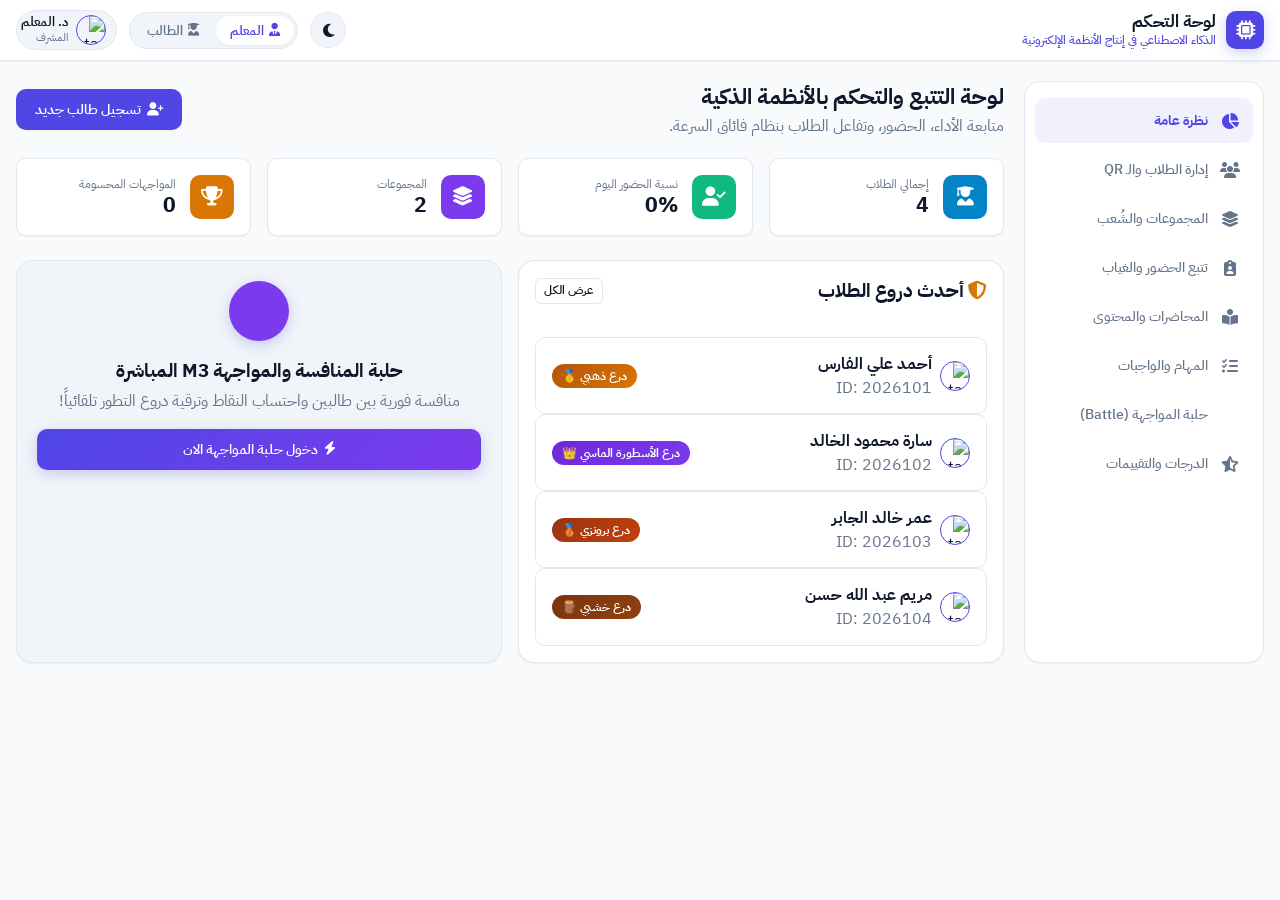
==== index.html @ 52d0cfa5 "upload files" ====
<!DOCTYPE html>
<html lang="ar" dir="rtl">

<head>
  <meta charset="UTF-8">
  <meta name="viewport" content="width=device-width, initial-scale=1.0, maximum-scale=1.0, user-scalable=no">
  <title>لوحة التحكم | الذكاء الاصطناعي في إنتاج الأنظمة الإلكترونية</title>

  <!-- Google Fonts: IBM Plex Sans Arabic -->
  <link rel="preconnect" href="https://fonts.googleapis.com">
  <link rel="preconnect" href="https://fonts.gstatic.com" crossorigin>
  <link href="https://fonts.googleapis.com/css2?family=IBM+Plex+Sans+Arabic:wght@300;400;500;600;700&display=swap"
    rel="stylesheet">

  <!-- FontAwesome Icons -->
  <link rel="stylesheet" href="https://cdnjs.cloudflare.com/ajax/libs/font-awesome/6.4.0/css/all.min.css">

  <!-- Canvas Confetti for Victories -->
  <script src="https://cdn.jsdelivr.net/npm/canvas-confetti@1.6.0/dist/confetti.browser.min.js"></script>

  <link rel="stylesheet" href="style.css">
</head>

<body>

  <!-- Top Notification Toast Bar -->
  <div id="toast-container" class="toast-container"></div>

  <!-- App Main Header / Navbar -->
  <header class="app-navbar">
    <div class="nav-container">
      <div class="brand-logo">
        <div class="brand-icon">
          <i class="fa-solid fa-microchip"></i>
        </div>
        <div class="brand-text">
          <span class="system-title">لوحة التحكم</span>
          <span class="course-subtitle">الذكاء الاصطناعي في إنتاج الأنظمة الإلكترونية</span>
        </div>
      </div>

      <div class="nav-actions">
        <!-- Theme Mode Switcher (Light / Dark) -->
        <button class="theme-toggle-btn" id="theme-toggle-btn" onclick="toggleThemeMode()" title="تغيير المظهر">
          <i class="fa-solid fa-moon" id="theme-icon"></i>
        </button>

        <!-- System Mode Switcher (Teacher / Student view) -->
        <div class="role-selector">
          <button id="btn-role-teacher" class="role-btn active" onclick="switchRole('teacher')">
            <i class="fa-solid fa-user-tie"></i> <span class="role-label">المعلم</span>
          </button>
          <button id="btn-role-student" class="role-btn" onclick="switchRole('student')">
            <i class="fa-solid fa-user-graduate"></i> <span class="role-label">الطالب</span>
          </button>
        </div>

        <!-- Current User Info Badge -->
        <div id="user-badge" class="user-badge">
          <img id="header-avatar" src="https://api.dicebear.com/7.x/bottts/svg?seed=Teacher" alt="Avatar"
            class="avatar-sm">
          <div class="user-meta">
            <span id="header-user-name" class="user-name">د. المعلم</span>
            <span id="header-user-role" class="user-role-tag">المشرف</span>
          </div>
          <button id="btn-logout" class="logout-btn hidden" onclick="logoutStudent()" title="تسجيل الخروج">
            <i class="fa-solid fa-right-from-bracket"></i>
          </button>
        </div>
      </div>
    </div>
  </header>

  <!-- Mobile Bottom Navigation Bar (< 768px screens) -->
  <nav class="mobile-bottom-nav" id="mobile-nav">
    <button class="mobile-nav-btn active" onclick="showTeacherTab('dashboard-tab', this)">
      <i class="fa-solid fa-chart-pie"></i>
      <span>الرئيسية</span>
    </button>
    <button class="mobile-nav-btn" onclick="showTeacherTab('students-tab', this)">
      <i class="fa-solid fa-users"></i>
      <span>الطلاب</span>
    </button>
    <button class="mobile-nav-btn" onclick="showTeacherTab('attendance-tab', this)">
      <i class="fa-solid fa-clipboard-user"></i>
      <span>الحضور</span>
    </button>
    <button class="mobile-nav-btn" onclick="showTeacherTab('battle-tab', this)">
      <i class="fa-solid fa-swords text-rose"></i>
      <span>المواجهة</span>
    </button>
    <button class="mobile-nav-btn" onclick="showTeacherTab('lectures-tab', this)">
      <i class="fa-solid fa-book-open"></i>
      <span>المحاضرات</span>
    </button>
  </nav>

  <!-- Main Container -->
  <main class="main-wrapper">

    <!-- ============================================================== -->
    <!-- TEACHER VIEW / لوحة المعلم                                     -->
    <!-- ============================================================== -->
    <div id="view-teacher" class="view-panel active">

      <!-- Desktop Sidebar Navigation -->
      <aside class="sidebar">
        <nav class="side-nav">
          <button class="nav-item active" onclick="showTeacherTab('dashboard-tab')">
            <i class="fa-solid fa-chart-pie"></i>
            <span>نظرة عامة</span>
          </button>
          <button class="nav-item" onclick="showTeacherTab('students-tab')">
            <i class="fa-solid fa-users"></i>
            <span>إدارة الطلاب والـ QR</span>
          </button>
          <button class="nav-item" onclick="showTeacherTab('groups-tab')">
            <i class="fa-solid fa-layer-group"></i>
            <span>المجموعات والشُعب</span>
          </button>
          <button class="nav-item" onclick="showTeacherTab('attendance-tab')">
            <i class="fa-solid fa-clipboard-user"></i>
            <span>تتبع الحضور والغياب</span>
          </button>
          <button class="nav-item" onclick="showTeacherTab('lectures-tab')">
            <i class="fa-solid fa-book-open-reader"></i>
            <span>المحاضرات والمحتوى</span>
          </button>
          <button class="nav-item" onclick="showTeacherTab('tasks-tab')">
            <i class="fa-solid fa-list-check"></i>
            <span>المهام والواجبات</span>
          </button>
          <button class="nav-item" onclick="showTeacherTab('battle-tab')">
            <i class="fa-solid fa-swords text-rose"></i>
            <span>حلبة المواجهة (Battle)</span>
          </button>
          <button class="nav-item" onclick="showTeacherTab('grades-tab')">
            <i class="fa-solid fa-star-half-stroke"></i>
            <span>الدرجات والتقييمات</span>
          </button>
        </nav>
      </aside>

      <!-- Main Dashboard Content Area -->
      <section class="content-area">

        <!-- 1. DASHBOARD OVERVIEW TAB -->
        <div id="dashboard-tab" class="tab-content active">
          <div class="tab-header">
            <div>
              <h2>لوحة التتبع والتحكم بالأنظمة الذكية</h2>
              <p class="text-muted">متابعة الأداء، الحضور، وتفاعل الطلاب بنظام فائاق السرعة.</p>
            </div>
            <button class="btn btn-primary" onclick="openRegisterStudentModal()">
              <i class="fa-solid fa-user-plus"></i> تسجيل طالب جديد
            </button>
          </div>

          <!-- Quick Stats Grid -->
          <div class="stats-grid">
            <div class="stat-card">
              <div class="stat-icon bg-cyan"><i class="fa-solid fa-user-graduate"></i></div>
              <div class="stat-info">
                <span class="stat-label">إجمالي الطلاب</span>
                <h3 id="stat-total-students">0</h3>
              </div>
            </div>

            <div class="stat-card">
              <div class="stat-icon bg-emerald"><i class="fa-solid fa-user-check"></i></div>
              <div class="stat-info">
                <span class="stat-label">نسبة الحضور اليوم</span>
                <h3 id="stat-attendance-rate">0%</h3>
              </div>
            </div>

            <div class="stat-card">
              <div class="stat-icon bg-purple"><i class="fa-solid fa-layer-group"></i></div>
              <div class="stat-info">
                <span class="stat-label">المجموعات</span>
                <h3 id="stat-total-groups">0</h3>
              </div>
            </div>

            <div class="stat-card">
              <div class="stat-icon bg-amber"><i class="fa-solid fa-trophy"></i></div>
              <div class="stat-info">
                <span class="stat-label">المواجهات المحسومة</span>
                <h3 id="stat-total-battles">0</h3>
              </div>
            </div>
          </div>

          <!-- Overview Grid -->
          <div class="grid-2col mt-4">
            <!-- Recent Students & Badges -->
            <div class="card">
              <div class="card-header p-3 border-bottom flex-between">
                <h3><i class="fa-solid fa-shield-halved text-amber"></i> أحدث دروع الطلاب</h3>
                <button class="btn btn-xs btn-outline" onclick="showTeacherTab('students-tab')">عرض الكل</button>
              </div>
              <div class="card-body p-3">
                <div id="overview-badge-list" class="recent-list">
                  <!-- Rendered dynamically -->
                </div>
              </div>
            </div>

            <!-- Quick Action & Battle Mode Hero -->
            <div class="card p-4 text-center bg-subtle">
              <div class="login-icon-box bg-purple">
                <i class="fa-solid fa-swords"></i>
              </div>
              <h3>حلبة المنافسة والمواجهة M3 المباشرة</h3>
              <p class="text-muted text-sm mt-1">منافسة فورية بين طالبين واحتساب النقاط وترقية دروع التطور تلقائياً!</p>
              <button class="btn btn-battle btn-block mt-3" onclick="showTeacherTab('battle-tab')">
                <i class="fa-solid fa-bolt"></i> دخول حلبة المواجهة الان
              </button>
            </div>
          </div>
        </div>

        <!-- 2. STUDENTS MANAGEMENT TAB -->
        <div id="students-tab" class="tab-content">
          <div class="tab-header">
            <div>
              <h2>سجلات الطلاب ورموز QR الذكية</h2>
              <p class="text-muted">إضافة، تعديل، حذف، وإنشاء كروت تعريفية مزودة برموز QR.</p>
            </div>
            <button class="btn btn-primary" onclick="openRegisterStudentModal()">
              <i class="fa-solid fa-user-plus"></i> تسجيل طالب جديد
            </button>
          </div>

          <!-- Filter Bar -->
          <div class="card p-3 mb-3">
            <div class="grid-2col gap-2">
              <input type="text" id="student-search-input" class="form-control"
                placeholder="بحث بالاسم أو الرقم الأكاديمي..." oninput="renderStudentsTable()">
              <select id="student-group-filter" class="form-control" onchange="renderStudentsTable()">
                <option value="all">كل المجموعات والشُعب</option>
              </select>
            </div>
          </div>

          <!-- Students Table -->
          <div class="card">
            <div class="table-responsive">
              <table class="custom-table">
                <thead>
                  <tr>
                    <th>الطالب والرمز</th>
                    <th>ID</th>
                    <th>العمر</th>
                    <th>المجموعة</th>
                    <th>درع التطور</th>
                    <th>النقاط</th>
                    <th>رمز QR</th>
                    <th>الإجراءات</th>
                  </tr>
                </thead>
                <tbody id="students-table-body">
                  <!-- Rendered dynamically -->
                </tbody>
              </table>
            </div>
          </div>
        </div>

        <!-- 3. GROUPS & CLASSES TAB -->
        <div id="groups-tab" class="tab-content">
          <div class="tab-header">
            <div>
              <h2>مجموعات وشُعب المقرر</h2>
              <p class="text-muted">تنظيم الطلاب في شُعب دراسية وتوزيع مشاريع الأنظمة الذكية.</p>
            </div>
            <button class="btn btn-primary" onclick="openModal('create-group-modal')">
              <i class="fa-solid fa-plus"></i> إنشاء مجموعة جديد
            </button>
          </div>

          <div id="groups-grid" class="groups-grid">
            <!-- Rendered dynamically -->
          </div>
        </div>

        <!-- 4. ATTENDANCE TAB -->
        <div id="attendance-tab" class="tab-content">
          <div class="tab-header">
            <div>
              <h2>تتبع الحضور والغياب</h2>
              <p class="text-muted">تسجيل الحضور يدويًا أو عبر رمز QR التفاعلي.</p>
            </div>
          </div>

          <div class="card p-3 mb-3 flex-between flex-wrap gap-2">
            <div class="form-inline flex-align-center gap-2">
              <label>التاريخ:</label>
              <input type="date" id="attendance-date" class="form-control-inline" onchange="loadAttendanceForDate()">
            </div>
            <div class="flex-align-center gap-2">
              <button class="btn btn-emerald btn-sm" onclick="openQRScannerModal()">
                <i class="fa-solid fa-camera"></i> مسح QR بالكاميرا
              </button>
              <button class="btn btn-primary btn-sm" onclick="saveAttendanceRecord()">
                <i class="fa-solid fa-floppy-disk"></i> حفظ كشف الحضور
              </button>
            </div>
          </div>

          <div class="card">
            <div class="table-responsive">
              <table class="custom-table">
                <thead>
                  <tr>
                    <th>الطالب</th>
                    <th>المجموعة</th>
                    <th>حالة الحضور</th>
                    <th>تسجيل سريع</th>
                  </tr>
                </thead>
                <tbody id="attendance-table-body">
                  <!-- Rendered dynamically -->
                </tbody>
              </table>
            </div>
          </div>
        </div>

        <!-- 5. LECTURES TAB -->
        <div id="lectures-tab" class="tab-content">
          <div class="tab-header">
            <div>
              <h2>المحاضرات ومحتوى المقرر</h2>
              <p class="text-muted">مقرر الذكاء الاصطناعي في إنتاج الأنظمة الإلكترونية.</p>
            </div>
            <button class="btn btn-primary" onclick="openModal('add-lecture-modal')">
              <i class="fa-solid fa-plus"></i> إضافة محاضرة
            </button>
          </div>

          <div id="lectures-grid" class="cards-grid">
            <!-- Rendered dynamically -->
          </div>
        </div>

        <!-- 6. TASKS TAB -->
        <div id="tasks-tab" class="tab-content">
          <div class="tab-header">
            <div>
              <h2>الواجبات والتكاليف</h2>
              <p class="text-muted">متابعة تكاليف الطلاب الميدانية والبرمجية.</p>
            </div>
            <button class="btn btn-primary" onclick="openModal('add-task-modal')">
              <i class="fa-solid fa-plus"></i> رفع واجب
            </button>
          </div>

          <div id="tasks-list">
            <!-- Rendered dynamically -->
          </div>
        </div>

        <!-- 7. BATTLE MODE TAB -->
        <div id="battle-tab" class="tab-content">
          <div class="tab-header">
            <div>
              <h2>حلبة المواجهة والأسئلة (Battle Mode)</h2>
              <p class="text-muted">تحديات مباشرة 1v1 لزيادة النقاط وتطوير الدرع!</p>
            </div>
          </div>

          <div id="battle-setup-card" class="card p-4">
            <div class="text-center mb-4">
              <h2 class="text-indigo mb-1"><i class="fa-solid fa-swords text-rose"></i> مواجهة الذكاء الاصطناعي 1v1</h2>
              <p class="text-muted text-sm">اختر طالبين من القائمة لبدء الجولة المباشرة</p>
            </div>

            <div class="battle-vs-container">
              <div class="player-select-box">
                <label>المتنافس الأول:</label>
                <select id="battle-p1-select" class="form-control mt-1" onchange="updateBattlePreview('p1')"></select>
                <div id="p1-preview" class="player-card-preview mt-2"></div>
              </div>

              <div class="vs-badge">VS</div>

              <div class="player-select-box">
                <label>المتنافس الثاني:</label>
                <select id="battle-p2-select" class="form-control mt-1" onchange="updateBattlePreview('p2')"></select>
                <div id="p2-preview" class="player-card-preview mt-2"></div>
              </div>
            </div>

            <div class="text-center mt-4">
              <button class="btn btn-battle btn-lg btn-block" onclick="startBattleArena()">
                <i class="fa-solid fa-play"></i> انطلاق التحدي الان
              </button>
            </div>
          </div>

          <div id="active-battle-screen" class="card p-4 hidden"></div>
        </div>

        <!-- 8. GRADES TAB -->
        <div id="grades-tab" class="tab-content">
          <div class="tab-header">
            <div>
              <h2>سجل الدرجات والتقييم الأكاديمي</h2>
              <p class="text-muted">عرض وتحديث التقييم النهائي لكل طالب.</p>
            </div>
          </div>

          <div class="card">
            <div class="table-responsive">
              <table class="custom-table">
                <thead>
                  <tr>
                    <th>اسم الطالب</th>
                    <th>المجموعة</th>
                    <th>الدرجة العلمية (/100)</th>
                    <th>نقاط التقييم</th>
                    <th>الشارة الحالية</th>
                    <th>التقدير</th>
                  </tr>
                </thead>
                <tbody id="grades-table-body"></tbody>
              </table>
            </div>
          </div>
        </div>

      </section>
    </div>

    <!-- ============================================================== -->
    <!-- STUDENT VIEW / لوحة الطالب                                     -->
    <!-- ============================================================== -->
    <div id="view-student" class="view-panel">

      <!-- Student Login Form -->
      <div id="student-login-card" class="student-login-wrapper card">
        <div class="text-center mb-4">
          <div class="login-icon-box">
            <i class="fa-solid fa-user-graduate"></i>
          </div>
          <h2>بوابة الطالب</h2>
          <p class="text-muted text-sm">أدخل الرقم الأكاديمي وكلمة المرور للدخول</p>
        </div>

        <form id="student-login-form" onsubmit="handleStudentLogin(event)">
          <div class="form-group">
            <label>الرقم الأكاديمي (ID):</label>
            <input type="text" id="login-student-id" class="form-control" placeholder="2026101" required>
          </div>

          <div class="form-group">
            <label>كلمة المرور:</label>
            <input type="password" id="login-student-pass" class="form-control" placeholder="أدخل كلمة المرور" required>
          </div>

          <button type="submit" class="btn btn-primary btn-block btn-lg mt-3">
            <i class="fa-solid fa-right-to-bracket"></i> تسجيل الدخول
          </button>
        </form>

        <div class="card bg-subtle p-3 mt-3 text-center text-xs">
          <span>حساب للتجربة السريعة:</span>
          <div class="mt-2 flex-between gap-1">
            <button class="btn btn-xs btn-outline" onclick="quickFillLogin('2026101', '123456')">أحمد (2026101)</button>
            <button class="btn btn-xs btn-outline" onclick="quickFillLogin('2026102', '123456')">سارة (2026102)</button>
          </div>
        </div>
      </div>

      <!-- Student Dashboard Content -->
      <div id="student-dashboard-content" class="student-dashboard hidden width-100">

        <!-- Hero Header -->
        <div class="card student-hero-card">
          <div class="student-profile-header">
            <div class="profile-avatar-container">
              <img id="st-profile-img" src="" alt="Student Avatar" class="avatar-lg">
              <div id="st-badge-floating" class="badge-floating">🪵</div>
            </div>

            <div class="profile-info-main">
              <div class="flex-align-center gap-2">
                <h2 id="st-profile-name">اسم الطالب</h2>
                <span id="st-group-tag" class="badge bg-indigo">المجموعة</span>
              </div>
              <p class="text-muted text-sm mb-2">
                الرقم الأكاديمي: <strong id="st-profile-id" class="text-indigo">2026101</strong> | العمر: <span
                  id="st-profile-age">20</span> سنة
              </p>

              <div class="gamification-bar-box">
                <div class="flex-between text-xs mb-1">
                  <span>درع التطور الحالي: <strong id="st-badge-name" class="text-amber">درع خشبي</strong></span>
                  <span>النقاط: <strong id="st-rating-pts">500</strong> / <span
                      id="st-next-level-pts">1000</span></span>
                </div>
                <div class="progress-track">
                  <div id="st-progress-fill" class="progress-fill" style="width: 50%;"></div>
                </div>
              </div>
            </div>

            <div class="student-qr-card">
              <span class="text-xs text-muted block mb-1">رمز الـ QR الخاص بك</span>
              <div id="st-qr-code-box" class="qr-code-box"></div>
            </div>
          </div>
        </div>

        <!-- Student Tabs Navigation -->
        <div class="student-nav-tabs card p-2 mb-3">
          <button class="st-tab-btn active" onclick="showStudentTab('st-leaderboard')">
            <i class="fa-solid fa-trophy text-amber"></i> المتصدرون والدروع
          </button>
          <button class="st-tab-btn" onclick="showStudentTab('st-lectures')">
            <i class="fa-solid fa-book-open"></i> المحاضرات
          </button>
          <button class="st-tab-btn" onclick="showStudentTab('st-attendance')">
            <i class="fa-solid fa-calendar-check text-emerald"></i> الحضور والغياب
          </button>
          <button class="st-tab-btn" onclick="showStudentTab('st-grades')">
            <i class="fa-solid fa-graduation-cap text-indigo"></i> الدرجات والواجبات
          </button>
        </div>

        <!-- Student Tab Contents -->
        <div id="st-leaderboard" class="st-tab-content active">
          <div class="card p-3">
            <h3 class="mb-3"><i class="fa-solid fa-crown text-amber"></i> قائمة متصدري الشُعبة</h3>
            <div id="st-leaderboard-list" class="leaderboard-list"></div>
          </div>
        </div>

        <div id="st-lectures" class="st-tab-content">
          <div id="st-lectures-grid" class="cards-grid"></div>
        </div>

        <div id="st-attendance" class="st-tab-content">
          <div class="card p-4 text-center mb-3">
            <span class="text-muted text-sm">نسبة حضورك الإجمالية</span>
            <h1 id="st-attendance-percent" class="text-emerald display-4 font-weight-bold mt-1">100%</h1>
          </div>
          <div class="card">
            <div class="table-responsive">
              <table class="custom-table">
                <thead>
                  <tr>
                    <th>التاريخ</th>
                    <th>الحالة</th>
                  </tr>
                </thead>
                <tbody id="st-attendance-history-body"></tbody>
              </table>
            </div>
          </div>
        </div>

        <div id="st-grades" class="st-tab-content">
          <div class="card p-4 text-center mb-3">
            <span class="text-muted text-sm">الدرجة النهائية المستحقة:</span>
            <h1 id="st-grade-score" class="text-indigo font-weight-bold display-4 mt-1">95 / 100</h1>
          </div>
          <div class="card p-3">
            <h4 class="mb-2">الواجبات والتكاليف</h4>
            <div id="st-tasks-list"></div>
          </div>
        </div>

      </div>
    </div>

  </main>

  <!-- ============================================================== -->
  <!-- MODALS SYSTEM (LIGHTWEIGHT & MOBILE SHEET)                     -->
  <!-- ============================================================== -->

  <!-- Register / Edit Student Modal -->
  <div id="student-modal" class="modal-overlay">
    <div class="modal-card">
      <div class="modal-header">
        <h3 id="student-modal-title">تسجيل طالب جديد</h3>
        <button class="modal-close" onclick="closeModal('student-modal')">&times;</button>
      </div>
      <div class="modal-body">
        <form id="student-form" onsubmit="saveStudentForm(event)">
          <input type="hidden" id="form-student-index">
          <div class="form-group">
            <label>اسم الطالب الثلاثي:</label>
            <input type="text" id="form-student-name" class="form-control" placeholder="أحمد محمد علي" required>
          </div>
          <div class="grid-2col">
            <div class="form-group">
              <label>الرقم الأكاديمي (ID):</label>
              <input type="text" id="form-student-id" class="form-control" placeholder="2026105" required>
            </div>
            <div class="form-group">
              <label>كلمة المرور:</label>
              <input type="text" id="form-student-pass" class="form-control" placeholder="123456" required>
            </div>
          </div>
          <div class="grid-2col">
            <div class="form-group">
              <label>العمر:</label>
              <input type="number" id="form-student-age" class="form-control" min="15" max="60" value="20" required>
            </div>
            <div class="form-group">
              <label>المجموعة:</label>
              <select id="form-student-group" class="form-control"></select>
            </div>
          </div>
          <div class="form-group">
            <label>رابط الصورة الشخصية:</label>
            <div class="input-with-btn">
              <input type="text" id="form-student-avatar" class="form-control" placeholder="رابط صورة أو اضغط دمج">
              <button type="button" class="btn btn-outline btn-sm" onclick="generateRandomAvatar()">رمز</button>
            </div>
          </div>
          <div class="modal-footer">
            <button type="button" class="btn btn-secondary" onclick="closeModal('student-modal')">إلغاء</button>
            <button type="submit" class="btn btn-primary">حفظ الطالب</button>
          </div>
        </form>
      </div>
    </div>
  </div>

  <!-- Printable QR Card Modal -->
  <div id="qr-card-modal" class="modal-overlay">
    <div class="modal-card">
      <div class="modal-header">
        <h3>بطاقة الطالب ورمز QR</h3>
        <button class="modal-close" onclick="closeModal('qr-card-modal')">&times;</button>
      </div>
      <div class="modal-body text-center" id="qr-printable-area">
        <div class="card p-4">
          <img id="qr-modal-img" src="" alt="Avatar" class="avatar-lg mb-2">
          <h3 id="qr-modal-name" class="mb-1">اسم الطالب</h3>
          <p class="text-indigo mb-2">ID: <span id="qr-modal-id">2026101</span></p>
          <div id="qr-modal-code" class="qr-canvas-holder mb-3"></div>
          <span id="qr-modal-shield" class="badge-shield shield-wood">🪵 درع خشبي</span>
        </div>
      </div>
      <div class="modal-footer text-center">
        <button class="btn btn-primary btn-block" onclick="window.print()">طباعة البطاقة</button>
      </div>
    </div>
  </div>

  <!-- Create Group Modal -->
  <div id="create-group-modal" class="modal-overlay">
    <div class="modal-card">
      <div class="modal-header">
        <h3>إنشاء مجموعة جديدة</h3>
        <button class="modal-close" onclick="closeModal('create-group-modal')">&times;</button>
      </div>
      <div class="modal-body">
        <form onsubmit="saveGroupForm(event)">
          <div class="form-group">
            <label>اسم المجموعة / الشعبة:</label>
            <input type="text" id="group-name-input" class="form-control" required>
          </div>
          <div class="form-group">
            <label>الوصف:</label>
            <textarea id="group-desc-input" class="form-control" rows="3"></textarea>
          </div>
          <div class="modal-footer">
            <button type="button" class="btn btn-secondary" onclick="closeModal('create-group-modal')">إلغاء</button>
            <button type="submit" class="btn btn-primary">إنشاء</button>
          </div>
        </form>
      </div>
    </div>
  </div>

  <!-- Add Lecture Modal -->
  <div id="add-lecture-modal" class="modal-overlay">
    <div class="modal-card">
      <div class="modal-header">
        <h3>إضافة محاضرة جديدة</h3>
        <button class="modal-close" onclick="closeModal('add-lecture-modal')">&times;</button>
      </div>
      <div class="modal-body">
        <form onsubmit="saveLectureForm(event)">
          <div class="form-group">
            <label>عنوان المحاضرة:</label>
            <input type="text" id="lec-title-input" class="form-control" required>
          </div>
          <div class="form-group">
            <label>الوصف والمحتوى:</label>
            <textarea id="lec-desc-input" class="form-control" rows="3"></textarea>
          </div>
          <div class="form-group">
            <label>رابط الشرائح:</label>
            <input type="url" id="lec-link-input" class="form-control">
          </div>
          <div class="modal-footer">
            <button type="button" class="btn btn-secondary" onclick="closeModal('add-lecture-modal')">إلغاء</button>
            <button type="submit" class="btn btn-primary">نشر المحاضرة</button>
          </div>
        </form>
      </div>
    </div>
  </div>

  <!-- Add Task Modal -->
  <div id="add-task-modal" class="modal-overlay">
    <div class="modal-card">
      <div class="modal-header">
        <h3>إضافة واجب جديد</h3>
        <button class="modal-close" onclick="closeModal('add-task-modal')">&times;</button>
      </div>
      <div class="modal-body">
        <form onsubmit="saveTaskForm(event)">
          <div class="form-group">
            <label>عنوان الواجب:</label>
            <input type="text" id="task-title-input" class="form-control" required>
          </div>
          <div class="form-group">
            <label>التفاصيل والشروط:</label>
            <textarea id="task-desc-input" class="form-control" rows="3" required></textarea>
          </div>
          <div class="form-group">
            <label>موعد التسليم:</label>
            <input type="date" id="task-deadline-input" class="form-control" required>
          </div>
          <div class="modal-footer">
            <button type="button" class="btn btn-secondary" onclick="closeModal('add-task-modal')">إلغاء</button>
            <button type="submit" class="btn btn-primary">حفظ</button>
          </div>
        </form>
      </div>
    </div>
  </div>

  <!-- QR Scanner Camera Modal -->
  <div id="qr-scanner-modal" class="modal-overlay">
    <div class="modal-card" style="max-width: 480px;">
      <div class="modal-header">
        <h3><i class="fa-solid fa-qrcode text-emerald"></i> ماسح QR الحضور السريع</h3>
        <button class="modal-close" onclick="closeQRScannerModal()">&times;</button>
      </div>
      <div class="modal-body text-center">
        <p class="text-muted mb-2">وجه كاميرا الجهاز نحو رمز QR الخاص بالطالب للتسجيل التلقائي</p>
        <div id="qr-reader" style="width: 100%; border-radius: 12px; overflow: hidden; background: #0f172a; min-height: 250px;"></div>
        <div id="scanner-result" class="mt-3 p-2 border-radius text-emerald font-weight-bold" style="min-height: 24px;"></div>
      </div>
      <div class="modal-footer">
        <button type="button" class="btn btn-secondary" onclick="closeQRScannerModal()">إغلاق الكاميرا</button>
      </div>
    </div>
  </div>

  <!-- HTML5 QR Code Reader Library -->
  <script src="https://unpkg.com/html5-qrcode@2.3.8/html5-qrcode.min.js"></script>

  <!-- Firebase Compatibility SDKs & App Scripts -->
  <script src="https://www.gstatic.com/firebasejs/10.8.0/firebase-app-compat.js"></script>
  <script src="https://www.gstatic.com/firebasejs/10.8.0/firebase-firestore-compat.js"></script>
  <script src="firebase-config.js"></script>
  <script src="app.js"></script>
</body>

</html>
---- style.css ----
/* ==========================================================================
   DESIGN SYSTEM - ULTRA-FAST LIGHT MODE (WHITE THEME) & MOBILE-FIRST SAAS UI
   System: Control Panel (لوحة التحكم) - AI in Electronic Systems Production
   Typography: IBM Plex Sans Arabic
   ========================================================================== */

:root {
  --font-arabic: 'IBM Plex Sans Arabic', -apple-system, BlinkMacSystemFont, 'Segoe UI', Roboto, sans-serif;

  /* LIGHT THEME (DEFAULT) - Clean SaaS Slate Palette */
  --bg-app: #f8fafc;
  --bg-card: #ffffff;
  --bg-card-subtle: #f1f5f9;
  --bg-darker: #e2e8f0;
  
  --border-color: #e2e8f0;
  --border-focus: #6366f1;

  /* Primary Brand Colors */
  --primary-indigo: #4f46e5;
  --primary-indigo-hover: #4338ca;
  --primary-cyan: #0284c7;
  --accent-emerald: #10b981;
  --accent-amber: #d97706;
  --accent-rose: #e11d48;
  --accent-purple: #7c3aed;

  /* Text Colors */
  --text-main: #0f172a;
  --text-muted: #64748b;
  --text-dim: #94a3b8;
  --text-white: #ffffff;

  /* Badge & Gamification Colors */
  --shield-wood: linear-gradient(135deg, #78350f, #92400e);
  --shield-bronze: linear-gradient(135deg, #9a3412, #c2410c);
  --shield-silver: linear-gradient(135deg, #475569, #64748b);
  --shield-gold: linear-gradient(135deg, #b45309, #d97706);
  --shield-platinum: linear-gradient(135deg, #0369a1, #0284c7);
  --shield-diamond: linear-gradient(135deg, #6d28d9, #7c3aed);

  /* Elevation & Shadows */
  --shadow-sm: 0 1px 2px 0 rgba(0, 0, 0, 0.05);
  --shadow-md: 0 4px 6px -1px rgba(0, 0, 0, 0.07), 0 2px 4px -2px rgba(0, 0, 0, 0.05);
  --shadow-lg: 0 10px 15px -3px rgba(0, 0, 0, 0.1), 0 4px 6px -4px rgba(0, 0, 0, 0.05);
  --shadow-indigo: 0 4px 14px 0 rgba(79, 70, 229, 0.25);

  /* Border Radii */
  --radius-sm: 6px;
  --radius-md: 10px;
  --radius-lg: 16px;
  --radius-full: 9999px;

  /* Performance Fast Transitions */
  --transition-fast: transform 0.15s ease, opacity 0.15s ease, background-color 0.15s ease, border-color 0.15s ease;
}

/* DARK MODE OVERRIDES */
body.dark-mode {
  --bg-app: #0f172a;
  --bg-card: #1e293b;
  --bg-card-subtle: #0f172a;
  --bg-darker: #334155;
  
  --border-color: #334155;
  --border-focus: #818cf8;

  --text-main: #f8fafc;
  --text-muted: #94a3b8;
  --text-dim: #64748b;
}

/* Base Reset & Core Styles */
*, *::before, *::after {
  box-sizing: border-box;
  margin: 0;
  padding: 0;
  -webkit-tap-highlight-color: transparent;
}

html, body {
  width: 100%;
  max-width: 100vw;
  overflow-x: hidden;
  height: 100%;
}

body {
  font-family: var(--font-arabic);
  background-color: var(--bg-app);
  color: var(--text-main);
  direction: rtl;
  text-align: right;
  line-height: 1.5;
  -webkit-font-smoothing: antialiased;
  -moz-osx-font-smoothing: grayscale;
}

/* Performance Optimizations */
.hardware-accel {
  transform: translateZ(0);
  will-change: transform;
}

/* Utility Classes */
.hidden { display: none !important; }
.text-indigo { color: var(--primary-indigo) !important; }
.text-cyan { color: var(--primary-cyan) !important; }
.text-emerald { color: var(--accent-emerald) !important; }
.text-amber { color: var(--accent-amber) !important; }
.text-rose { color: var(--accent-rose) !important; }
.text-purple { color: var(--accent-purple) !important; }
.text-muted { color: var(--text-muted) !important; }
.text-center { text-align: center !important; }
.font-weight-bold { font-weight: 700 !important; }

.bg-indigo { background-color: var(--primary-indigo) !important; }
.bg-cyan { background-color: var(--primary-cyan) !important; }
.bg-emerald { background-color: var(--accent-emerald) !important; }
.bg-amber { background-color: var(--accent-amber) !important; }
.bg-purple { background-color: var(--accent-purple) !important; }
.bg-subtle { background-color: var(--bg-card-subtle) !important; }

.flex-between { display: flex; justify-content: space-between; align-items: center; }
.flex-align-center { display: flex; align-items: center; }
.flex-column { display: flex; flex-direction: column; }
.flex-wrap { flex-wrap: wrap; }
.gap-1 { gap: 0.25rem; }
.gap-2 { gap: 0.5rem; }
.gap-3 { gap: 1rem; }
.gap-4 { gap: 1.5rem; }

.mt-1 { margin-top: 0.25rem; }
.mt-2 { margin-top: 0.5rem; }
.mt-3 { margin-top: 1rem; }
.mt-4 { margin-top: 1.5rem; }
.mb-1 { margin-bottom: 0.25rem; }
.mb-2 { margin-bottom: 0.5rem; }
.mb-3 { margin-bottom: 1rem; }
.mb-4 { margin-bottom: 1.5rem; }
.p-2 { padding: 0.5rem; }
.p-3 { padding: 1rem; }
.p-4 { padding: 1.25rem; }
.p-5 { padding: 2rem; }

.width-100 { width: 100%; }

/* Toast Notifications */
.toast-container {
  position: fixed;
  top: 16px;
  left: 16px;
  z-index: 9999;
  display: flex;
  flex-direction: column;
  gap: 8px;
  pointer-events: none;
  max-width: calc(100vw - 32px);
}

.toast {
  background: var(--bg-card);
  border: 1px solid var(--border-color);
  border-right: 4px solid var(--primary-indigo);
  color: var(--text-main);
  padding: 10px 16px;
  border-radius: var(--radius-md);
  box-shadow: var(--shadow-lg);
  display: flex;
  align-items: center;
  gap: 10px;
  font-size: 0.85rem;
  font-weight: 500;
  pointer-events: auto;
  animation: toastSlide 0.2s ease-out;
}

.toast.success { border-right-color: var(--accent-emerald); }
.toast.error { border-right-color: var(--accent-rose); }

@keyframes toastSlide {
  from { transform: translateY(-10px); opacity: 0; }
  to { transform: translateY(0); opacity: 1; }
}

/* Navbar */
.app-navbar {
  background: var(--bg-card);
  border-bottom: 1px solid var(--border-color);
  position: sticky;
  top: 0;
  z-index: 100;
  box-shadow: var(--shadow-sm);
}

.nav-container {
  max-width: 1300px;
  margin: 0 auto;
  padding: 0.65rem 1rem;
  display: flex;
  justify-content: space-between;
  align-items: center;
  gap: 1rem;
}

.brand-logo {
  display: flex;
  align-items: center;
  gap: 0.65rem;
  text-decoration: none;
}

.brand-icon {
  width: 38px;
  height: 38px;
  border-radius: var(--radius-md);
  background: var(--primary-indigo);
  color: #ffffff;
  display: flex;
  align-items: center;
  justify-content: center;
  font-size: 1.2rem;
  box-shadow: var(--shadow-indigo);
}

.brand-text {
  display: flex;
  flex-direction: column;
}

.system-title {
  font-weight: 700;
  font-size: 1.05rem;
  color: var(--text-main);
  line-height: 1.2;
}

.course-subtitle {
  font-size: 0.72rem;
  color: var(--primary-indigo);
  font-weight: 500;
}

.nav-actions {
  display: flex;
  align-items: center;
  gap: 0.75rem;
}

/* Role Selector Tabs */
.role-selector {
  background: var(--bg-card-subtle);
  padding: 3px;
  border-radius: var(--radius-full);
  display: flex;
  gap: 3px;
  border: 1px solid var(--border-color);
}

.role-btn {
  background: transparent;
  border: none;
  color: var(--text-muted);
  padding: 5px 14px;
  border-radius: var(--radius-full);
  font-family: var(--font-arabic);
  font-size: 0.8rem;
  font-weight: 600;
  cursor: pointer;
  transition: var(--transition-fast);
  display: flex;
  align-items: center;
  gap: 5px;
}

.role-btn.active {
  background: var(--bg-card);
  color: var(--primary-indigo);
  box-shadow: var(--shadow-sm);
}

.theme-toggle-btn {
  background: var(--bg-card-subtle);
  border: 1px solid var(--border-color);
  color: var(--text-main);
  width: 36px;
  height: 36px;
  border-radius: 50%;
  cursor: pointer;
  display: flex;
  align-items: center;
  justify-content: center;
  font-size: 0.95rem;
  transition: var(--transition-fast);
}

.theme-toggle-btn:hover {
  background: var(--border-color);
}

.user-badge {
  display: flex;
  align-items: center;
  gap: 0.5rem;
  background: var(--bg-card-subtle);
  padding: 3px 10px 3px 4px;
  border-radius: var(--radius-full);
  border: 1px solid var(--border-color);
}

.avatar-sm {
  width: 30px;
  height: 30px;
  border-radius: 50%;
  object-fit: cover;
  border: 1.5px solid var(--primary-indigo);
}

.avatar-md {
  width: 44px;
  height: 44px;
  border-radius: 50%;
  object-fit: cover;
  border: 2px solid var(--primary-indigo);
}

.avatar-lg {
  width: 72px;
  height: 72px;
  border-radius: 50%;
  object-fit: cover;
  border: 3px solid var(--primary-indigo);
  box-shadow: var(--shadow-md);
}

.user-meta {
  display: flex;
  flex-direction: column;
}

.user-name {
  font-size: 0.8rem;
  font-weight: 600;
  color: var(--text-main);
  line-height: 1.2;
}

.user-role-tag {
  font-size: 0.68rem;
  color: var(--text-muted);
}

/* Layout Wrapper */
.main-wrapper {
  max-width: 1300px;
  margin: 0 auto;
  padding: 1.25rem 1rem 5rem 1rem; /* 5rem bottom padding for mobile bar */
}

.view-panel {
  display: none;
}

.view-panel.active {
  display: flex;
  gap: 1.25rem;
}

/* Sidebar Desktop Navigation */
.sidebar {
  width: 240px;
  flex-shrink: 0;
  background: var(--bg-card);
  border-radius: var(--radius-lg);
  border: 1px solid var(--border-color);
  padding: 1rem 0.6rem;
  display: flex;
  flex-direction: column;
  justify-content: space-between;
  box-shadow: var(--shadow-sm);
}

.side-nav {
  display: flex;
  flex-direction: column;
  gap: 0.25rem;
}

.nav-item {
  background: transparent;
  border: none;
  color: var(--text-muted);
  padding: 0.75rem 0.85rem;
  border-radius: var(--radius-md);
  font-family: var(--font-arabic);
  font-size: 0.88rem;
  font-weight: 500;
  text-align: right;
  cursor: pointer;
  display: flex;
  align-items: center;
  gap: 0.75rem;
  transition: var(--transition-fast);
}

.nav-item i {
  font-size: 1rem;
  width: 20px;
  text-align: center;
}

.nav-item:hover {
  background: var(--bg-card-subtle);
  color: var(--text-main);
}

.nav-item.active {
  background: rgba(79, 70, 229, 0.08);
  color: var(--primary-indigo);
  font-weight: 700;
}

/* Mobile Bottom Navigation Bar (< 768px) */
.mobile-bottom-nav {
  display: none;
  position: fixed;
  bottom: 0;
  left: 0;
  right: 0;
  height: 62px;
  background: var(--bg-card);
  border-top: 1px solid var(--border-color);
  z-index: 1000;
  box-shadow: 0 -4px 12px rgba(0, 0, 0, 0.05);
  justify-content: space-around;
  align-items: center;
  padding: 0 0.5rem;
}

.mobile-nav-btn {
  background: transparent;
  border: none;
  color: var(--text-muted);
  display: flex;
  flex-direction: column;
  align-items: center;
  justify-content: center;
  gap: 3px;
  font-family: var(--font-arabic);
  font-size: 0.68rem;
  font-weight: 500;
  cursor: pointer;
  flex: 1;
  padding: 6px 0;
}

.mobile-nav-btn i {
  font-size: 1.15rem;
}

.mobile-nav-btn.active {
  color: var(--primary-indigo);
  font-weight: 700;
}

/* Content Area */
.content-area {
  flex-grow: 1;
  min-width: 0;
}

.tab-content {
  display: none;
}

.tab-content.active {
  display: block;
  animation: fadeIn 0.15s ease-out;
}

@keyframes fadeIn {
  from { opacity: 0; }
  to { opacity: 1; }
}

.tab-header {
  display: flex;
  justify-content: space-between;
  align-items: center;
  margin-bottom: 1.25rem;
  flex-wrap: wrap;
  gap: 0.75rem;
}

.tab-header h2 {
  font-size: 1.35rem;
  font-weight: 700;
  color: var(--text-main);
}

/* Cards & Layout Grids */
.card {
  background: var(--bg-card);
  border-radius: var(--radius-lg);
  border: 1px solid var(--border-color);
  box-shadow: var(--shadow-sm);
  overflow: hidden;
}

.grid-2col {
  display: grid;
  grid-template-columns: repeat(2, 1fr);
  gap: 1rem;
}

.stats-grid {
  display: grid;
  grid-template-columns: repeat(4, 1fr);
  gap: 1rem;
}

.stat-card {
  background: var(--bg-card);
  border: 1px solid var(--border-color);
  border-radius: var(--radius-md);
  padding: 1rem;
  display: flex;
  align-items: center;
  gap: 0.85rem;
  box-shadow: var(--shadow-sm);
}

.stat-icon {
  width: 44px;
  height: 44px;
  border-radius: var(--radius-md);
  display: flex;
  align-items: center;
  justify-content: center;
  font-size: 1.2rem;
  color: #ffffff;
  flex-shrink: 0;
}

.stat-info {
  display: flex;
  flex-direction: column;
}

.stat-label {
  font-size: 0.75rem;
  color: var(--text-muted);
}

.stat-info h3 {
  font-size: 1.3rem;
  font-weight: 700;
  color: var(--text-main);
  line-height: 1.2;
}

/* Modern SaaS Buttons */
.btn {
  display: inline-flex;
  align-items: center;
  justify-content: center;
  gap: 6px;
  padding: 0.55rem 1.1rem;
  border-radius: var(--radius-md);
  font-family: var(--font-arabic);
  font-size: 0.85rem;
  font-weight: 600;
  cursor: pointer;
  border: 1px solid transparent;
  transition: var(--transition-fast);
  text-decoration: none;
  white-space: nowrap;
  min-height: 38px;
}

.btn-primary {
  background: var(--primary-indigo);
  color: #ffffff;
  box-shadow: var(--shadow-sm);
}

.btn-primary:hover {
  background: var(--primary-indigo-hover);
}

.btn-emerald {
  background: var(--accent-emerald);
  color: #ffffff;
}

.btn-battle {
  background: linear-gradient(135deg, var(--primary-indigo), var(--accent-purple));
  color: #ffffff;
  box-shadow: var(--shadow-indigo);
}

.btn-secondary {
  background: var(--bg-card-subtle);
  color: var(--text-main);
  border-color: var(--border-color);
}

.btn-outline {
  background: transparent;
  border-color: var(--border-color);
  color: var(--text-main);
}

.btn-outline:hover {
  background: var(--bg-card-subtle);
  border-color: var(--text-muted);
}

.btn-sm { padding: 0.35rem 0.75rem; font-size: 0.78rem; min-height: 32px; }
.btn-xs { padding: 0.2rem 0.5rem; font-size: 0.72rem; min-height: 26px; border-radius: var(--radius-sm); }
.btn-lg { padding: 0.75rem 1.5rem; font-size: 0.95rem; min-height: 46px; }
.btn-block { width: 100%; }

/* Form Controls */
.form-group {
  margin-bottom: 1rem;
}

.form-group label {
  display: block;
  font-size: 0.8rem;
  font-weight: 600;
  margin-bottom: 0.35rem;
  color: var(--text-main);
}

.form-control {
  width: 100%;
  background: var(--bg-card);
  border: 1px solid var(--border-color);
  color: var(--text-main);
  padding: 0.6rem 0.85rem;
  border-radius: var(--radius-md);
  font-family: var(--font-arabic);
  font-size: 0.85rem;
  outline: none;
  transition: var(--transition-fast);
  min-height: 40px;
}

.form-control:focus {
  border-color: var(--primary-indigo);
  box-shadow: 0 0 0 3px rgba(79, 70, 229, 0.12);
}

.form-control-inline {
  background: var(--bg-card);
  border: 1px solid var(--border-color);
  color: var(--text-main);
  padding: 0.35rem 0.65rem;
  border-radius: var(--radius-sm);
  font-family: var(--font-arabic);
  font-size: 0.8rem;
  outline: none;
}

.input-with-btn {
  display: flex;
  gap: 6px;
}

/* Tables & Mobile Horizontal Scroll Container */
.table-responsive {
  width: 100%;
  overflow-x: auto;
  -webkit-overflow-scrolling: touch;
}

.custom-table {
  width: 100%;
  border-collapse: collapse;
  text-align: right;
  white-space: nowrap;
}

.custom-table th {
  background: var(--bg-card-subtle);
  color: var(--text-muted);
  font-weight: 600;
  font-size: 0.78rem;
  padding: 0.85rem 1rem;
  border-bottom: 1px solid var(--border-color);
}

.custom-table td {
  padding: 0.85rem 1rem;
  border-bottom: 1px solid var(--border-color);
  font-size: 0.85rem;
  vertical-align: middle;
}

.custom-table tbody tr:hover {
  background: var(--bg-card-subtle);
}

/* Shield Badges */
.badge {
  display: inline-flex;
  align-items: center;
  gap: 4px;
  padding: 3px 8px;
  border-radius: var(--radius-full);
  font-size: 0.72rem;
  font-weight: 600;
}

.badge-shield {
  display: inline-flex;
  align-items: center;
  gap: 4px;
  padding: 3px 10px;
  border-radius: var(--radius-full);
  font-size: 0.75rem;
  font-weight: 700;
  color: #ffffff;
}

.shield-wood { background: var(--shield-wood); }
.shield-bronze { background: var(--shield-bronze); }
.shield-silver { background: var(--shield-silver); }
.shield-gold { background: var(--shield-gold); }
.shield-platinum { background: var(--shield-platinum); }
.shield-diamond { background: var(--shield-diamond); }

/* Battle Mode Styling - Responsive & Clean */
.battle-vs-container {
  display: grid;
  grid-template-columns: 1fr auto 1fr;
  gap: 1rem;
  align-items: center;
}

.vs-badge {
  width: 48px;
  height: 48px;
  border-radius: 50%;
  background: var(--primary-indigo);
  display: flex;
  align-items: center;
  justify-content: center;
  font-weight: 900;
  font-size: 1.1rem;
  color: #ffffff;
  box-shadow: var(--shadow-indigo);
}

.player-card-preview {
  background: var(--bg-card-subtle);
  border: 1px solid var(--border-color);
  border-radius: var(--radius-md);
  padding: 1rem;
  text-align: center;
}

/* Modals & Mobile Bottom Sheet Drawer */
.modal-overlay {
  position: fixed;
  top: 0;
  left: 0;
  right: 0;
  bottom: 0;
  background: rgba(15, 23, 42, 0.6);
  z-index: 2000;
  display: flex;
  align-items: center;
  justify-content: center;
  padding: 1rem;
  opacity: 0;
  pointer-events: none;
  transition: opacity 0.15s ease;
}

.modal-overlay.active {
  opacity: 1;
  pointer-events: auto;
}

.modal-card {
  background: var(--bg-card);
  border: 1px solid var(--border-color);
  border-radius: var(--radius-lg);
  width: 100%;
  max-width: 500px;
  box-shadow: var(--shadow-lg);
  overflow: hidden;
  max-height: 90vh;
  display: flex;
  flex-direction: column;
}

.modal-header {
  padding: 1rem 1.25rem;
  border-bottom: 1px solid var(--border-color);
  display: flex;
  justify-content: space-between;
  align-items: center;
}

.modal-header h3 {
  font-size: 1.05rem;
  font-weight: 700;
}

.modal-close {
  background: transparent;
  border: none;
  color: var(--text-muted);
  font-size: 1.3rem;
  cursor: pointer;
  padding: 4px;
}

.modal-body {
  padding: 1.25rem;
  overflow-y: auto;
}

.modal-footer {
  padding: 0.85rem 1.25rem;
  border-top: 1px solid var(--border-color);
  background: var(--bg-card-subtle);
  display: flex;
  justify-content: flex-end;
  gap: 8px;
}

/* Student Dashboard & Login */
.student-login-wrapper {
  max-width: 400px;
  margin: 2rem auto;
  padding: 2rem 1.5rem;
}

.login-icon-box {
  width: 60px;
  height: 60px;
  border-radius: 50%;
  background: var(--primary-indigo);
  color: #ffffff;
  display: flex;
  align-items: center;
  justify-content: center;
  font-size: 1.6rem;
  margin: 0 auto 1rem;
  box-shadow: var(--shadow-indigo);
}

.student-hero-card {
  padding: 1.5rem;
  margin-bottom: 1.25rem;
}

.student-profile-header {
  display: grid;
  grid-template-columns: auto 1fr auto;
  gap: 1.5rem;
  align-items: center;
}

.profile-avatar-container {
  position: relative;
}

.badge-floating {
  position: absolute;
  bottom: -4px;
  right: -4px;
  font-size: 1.5rem;
}

.progress-track {
  height: 8px;
  background: var(--bg-card-subtle);
  border-radius: 10px;
  overflow: hidden;
  border: 1px solid var(--border-color);
}

.progress-fill {
  height: 100%;
  background: var(--primary-indigo);
  border-radius: 10px;
}

.student-qr-card {
  padding: 0.85rem;
  text-align: center;
  border-radius: var(--radius-md);
  border: 1px dashed var(--primary-indigo);
  background: var(--bg-card-subtle);
}

.student-nav-tabs {
  display: flex;
  gap: 6px;
  border-radius: var(--radius-md);
  overflow-x: auto;
  white-space: nowrap;
}

.st-tab-btn {
  flex: 1;
  background: transparent;
  border: none;
  color: var(--text-muted);
  padding: 0.65rem 0.85rem;
  border-radius: var(--radius-md);
  font-family: var(--font-arabic);
  font-size: 0.82rem;
  font-weight: 600;
  cursor: pointer;
  display: flex;
  align-items: center;
  justify-content: center;
  gap: 6px;
}

.st-tab-btn.active {
  background: var(--bg-card);
  color: var(--primary-indigo);
  box-shadow: var(--shadow-sm);
}

.st-tab-content {
  display: none;
}

.st-tab-content.active {
  display: block;
}

/* Leaderboard */
.leaderboard-list {
  display: flex;
  flex-direction: column;
  gap: 0.65rem;
}

.leaderboard-item {
  background: var(--bg-card);
  border: 1px solid var(--border-color);
  padding: 0.85rem 1rem;
  border-radius: var(--radius-md);
  display: flex;
  align-items: center;
  justify-content: space-between;
}

.cards-grid {
  display: grid;
  grid-template-columns: repeat(auto-fill, minmax(260px, 1fr));
  gap: 1rem;
}

.groups-grid {
  display: grid;
  grid-template-columns: repeat(auto-fill, minmax(300px, 1fr));
  gap: 1rem;
}

/* ==========================================================================
   MOBILE RESPONSIVE RULES (ALL DEVICE VERSIONS)
   ========================================================================== */

@media (max-width: 992px) {
  .stats-grid { grid-template-columns: repeat(2, 1fr); }
  .view-panel.active { flex-direction: column; }
  .sidebar { display: none; } /* Hide sidebar on mobile/tablet, replace with bottom bar */
  .mobile-bottom-nav { display: flex; } /* Show mobile bottom bar */
  .student-profile-header { grid-template-columns: 1fr; text-align: center; }
  .student-qr-card { max-width: 240px; margin: 0 auto; }
}

@media (max-width: 640px) {
  .main-wrapper { padding: 0.85rem 0.75rem 5rem 0.75rem; }
  .stats-grid { grid-template-columns: repeat(2, 1fr); gap: 0.65rem; }
  .grid-2col { grid-template-columns: 1fr; gap: 0.85rem; }
  .battle-vs-container { grid-template-columns: 1fr; text-align: center; }
  .vs-badge { margin: 0 auto; }
  
  .nav-container { padding: 0.5rem 0.75rem; }
  .system-title { font-size: 0.95rem; }
  .course-subtitle { display: none; }
  
  /* Mobile Bottom Sheet Modal */
  .modal-overlay {
    align-items: flex-end;
    padding: 0;
  }
  
  .modal-card {
    max-width: 100vw;
    border-bottom-left-radius: 0;
    border-bottom-right-radius: 0;
    border-top-left-radius: 20px;
    border-top-right-radius: 20px;
    max-height: 85vh;
  }
}
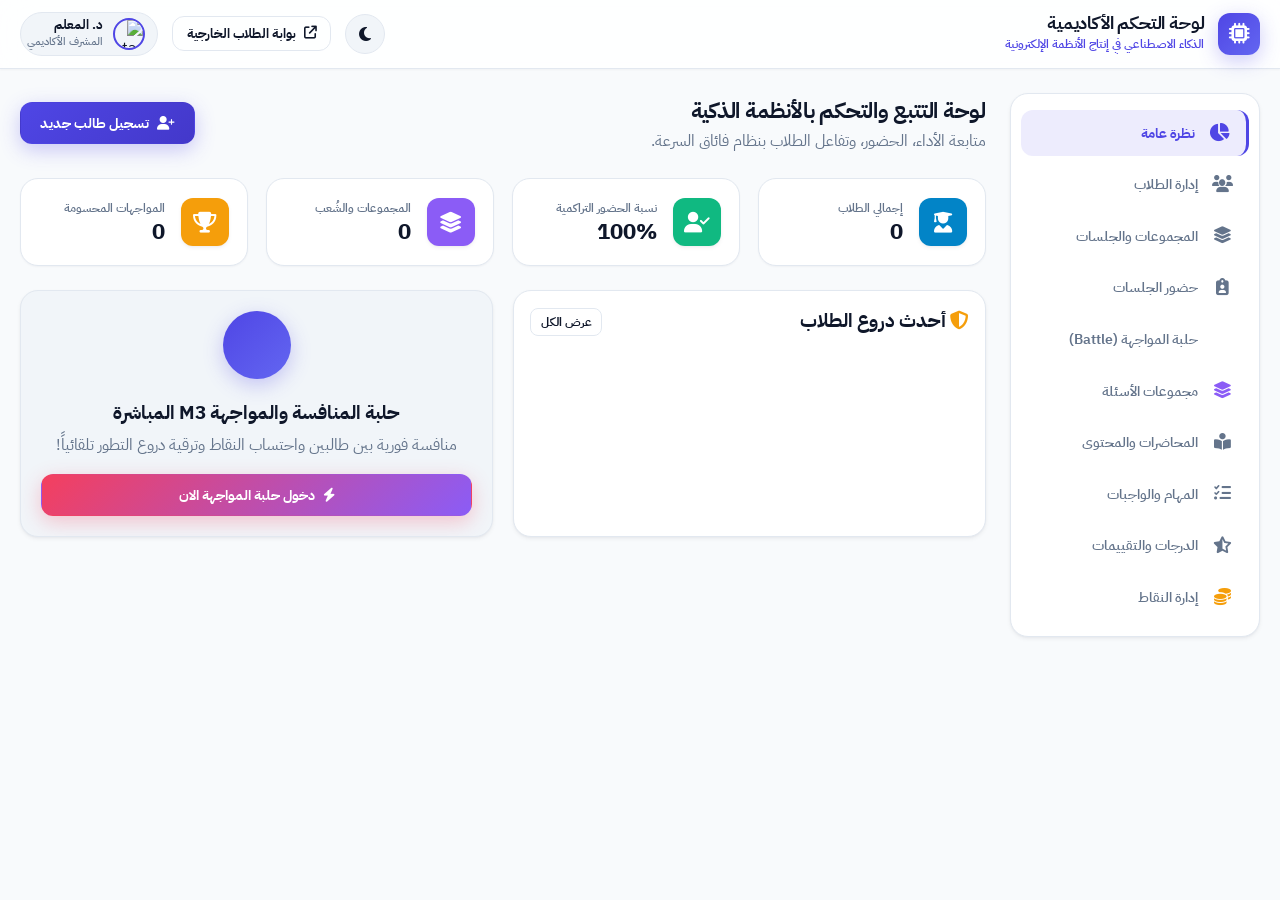
==== commit 592754a5: "تحديث المشروع" ====
--- a/index.html
+++ b/index.html
@@ -34,7 +34,7 @@
           <i class="fa-solid fa-microchip"></i>
         </div>
         <div class="brand-text">
-          <span class="system-title">لوحة التحكم</span>
+          <span class="system-title">لوحة التحكم الأكاديمية</span>
           <span class="course-subtitle">الذكاء الاصطناعي في إنتاج الأنظمة الإلكترونية</span>
         </div>
       </div>
@@ -45,15 +45,10 @@
           <i class="fa-solid fa-moon" id="theme-icon"></i>
         </button>
 
-        <!-- System Mode Switcher (Teacher / Student view) -->
-        <div class="role-selector">
-          <button id="btn-role-teacher" class="role-btn active" onclick="switchRole('teacher')">
-            <i class="fa-solid fa-user-tie"></i> <span class="role-label">المعلم</span>
-          </button>
-          <button id="btn-role-student" class="role-btn" onclick="switchRole('student')">
-            <i class="fa-solid fa-user-graduate"></i> <span class="role-label">الطالب</span>
-          </button>
-        </div>
+        <!-- Student Portal External Link -->
+        <a href="student.html" target="_blank" class="btn btn-outline btn-sm">
+          <i class="fa-solid fa-arrow-up-right-from-square"></i> بوابة الطلاب الخارجية
+        </a>
 
         <!-- Current User Info Badge -->
         <div id="user-badge" class="user-badge">
@@ -61,11 +56,8 @@
             class="avatar-sm">
           <div class="user-meta">
             <span id="header-user-name" class="user-name">د. المعلم</span>
-            <span id="header-user-role" class="user-role-tag">المشرف</span>
-          </div>
-          <button id="btn-logout" class="logout-btn hidden" onclick="logoutStudent()" title="تسجيل الخروج">
-            <i class="fa-solid fa-right-from-bracket"></i>
-          </button>
+            <span id="header-user-role" class="user-role-tag">المشرف الأكاديمي</span>
+          </div>
         </div>
       </div>
     </div>
@@ -81,13 +73,13 @@
       <i class="fa-solid fa-users"></i>
       <span>الطلاب</span>
     </button>
-    <button class="mobile-nav-btn" onclick="showTeacherTab('attendance-tab', this)">
-      <i class="fa-solid fa-clipboard-user"></i>
-      <span>الحضور</span>
-    </button>
     <button class="mobile-nav-btn" onclick="showTeacherTab('battle-tab', this)">
       <i class="fa-solid fa-swords text-rose"></i>
       <span>المواجهة</span>
+    </button>
+    <button class="mobile-nav-btn" onclick="showTeacherTab('question-collections-tab', this)">
+      <i class="fa-solid fa-layer-group text-purple"></i>
+      <span>الأسئلة</span>
     </button>
     <button class="mobile-nav-btn" onclick="showTeacherTab('lectures-tab', this)">
       <i class="fa-solid fa-book-open"></i>
@@ -97,10 +89,6 @@
 
   <!-- Main Container -->
   <main class="main-wrapper">
-
-    <!-- ============================================================== -->
-    <!-- TEACHER VIEW / لوحة المعلم                                     -->
-    <!-- ============================================================== -->
     <div id="view-teacher" class="view-panel active">
 
       <!-- Desktop Sidebar Navigation -->
@@ -112,15 +100,23 @@
           </button>
           <button class="nav-item" onclick="showTeacherTab('students-tab')">
             <i class="fa-solid fa-users"></i>
-            <span>إدارة الطلاب والـ QR</span>
+            <span>إدارة الطلاب</span>
           </button>
           <button class="nav-item" onclick="showTeacherTab('groups-tab')">
             <i class="fa-solid fa-layer-group"></i>
-            <span>المجموعات والشُعب</span>
+            <span>المجموعات والجلسات</span>
           </button>
           <button class="nav-item" onclick="showTeacherTab('attendance-tab')">
             <i class="fa-solid fa-clipboard-user"></i>
-            <span>تتبع الحضور والغياب</span>
+            <span>حضور الجلسات</span>
+          </button>
+          <button class="nav-item" onclick="showTeacherTab('battle-tab')">
+            <i class="fa-solid fa-swords text-rose"></i>
+            <span>حلبة المواجهة (Battle)</span>
+          </button>
+          <button class="nav-item" onclick="showTeacherTab('question-collections-tab')">
+            <i class="fa-solid fa-layer-group text-purple"></i>
+            <span>مجموعات الأسئلة</span>
           </button>
           <button class="nav-item" onclick="showTeacherTab('lectures-tab')">
             <i class="fa-solid fa-book-open-reader"></i>
@@ -130,13 +126,13 @@
             <i class="fa-solid fa-list-check"></i>
             <span>المهام والواجبات</span>
           </button>
-          <button class="nav-item" onclick="showTeacherTab('battle-tab')">
-            <i class="fa-solid fa-swords text-rose"></i>
-            <span>حلبة المواجهة (Battle)</span>
-          </button>
           <button class="nav-item" onclick="showTeacherTab('grades-tab')">
             <i class="fa-solid fa-star-half-stroke"></i>
             <span>الدرجات والتقييمات</span>
+          </button>
+          <button class="nav-item" onclick="showTeacherTab('points-tab')">
+            <i class="fa-solid fa-coins text-amber"></i>
+            <span>إدارة النقاط</span>
           </button>
         </nav>
       </aside>
@@ -169,7 +165,7 @@
             <div class="stat-card">
               <div class="stat-icon bg-emerald"><i class="fa-solid fa-user-check"></i></div>
               <div class="stat-info">
-                <span class="stat-label">نسبة الحضور اليوم</span>
+                <span class="stat-label">نسبة الحضور التراكمية</span>
                 <h3 id="stat-attendance-rate">0%</h3>
               </div>
             </div>
@@ -177,7 +173,7 @@
             <div class="stat-card">
               <div class="stat-icon bg-purple"><i class="fa-solid fa-layer-group"></i></div>
               <div class="stat-info">
-                <span class="stat-label">المجموعات</span>
+                <span class="stat-label">المجموعات والشُعب</span>
                 <h3 id="stat-total-groups">0</h3>
               </div>
             </div>
@@ -224,8 +220,8 @@
         <div id="students-tab" class="tab-content">
           <div class="tab-header">
             <div>
-              <h2>سجلات الطلاب ورموز QR الذكية</h2>
-              <p class="text-muted">إضافة، تعديل، حذف، وإنشاء كروت تعريفية مزودة برموز QR.</p>
+              <h2>سجلات وإدارة الطلاب</h2>
+              <p class="text-muted">إضافة، تعديل، وحذف بيانات الطلاب ومتابعة النقاط والدروع.</p>
             </div>
             <button class="btn btn-primary" onclick="openRegisterStudentModal()">
               <i class="fa-solid fa-user-plus"></i> تسجيل طالب جديد
@@ -249,13 +245,13 @@
               <table class="custom-table">
                 <thead>
                   <tr>
-                    <th>الطالب والرمز</th>
+                    <th>الطالب</th>
                     <th>ID</th>
+                    <th>كلمة المرور</th>
                     <th>العمر</th>
                     <th>المجموعة</th>
                     <th>درع التطور</th>
                     <th>النقاط</th>
-                    <th>رمز QR</th>
                     <th>الإجراءات</th>
                   </tr>
                 </thead>
@@ -267,15 +263,15 @@
           </div>
         </div>
 
-        <!-- 3. GROUPS & CLASSES TAB -->
+        <!-- 3. GROUPS & SESSIONS TAB -->
         <div id="groups-tab" class="tab-content">
           <div class="tab-header">
             <div>
-              <h2>مجموعات وشُعب المقرر</h2>
-              <p class="text-muted">تنظيم الطلاب في شُعب دراسية وتوزيع مشاريع الأنظمة الذكية.</p>
-            </div>
-            <button class="btn btn-primary" onclick="openModal('create-group-modal')">
-              <i class="fa-solid fa-plus"></i> إنشاء مجموعة جديد
+              <h2>المجموعات والشُعب والجلسات</h2>
+              <p class="text-muted">تنظيم الطلاب وإنشاء جلسات حضور محددة بالاسم والتاريخ لكل مجموعة.</p>
+            </div>
+            <button class="btn btn-primary" onclick="openCreateGroupModal()">
+              <i class="fa-solid fa-plus"></i> إضافة مجموعة جديدة
             </button>
           </div>
 
@@ -288,35 +284,52 @@
         <div id="attendance-tab" class="tab-content">
           <div class="tab-header">
             <div>
-              <h2>تتبع الحضور والغياب</h2>
-              <p class="text-muted">تسجيل الحضور يدويًا أو عبر رمز QR التفاعلي.</p>
+              <h2>تسجيل حضور وتفقد الجلسات</h2>
+              <p class="text-muted">اختر المجموعة والجلسة لتسجيل الحضور بزر التبديل (Toggle).</p>
             </div>
           </div>
 
           <div class="card p-3 mb-3 flex-between flex-wrap gap-2">
-            <div class="form-inline flex-align-center gap-2">
-              <label>التاريخ:</label>
-              <input type="date" id="attendance-date" class="form-control-inline" onchange="loadAttendanceForDate()">
-            </div>
-            <div class="flex-align-center gap-2">
-              <button class="btn btn-emerald btn-sm" onclick="openQRScannerModal()">
-                <i class="fa-solid fa-camera"></i> مسح QR بالكاميرا
+            <div class="form-inline flex-align-center gap-2 flex-wrap">
+              <label>المجموعة:</label>
+              <select id="attendance-group-select" class="form-control-inline" onchange="onAttendanceGroupChange()">
+                <!-- Populated dynamically -->
+              </select>
+
+              <label class="mr-2">الجلسة:</label>
+              <select id="attendance-session-select" class="form-control-inline"
+                onchange="loadAttendanceForSelectedSession()">
+                <!-- Populated dynamically -->
+              </select>
+            </div>
+            <div>
+              <button class="btn btn-primary btn-sm" onclick="saveAttendanceRecord()">
+                <i class="fa-solid fa-floppy-disk"></i> حفظ تغييرات الحضور
               </button>
-              <button class="btn btn-primary btn-sm" onclick="saveAttendanceRecord()">
-                <i class="fa-solid fa-floppy-disk"></i> حفظ كشف الحضور
-              </button>
-            </div>
-          </div>
-
-          <div class="card">
+            </div>
+          </div>
+
+          <div class="card p-4">
+            <div id="session-info-banner" class="mb-3 p-3 bg-subtle border-radius flex-between flex-wrap gap-2">
+              <div>
+                <h4 id="active-session-title" class="text-indigo">اسم الجلسة</h4>
+                <span id="active-session-date" class="text-xs text-muted">تاريخ الجلسة</span>
+              </div>
+              <div class="flex-align-center gap-2">
+                <button class="btn btn-xs btn-emerald" onclick="markAllSessionAttendance(true)">تحضير الكل ✅</button>
+                <button class="btn btn-xs btn-outline text-rose" onclick="markAllSessionAttendance(false)">غياب الكل
+                  ❌</button>
+              </div>
+            </div>
+
             <div class="table-responsive">
               <table class="custom-table">
                 <thead>
                   <tr>
                     <th>الطالب</th>
+                    <th>الرقم الأكاديمي</th>
                     <th>المجموعة</th>
-                    <th>حالة الحضور</th>
-                    <th>تسجيل سريع</th>
+                    <th>حالة الحضور (Toggle)</th>
                   </tr>
                 </thead>
                 <tbody id="attendance-table-body">
@@ -327,53 +340,36 @@
           </div>
         </div>
 
-        <!-- 5. LECTURES TAB -->
-        <div id="lectures-tab" class="tab-content">
-          <div class="tab-header">
-            <div>
-              <h2>المحاضرات ومحتوى المقرر</h2>
-              <p class="text-muted">مقرر الذكاء الاصطناعي في إنتاج الأنظمة الإلكترونية.</p>
-            </div>
-            <button class="btn btn-primary" onclick="openModal('add-lecture-modal')">
-              <i class="fa-solid fa-plus"></i> إضافة محاضرة
-            </button>
-          </div>
-
-          <div id="lectures-grid" class="cards-grid">
-            <!-- Rendered dynamically -->
-          </div>
-        </div>
-
-        <!-- 6. TASKS TAB -->
-        <div id="tasks-tab" class="tab-content">
-          <div class="tab-header">
-            <div>
-              <h2>الواجبات والتكاليف</h2>
-              <p class="text-muted">متابعة تكاليف الطلاب الميدانية والبرمجية.</p>
-            </div>
-            <button class="btn btn-primary" onclick="openModal('add-task-modal')">
-              <i class="fa-solid fa-plus"></i> رفع واجب
-            </button>
-          </div>
-
-          <div id="tasks-list">
-            <!-- Rendered dynamically -->
-          </div>
-        </div>
-
-        <!-- 7. BATTLE MODE TAB -->
+        <!-- 5. BATTLE MODE TAB -->
         <div id="battle-tab" class="tab-content">
           <div class="tab-header">
             <div>
               <h2>حلبة المواجهة والأسئلة (Battle Mode)</h2>
               <p class="text-muted">تحديات مباشرة 1v1 لزيادة النقاط وتطوير الدرع!</p>
             </div>
+            <button class="btn btn-purple" onclick="openCreateCollectionModal()">
+              <i class="fa-solid fa-folder-plus"></i> إضافة بنك أسئلة جديد
+            </button>
           </div>
 
           <div id="battle-setup-card" class="card p-4">
             <div class="text-center mb-4">
               <h2 class="text-indigo mb-1"><i class="fa-solid fa-swords text-rose"></i> مواجهة الذكاء الاصطناعي 1v1</h2>
-              <p class="text-muted text-sm">اختر طالبين من القائمة لبدء الجولة المباشرة</p>
+              <p class="text-muted text-sm">اختر طالبين ومجموعة الأسئلة المطلوبة لبدء المواجهة المباشرة</p>
+            </div>
+
+            <!-- Question Collection Selection & Edit Controls in Battle Setup -->
+            <div class="form-group mb-4 max-w-md mx-auto">
+              <div class="flex-between mb-1">
+                <label class="font-weight-bold block"><i class="fa-solid fa-folder-open text-purple"></i> اختر مجموعة
+                  الأسئلة للمواجهة:</label>
+                <button class="btn btn-xs btn-outline" onclick="openEditSelectedBattleCollection()">
+                  <i class="fa-solid fa-pen"></i> تعديل البنك المحدد
+                </button>
+              </div>
+              <select id="battle-collection-select" class="form-control text-center"
+                onchange="onBattleCollectionChange()"></select>
+              <span id="battle-collection-info" class="text-xs text-muted block text-center mt-1"></span>
             </div>
 
             <div class="battle-vs-container">
@@ -402,7 +398,58 @@
           <div id="active-battle-screen" class="card p-4 hidden"></div>
         </div>
 
-        <!-- 8. GRADES TAB -->
+        <!-- 6. QUESTION COLLECTIONS MANAGEMENT TAB -->
+        <div id="question-collections-tab" class="tab-content">
+          <div class="tab-header">
+            <div>
+              <h2>مجموعات الأسئلة (Question Collections)</h2>
+              <p class="text-muted">إنشاء وتعديل وتصنيف بنوك الأسئلة لاستخدامها في حلبة المواجهة (Battle Mode).</p>
+            </div>
+            <button class="btn btn-primary" onclick="openCreateCollectionModal()">
+              <i class="fa-solid fa-folder-plus"></i> إنشاء مجموعة أسئلة جديد
+            </button>
+          </div>
+
+          <div id="collections-grid" class="cards-grid">
+            <!-- Rendered dynamically -->
+          </div>
+        </div>
+
+        <!-- 7. LECTURES TAB -->
+        <div id="lectures-tab" class="tab-content">
+          <div class="tab-header">
+            <div>
+              <h2>المحاضرات ومحتوى المقرر</h2>
+              <p class="text-muted">مقرر الذكاء الاصطناعي في إنتاج الأنظمة الإلكترونية.</p>
+            </div>
+            <button class="btn btn-primary" onclick="openCreateLectureModal()">
+              <i class="fa-solid fa-plus"></i> إضافة محاضرة جديدة
+            </button>
+          </div>
+
+          <div id="lectures-grid" class="cards-grid">
+            <!-- Rendered dynamically -->
+          </div>
+        </div>
+
+        <!-- 8. TASKS TAB -->
+        <div id="tasks-tab" class="tab-content">
+          <div class="tab-header">
+            <div>
+              <h2>المهام والواجبات</h2>
+              <p class="text-muted">متابعة تكاليف الطلاب الميدانية والبرمجية.</p>
+            </div>
+            <button class="btn btn-primary" onclick="openCreateTaskModal()">
+              <i class="fa-solid fa-plus"></i> إضافة واجب جديد
+            </button>
+          </div>
+
+          <div id="tasks-list">
+            <!-- Rendered dynamically -->
+          </div>
+        </div>
+
+        <!-- 9. GRADES TAB -->
         <div id="grades-tab" class="tab-content">
           <div class="tab-header">
             <div>
@@ -430,155 +477,77 @@
           </div>
         </div>
 
-      </section>
-    </div>
-
-    <!-- ============================================================== -->
-    <!-- STUDENT VIEW / لوحة الطالب                                     -->
-    <!-- ============================================================== -->
-    <div id="view-student" class="view-panel">
-
-      <!-- Student Login Form -->
-      <div id="student-login-card" class="student-login-wrapper card">
-        <div class="text-center mb-4">
-          <div class="login-icon-box">
-            <i class="fa-solid fa-user-graduate"></i>
-          </div>
-          <h2>بوابة الطالب</h2>
-          <p class="text-muted text-sm">أدخل الرقم الأكاديمي وكلمة المرور للدخول</p>
-        </div>
-
-        <form id="student-login-form" onsubmit="handleStudentLogin(event)">
-          <div class="form-group">
-            <label>الرقم الأكاديمي (ID):</label>
-            <input type="text" id="login-student-id" class="form-control" placeholder="2026101" required>
-          </div>
-
-          <div class="form-group">
-            <label>كلمة المرور:</label>
-            <input type="password" id="login-student-pass" class="form-control" placeholder="أدخل كلمة المرور" required>
-          </div>
-
-          <button type="submit" class="btn btn-primary btn-block btn-lg mt-3">
-            <i class="fa-solid fa-right-to-bracket"></i> تسجيل الدخول
-          </button>
-        </form>
-
-        <div class="card bg-subtle p-3 mt-3 text-center text-xs">
-          <span>حساب للتجربة السريعة:</span>
-          <div class="mt-2 flex-between gap-1">
-            <button class="btn btn-xs btn-outline" onclick="quickFillLogin('2026101', '123456')">أحمد (2026101)</button>
-            <button class="btn btn-xs btn-outline" onclick="quickFillLogin('2026102', '123456')">سارة (2026102)</button>
-          </div>
-        </div>
-      </div>
-
-      <!-- Student Dashboard Content -->
-      <div id="student-dashboard-content" class="student-dashboard hidden width-100">
-
-        <!-- Hero Header -->
-        <div class="card student-hero-card">
-          <div class="student-profile-header">
-            <div class="profile-avatar-container">
-              <img id="st-profile-img" src="" alt="Student Avatar" class="avatar-lg">
-              <div id="st-badge-floating" class="badge-floating">🪵</div>
-            </div>
-
-            <div class="profile-info-main">
-              <div class="flex-align-center gap-2">
-                <h2 id="st-profile-name">اسم الطالب</h2>
-                <span id="st-group-tag" class="badge bg-indigo">المجموعة</span>
-              </div>
-              <p class="text-muted text-sm mb-2">
-                الرقم الأكاديمي: <strong id="st-profile-id" class="text-indigo">2026101</strong> | العمر: <span
-                  id="st-profile-age">20</span> سنة
-              </p>
-
-              <div class="gamification-bar-box">
-                <div class="flex-between text-xs mb-1">
-                  <span>درع التطور الحالي: <strong id="st-badge-name" class="text-amber">درع خشبي</strong></span>
-                  <span>النقاط: <strong id="st-rating-pts">500</strong> / <span
-                      id="st-next-level-pts">1000</span></span>
+        <!-- 10. POINTS MANAGEMENT TAB -->
+        <div id="points-tab" class="tab-content">
+          <div class="tab-header">
+            <div>
+              <h2>إدارة واحتساب النقاط والدروع</h2>
+              <p class="text-muted">احتساب تلقائي 50 نقطة لكل جلسة حضور + إضافة وتعديل نقاط التميز والمكافآت اليدوية.</p>
+            </div>
+          </div>
+
+          <!-- Quick Points Allocation Card -->
+          <div class="card p-4 mb-3">
+            <h3 class="text-indigo mb-3"><i class="fa-solid fa-gift text-amber"></i> إسناد مكافأة أو نقاط تميز</h3>
+            <form id="points-grant-form" onsubmit="grantManualPoints(event)">
+              <div class="grid-2col gap-2 mb-3">
+                <div class="form-group">
+                  <label>اختر الطالب:</label>
+                  <select id="points-student-select" class="form-control" required></select>
                 </div>
-                <div class="progress-track">
-                  <div id="st-progress-fill" class="progress-fill" style="width: 50%;"></div>
+                <div class="form-group">
+                  <label>عدد النقاط (+ أو -):</label>
+                  <input type="number" id="points-amount-input" class="form-control" placeholder="مثال: 50 أو -20" required>
                 </div>
               </div>
-            </div>
-
-            <div class="student-qr-card">
-              <span class="text-xs text-muted block mb-1">رمز الـ QR الخاص بك</span>
-              <div id="st-qr-code-box" class="qr-code-box"></div>
-            </div>
-          </div>
-        </div>
-
-        <!-- Student Tabs Navigation -->
-        <div class="student-nav-tabs card p-2 mb-3">
-          <button class="st-tab-btn active" onclick="showStudentTab('st-leaderboard')">
-            <i class="fa-solid fa-trophy text-amber"></i> المتصدرون والدروع
-          </button>
-          <button class="st-tab-btn" onclick="showStudentTab('st-lectures')">
-            <i class="fa-solid fa-book-open"></i> المحاضرات
-          </button>
-          <button class="st-tab-btn" onclick="showStudentTab('st-attendance')">
-            <i class="fa-solid fa-calendar-check text-emerald"></i> الحضور والغياب
-          </button>
-          <button class="st-tab-btn" onclick="showStudentTab('st-grades')">
-            <i class="fa-solid fa-graduation-cap text-indigo"></i> الدرجات والواجبات
-          </button>
-        </div>
-
-        <!-- Student Tab Contents -->
-        <div id="st-leaderboard" class="st-tab-content active">
-          <div class="card p-3">
-            <h3 class="mb-3"><i class="fa-solid fa-crown text-amber"></i> قائمة متصدري الشُعبة</h3>
-            <div id="st-leaderboard-list" class="leaderboard-list"></div>
-          </div>
-        </div>
-
-        <div id="st-lectures" class="st-tab-content">
-          <div id="st-lectures-grid" class="cards-grid"></div>
-        </div>
-
-        <div id="st-attendance" class="st-tab-content">
-          <div class="card p-4 text-center mb-3">
-            <span class="text-muted text-sm">نسبة حضورك الإجمالية</span>
-            <h1 id="st-attendance-percent" class="text-emerald display-4 font-weight-bold mt-1">100%</h1>
-          </div>
+              <div class="form-group mb-3">
+                <label>سبب التقييم / نوع النشاط:</label>
+                <input type="text" id="points-reason-input" class="form-control" placeholder="مثال: مشاركة متميزة، الإجابة على سؤال التحدي، واجب إضافي...">
+              </div>
+              <button type="submit" class="btn btn-emerald">
+                <i class="fa-solid fa-plus-circle"></i> إضافة النقاط للحساب
+              </button>
+            </form>
+          </div>
+
+          <!-- Students Points Table -->
           <div class="card">
+            <div class="card-header p-3 border-bottom flex-between">
+              <h3><i class="fa-solid fa-list-ol text-indigo"></i> تفاصيل النقاط ومصادرها لكل طالب</h3>
+              <span class="badge bg-emerald">حضور الجلسة = 50 نقطة</span>
+            </div>
             <div class="table-responsive">
               <table class="custom-table">
                 <thead>
                   <tr>
-                    <th>التاريخ</th>
-                    <th>الحالة</th>
+                    <th>الطالب</th>
+                    <th>المجموعة</th>
+                    <th>جلسات الحضور</th>
+                    <th>نقاط الحضور (50/جلسة)</th>
+                    <th>نقاط المواجهات (50/سؤال)</th>
+                    <th>نقاط المكافآت والتميز</th>
+                    <th>إجمالي النقاط</th>
+                    <th>الدرع المستحق</th>
+                    <th>إجراء سريع</th>
                   </tr>
                 </thead>
-                <tbody id="st-attendance-history-body"></tbody>
+                <tbody id="points-table-body">
+                  <!-- Rendered dynamically -->
+                </tbody>
               </table>
             </div>
-          </div>
-        </div>
-
-        <div id="st-grades" class="st-tab-content">
-          <div class="card p-4 text-center mb-3">
-            <span class="text-muted text-sm">الدرجة النهائية المستحقة:</span>
-            <h1 id="st-grade-score" class="text-indigo font-weight-bold display-4 mt-1">95 / 100</h1>
-          </div>
-          <div class="card p-3">
-            <h4 class="mb-2">الواجبات والتكاليف</h4>
-            <div id="st-tasks-list"></div>
-          </div>
-        </div>
-
-      </div>
+
+          </div>
+        </div>
+
+      </section>
+
     </div>
 
   </main>
 
   <!-- ============================================================== -->
-  <!-- MODALS SYSTEM (LIGHTWEIGHT & MOBILE SHEET)                     -->
+  <!-- MODALS SYSTEM                                                  -->
   <!-- ============================================================== -->
 
   <!-- Register / Edit Student Modal -->
@@ -608,7 +577,7 @@
           <div class="grid-2col">
             <div class="form-group">
               <label>العمر:</label>
-              <input type="number" id="form-student-age" class="form-control" min="15" max="60" value="20" required>
+              <input type="number" id="form-student-age" class="form-control" min="10" max="60" value="20" required>
             </div>
             <div class="form-group">
               <label>المجموعة:</label>
@@ -618,8 +587,8 @@
           <div class="form-group">
             <label>رابط الصورة الشخصية:</label>
             <div class="input-with-btn">
-              <input type="text" id="form-student-avatar" class="form-control" placeholder="رابط صورة أو اضغط دمج">
-              <button type="button" class="btn btn-outline btn-sm" onclick="generateRandomAvatar()">رمز</button>
+              <input type="text" id="form-student-avatar" class="form-control" placeholder="رابط صورة أو اضغط إنشاء">
+              <button type="button" class="btn btn-outline btn-sm" onclick="generateRandomAvatar()">رمز عشوائي</button>
             </div>
           </div>
           <div class="modal-footer">
@@ -631,63 +600,112 @@
     </div>
   </div>
 
-  <!-- Printable QR Card Modal -->
-  <div id="qr-card-modal" class="modal-overlay">
+  <!-- Create / Edit Group Modal -->
+  <div id="group-modal" class="modal-overlay">
     <div class="modal-card">
       <div class="modal-header">
-        <h3>بطاقة الطالب ورمز QR</h3>
-        <button class="modal-close" onclick="closeModal('qr-card-modal')">&times;</button>
-      </div>
-      <div class="modal-body text-center" id="qr-printable-area">
-        <div class="card p-4">
-          <img id="qr-modal-img" src="" alt="Avatar" class="avatar-lg mb-2">
-          <h3 id="qr-modal-name" class="mb-1">اسم الطالب</h3>
-          <p class="text-indigo mb-2">ID: <span id="qr-modal-id">2026101</span></p>
-          <div id="qr-modal-code" class="qr-canvas-holder mb-3"></div>
-          <span id="qr-modal-shield" class="badge-shield shield-wood">🪵 درع خشبي</span>
-        </div>
-      </div>
-      <div class="modal-footer text-center">
-        <button class="btn btn-primary btn-block" onclick="window.print()">طباعة البطاقة</button>
+        <h3 id="group-modal-title">إنشاء مجموعة جديدة</h3>
+        <button class="modal-close" onclick="closeModal('group-modal')">&times;</button>
+      </div>
+      <div class="modal-body">
+        <form onsubmit="saveGroupForm(event)">
+          <input type="hidden" id="form-group-id">
+          <div class="form-group">
+            <label>اسم المجموعة / الشعبة:</label>
+            <input type="text" id="group-name-input" class="form-control" required>
+          </div>
+          <div class="form-group">
+            <label>الوصف والتفاصيل:</label>
+            <textarea id="group-desc-input" class="form-control" rows="3"></textarea>
+          </div>
+          <div class="modal-footer">
+            <button type="button" class="btn btn-secondary" onclick="closeModal('group-modal')">إلغاء</button>
+            <button type="submit" class="btn btn-primary">حفظ المجموعة</button>
+          </div>
+        </form>
       </div>
     </div>
   </div>
 
-  <!-- Create Group Modal -->
-  <div id="create-group-modal" class="modal-overlay">
+  <!-- Add / Edit Session Modal -->
+  <div id="session-modal" class="modal-overlay">
     <div class="modal-card">
       <div class="modal-header">
-        <h3>إنشاء مجموعة جديدة</h3>
-        <button class="modal-close" onclick="closeModal('create-group-modal')">&times;</button>
+        <h3 id="session-modal-title">إنشاء جلسة جديدة للمجموعة</h3>
+        <button class="modal-close" onclick="closeModal('session-modal')">&times;</button>
       </div>
       <div class="modal-body">
-        <form onsubmit="saveGroupForm(event)">
-          <div class="form-group">
-            <label>اسم المجموعة / الشعبة:</label>
-            <input type="text" id="group-name-input" class="form-control" required>
-          </div>
-          <div class="form-group">
-            <label>الوصف:</label>
-            <textarea id="group-desc-input" class="form-control" rows="3"></textarea>
+        <form onsubmit="saveSessionForm(event)">
+          <input type="hidden" id="form-session-group-id">
+          <input type="hidden" id="form-session-id">
+          <div class="form-group">
+            <label>اسم الجلسة / عنوان المحاضرة:</label>
+            <input type="text" id="session-name-input" class="form-control" placeholder="مثال: الجلسة 1 - مقدمة الـ AI"
+              required>
+          </div>
+          <div class="form-group">
+            <label>تاريخ الجلسة:</label>
+            <input type="date" id="session-date-input" class="form-control" required>
           </div>
           <div class="modal-footer">
-            <button type="button" class="btn btn-secondary" onclick="closeModal('create-group-modal')">إلغاء</button>
-            <button type="submit" class="btn btn-primary">إنشاء</button>
+            <button type="button" class="btn btn-secondary" onclick="closeModal('session-modal')">إلغاء</button>
+            <button type="submit" class="btn btn-primary">حفظ الجلسة</button>
           </div>
         </form>
       </div>
     </div>
   </div>
 
-  <!-- Add Lecture Modal -->
-  <div id="add-lecture-modal" class="modal-overlay">
+  <!-- Create / Edit Question Collection Modal -->
+  <div id="collection-modal" class="modal-overlay">
+    <div class="modal-card" style="max-width: 650px;">
+      <div class="modal-header">
+        <h3 id="collection-modal-title">إنشاء مجموعة أسئلة جديد</h3>
+        <button class="modal-close" onclick="closeModal('collection-modal')">&times;</button>
+      </div>
+      <div class="modal-body">
+        <form onsubmit="saveCollectionForm(event)">
+          <input type="hidden" id="form-collection-id">
+          <div class="form-group">
+            <label>اسم مجموعة الأسئلة:</label>
+            <input type="text" id="col-title-input" class="form-control"
+              placeholder="مثال: أسئلة مستشعر MPU6050 والـ TinyML" required>
+          </div>
+          <div class="form-group">
+            <label>وصف المجموعة:</label>
+            <input type="text" id="col-desc-input" class="form-control" placeholder="الوصف والموضوعات المفتاحية">
+          </div>
+
+          <hr class="my-3">
+          <div class="flex-between mb-2">
+            <h4 class="text-indigo"><i class="fa-solid fa-list-ol"></i> قائمة الأسئلة المتضمنة</h4>
+            <button type="button" class="btn btn-xs btn-outline" onclick="addQuestionItemToForm()">+ إضافة سؤال
+              جديد</button>
+          </div>
+
+          <div id="collection-questions-container" style="max-height: 280px; overflow-y: auto;" class="pr-1">
+            <!-- Dynamic Questions list inside Collection -->
+          </div>
+
+          <div class="modal-footer">
+            <button type="button" class="btn btn-secondary" onclick="closeModal('collection-modal')">إلغاء</button>
+            <button type="submit" class="btn btn-primary">حفظ المجموعة بالكامل</button>
+          </div>
+        </form>
+      </div>
+    </div>
+  </div>
+
+  <!-- Add / Edit Lecture Modal -->
+  <div id="lecture-modal" class="modal-overlay">
     <div class="modal-card">
       <div class="modal-header">
-        <h3>إضافة محاضرة جديدة</h3>
-        <button class="modal-close" onclick="closeModal('add-lecture-modal')">&times;</button>
+        <h3 id="lecture-modal-title">إضافة محاضرة جديدة</h3>
+        <button class="modal-close" onclick="closeModal('lecture-modal')">&times;</button>
       </div>
       <div class="modal-body">
         <form onsubmit="saveLectureForm(event)">
+          <input type="hidden" id="form-lecture-id">
           <div class="form-group">
             <label>عنوان المحاضرة:</label>
             <input type="text" id="lec-title-input" class="form-control" required>
@@ -697,27 +715,28 @@
             <textarea id="lec-desc-input" class="form-control" rows="3"></textarea>
           </div>
           <div class="form-group">
-            <label>رابط الشرائح:</label>
-            <input type="url" id="lec-link-input" class="form-control">
+            <label>رابط الشرائح / المصدر:</label>
+            <input type="url" id="lec-link-input" class="form-control" placeholder="https://...">
           </div>
           <div class="modal-footer">
-            <button type="button" class="btn btn-secondary" onclick="closeModal('add-lecture-modal')">إلغاء</button>
-            <button type="submit" class="btn btn-primary">نشر المحاضرة</button>
+            <button type="button" class="btn btn-secondary" onclick="closeModal('lecture-modal')">إلغاء</button>
+            <button type="submit" class="btn btn-primary">حفظ المحاضرة</button>
           </div>
         </form>
       </div>
     </div>
   </div>
 
-  <!-- Add Task Modal -->
-  <div id="add-task-modal" class="modal-overlay">
+  <!-- Add / Edit Task Modal -->
+  <div id="task-modal" class="modal-overlay">
     <div class="modal-card">
       <div class="modal-header">
-        <h3>إضافة واجب جديد</h3>
-        <button class="modal-close" onclick="closeModal('add-task-modal')">&times;</button>
+        <h3 id="task-modal-title">إضافة واجب جديد</h3>
+        <button class="modal-close" onclick="closeModal('task-modal')">&times;</button>
       </div>
       <div class="modal-body">
         <form onsubmit="saveTaskForm(event)">
+          <input type="hidden" id="form-task-id">
           <div class="form-group">
             <label>عنوان الواجب:</label>
             <input type="text" id="task-title-input" class="form-control" required>
@@ -731,34 +750,13 @@
             <input type="date" id="task-deadline-input" class="form-control" required>
           </div>
           <div class="modal-footer">
-            <button type="button" class="btn btn-secondary" onclick="closeModal('add-task-modal')">إلغاء</button>
-            <button type="submit" class="btn btn-primary">حفظ</button>
+            <button type="button" class="btn btn-secondary" onclick="closeModal('task-modal')">إلغاء</button>
+            <button type="submit" class="btn btn-primary">حفظ الواجب</button>
           </div>
         </form>
       </div>
     </div>
   </div>
-
-  <!-- QR Scanner Camera Modal -->
-  <div id="qr-scanner-modal" class="modal-overlay">
-    <div class="modal-card" style="max-width: 480px;">
-      <div class="modal-header">
-        <h3><i class="fa-solid fa-qrcode text-emerald"></i> ماسح QR الحضور السريع</h3>
-        <button class="modal-close" onclick="closeQRScannerModal()">&times;</button>
-      </div>
-      <div class="modal-body text-center">
-        <p class="text-muted mb-2">وجه كاميرا الجهاز نحو رمز QR الخاص بالطالب للتسجيل التلقائي</p>
-        <div id="qr-reader" style="width: 100%; border-radius: 12px; overflow: hidden; background: #0f172a; min-height: 250px;"></div>
-        <div id="scanner-result" class="mt-3 p-2 border-radius text-emerald font-weight-bold" style="min-height: 24px;"></div>
-      </div>
-      <div class="modal-footer">
-        <button type="button" class="btn btn-secondary" onclick="closeQRScannerModal()">إغلاق الكاميرا</button>
-      </div>
-    </div>
-  </div>
-
-  <!-- HTML5 QR Code Reader Library -->
-  <script src="https://unpkg.com/html5-qrcode@2.3.8/html5-qrcode.min.js"></script>
 
   <!-- Firebase Compatibility SDKs & App Scripts -->
   <script src="https://www.gstatic.com/firebasejs/10.8.0/firebase-app-compat.js"></script>
--- a/style.css
+++ b/style.css
@@ -1,5 +1,5 @@
 /* ==========================================================================
-   DESIGN SYSTEM - ULTRA-FAST LIGHT MODE (WHITE THEME) & MOBILE-FIRST SAAS UI
+   DESIGN SYSTEM - ULTRA-MODERN HIGH-PERFORMANCE SAAS & GAMIFIED DASHBOARD
    System: Control Panel (لوحة التحكم) - AI in Electronic Systems Production
    Typography: IBM Plex Sans Arabic
    ========================================================================== */
@@ -7,70 +7,111 @@
 :root {
   --font-arabic: 'IBM Plex Sans Arabic', -apple-system, BlinkMacSystemFont, 'Segoe UI', Roboto, sans-serif;
 
-  /* LIGHT THEME (DEFAULT) - Clean SaaS Slate Palette */
+  /* LIGHT THEME (DEFAULT) - Ultra Clean Slate & Indigo */
   --bg-app: #f8fafc;
   --bg-card: #ffffff;
   --bg-card-subtle: #f1f5f9;
+  --bg-card-hover: #f8fafc;
   --bg-darker: #e2e8f0;
+  --bg-glass: rgba(255, 255, 255, 0.85);
   
   --border-color: #e2e8f0;
+  --border-subtle: #f1f5f9;
   --border-focus: #6366f1;
 
-  /* Primary Brand Colors */
+  /* Vibrant Brand & Accent Colors */
   --primary-indigo: #4f46e5;
   --primary-indigo-hover: #4338ca;
+  --primary-indigo-light: rgba(79, 70, 229, 0.1);
   --primary-cyan: #0284c7;
+  --primary-cyan-hover: #0369a1;
   --accent-emerald: #10b981;
-  --accent-amber: #d97706;
-  --accent-rose: #e11d48;
-  --accent-purple: #7c3aed;
-
-  /* Text Colors */
+  --accent-emerald-hover: #059669;
+  --accent-amber: #f59e0b;
+  --accent-amber-hover: #d97706;
+  --accent-rose: #f43f5e;
+  --accent-rose-hover: #e11d48;
+  --accent-purple: #8b5cf6;
+  --accent-purple-hover: #7c3aed;
+
+  /* Text Palette */
   --text-main: #0f172a;
   --text-muted: #64748b;
   --text-dim: #94a3b8;
   --text-white: #ffffff;
 
-  /* Badge & Gamification Colors */
+  /* Gamification Tier Shields (Linear & Radial Gradients) */
   --shield-wood: linear-gradient(135deg, #78350f, #92400e);
   --shield-bronze: linear-gradient(135deg, #9a3412, #c2410c);
   --shield-silver: linear-gradient(135deg, #475569, #64748b);
-  --shield-gold: linear-gradient(135deg, #b45309, #d97706);
-  --shield-platinum: linear-gradient(135deg, #0369a1, #0284c7);
-  --shield-diamond: linear-gradient(135deg, #6d28d9, #7c3aed);
-
-  /* Elevation & Shadows */
-  --shadow-sm: 0 1px 2px 0 rgba(0, 0, 0, 0.05);
-  --shadow-md: 0 4px 6px -1px rgba(0, 0, 0, 0.07), 0 2px 4px -2px rgba(0, 0, 0, 0.05);
-  --shadow-lg: 0 10px 15px -3px rgba(0, 0, 0, 0.1), 0 4px 6px -4px rgba(0, 0, 0, 0.05);
-  --shadow-indigo: 0 4px 14px 0 rgba(79, 70, 229, 0.25);
+  --shield-gold: linear-gradient(135deg, #d97706, #b45309);
+  --shield-platinum: linear-gradient(135deg, #0284c7, #0369a1);
+  --shield-diamond: linear-gradient(135deg, #7c3aed, #6d28d9);
+
+  /* Shadows & Dynamic Elevation */
+  --shadow-xs: 0 1px 2px 0 rgba(15, 23, 42, 0.04);
+  --shadow-sm: 0 2px 4px 0 rgba(15, 23, 42, 0.05), 0 1px 2px 0 rgba(15, 23, 42, 0.03);
+  --shadow-md: 0 4px 12px -2px rgba(15, 23, 42, 0.08), 0 2px 4px -2px rgba(15, 23, 42, 0.04);
+  --shadow-lg: 0 12px 24px -4px rgba(15, 23, 42, 0.12), 0 4px 8px -4px rgba(15, 23, 42, 0.06);
+  --shadow-xl: 0 20px 32px -8px rgba(15, 23, 42, 0.16), 0 8px 16px -6px rgba(15, 23, 42, 0.08);
+  --shadow-indigo: 0 6px 20px 0 rgba(79, 70, 229, 0.28);
+  --shadow-rose: 0 6px 20px 0 rgba(244, 63, 94, 0.28);
+  --shadow-emerald: 0 6px 20px 0 rgba(16, 185, 129, 0.28);
 
   /* Border Radii */
-  --radius-sm: 6px;
-  --radius-md: 10px;
-  --radius-lg: 16px;
+  --radius-xs: 4px;
+  --radius-sm: 8px;
+  --radius-md: 12px;
+  --radius-lg: 18px;
+  --radius-xl: 24px;
   --radius-full: 9999px;
 
-  /* Performance Fast Transitions */
-  --transition-fast: transform 0.15s ease, opacity 0.15s ease, background-color 0.15s ease, border-color 0.15s ease;
+  /* Transitions */
+  --transition-fast: all 0.18s cubic-bezier(0.4, 0, 0.2, 1);
+  --transition-smooth: all 0.3s cubic-bezier(0.4, 0, 0.2, 1);
 }
 
 /* DARK MODE OVERRIDES */
-body.dark-mode {
-  --bg-app: #0f172a;
-  --bg-card: #1e293b;
-  --bg-card-subtle: #0f172a;
-  --bg-darker: #334155;
-  
-  --border-color: #334155;
+body.dark-mode, [data-theme="dark"] {
+  --bg-app: #090d16;
+  --bg-card: #131b2e;
+  --bg-card-subtle: #1c273e;
+  --bg-card-hover: #19233b;
+  --bg-darker: #26334d;
+  --bg-glass: rgba(19, 27, 46, 0.85);
+
+  --border-color: #1e2d4a;
+  --border-subtle: #19253d;
   --border-focus: #818cf8;
 
   --text-main: #f8fafc;
   --text-muted: #94a3b8;
   --text-dim: #64748b;
-}
-
-/* Base Reset & Core Styles */
+
+  --shadow-xs: 0 1px 2px 0 rgba(0, 0, 0, 0.3);
+  --shadow-sm: 0 2px 4px 0 rgba(0, 0, 0, 0.4);
+  --shadow-md: 0 6px 16px -2px rgba(0, 0, 0, 0.5);
+  --shadow-lg: 0 14px 28px -4px rgba(0, 0, 0, 0.6);
+  --shadow-indigo: 0 6px 20px 0 rgba(99, 102, 241, 0.35);
+}
+
+/* Custom Scrollbars */
+::-webkit-scrollbar {
+  width: 6px;
+  height: 6px;
+}
+::-webkit-scrollbar-track {
+  background: transparent;
+}
+::-webkit-scrollbar-thumb {
+  background: var(--border-color);
+  border-radius: var(--radius-full);
+}
+::-webkit-scrollbar-thumb:hover {
+  background: var(--text-dim);
+}
+
+/* Base Reset & Typography */
 *, *::before, *::after {
   box-sizing: border-box;
   margin: 0;
@@ -78,11 +119,16 @@
   -webkit-tap-highlight-color: transparent;
 }
 
+html {
+  font-size: 16px;
+  scroll-behavior: smooth;
+}
+
 html, body {
   width: 100%;
   max-width: 100vw;
+  min-height: 100vh;
   overflow-x: hidden;
-  height: 100%;
 }
 
 body {
@@ -91,15 +137,15 @@
   color: var(--text-main);
   direction: rtl;
   text-align: right;
-  line-height: 1.5;
+  line-height: 1.6;
   -webkit-font-smoothing: antialiased;
   -moz-osx-font-smoothing: grayscale;
+  transition: background-color 0.25s ease, color 0.25s ease;
 }
 
 /* Performance Optimizations */
 .hardware-accel {
   transform: translateZ(0);
-  will-change: transform;
 }
 
 /* Utility Classes */
@@ -111,8 +157,11 @@
 .text-rose { color: var(--accent-rose) !important; }
 .text-purple { color: var(--accent-purple) !important; }
 .text-muted { color: var(--text-muted) !important; }
+.text-dim { color: var(--text-dim) !important; }
 .text-center { text-align: center !important; }
+.text-left { text-align: left !important; }
 .font-weight-bold { font-weight: 700 !important; }
+.block { display: block !important; }
 
 .bg-indigo { background-color: var(--primary-indigo) !important; }
 .bg-cyan { background-color: var(--primary-cyan) !important; }
@@ -123,10 +172,11 @@
 
 .flex-between { display: flex; justify-content: space-between; align-items: center; }
 .flex-align-center { display: flex; align-items: center; }
+.flex-center { display: flex; align-items: center; justify-content: center; }
 .flex-column { display: flex; flex-direction: column; }
 .flex-wrap { flex-wrap: wrap; }
-.gap-1 { gap: 0.25rem; }
-.gap-2 { gap: 0.5rem; }
+.gap-1 { gap: 0.35rem; }
+.gap-2 { gap: 0.65rem; }
 .gap-3 { gap: 1rem; }
 .gap-4 { gap: 1.5rem; }
 
@@ -144,18 +194,22 @@
 .p-5 { padding: 2rem; }
 
 .width-100 { width: 100%; }
+.max-w-md { max-width: 28rem; }
+.max-w-sm { max-width: 24rem; }
+.mx-auto { margin-left: auto; margin-right: auto; }
+.border-radius { border-radius: var(--radius-md); }
 
 /* Toast Notifications */
 .toast-container {
   position: fixed;
-  top: 16px;
-  left: 16px;
+  top: 20px;
+  left: 20px;
   z-index: 9999;
   display: flex;
   flex-direction: column;
-  gap: 8px;
+  gap: 10px;
   pointer-events: none;
-  max-width: calc(100vw - 32px);
+  max-width: calc(100vw - 40px);
 }
 
 .toast {
@@ -163,40 +217,45 @@
   border: 1px solid var(--border-color);
   border-right: 4px solid var(--primary-indigo);
   color: var(--text-main);
-  padding: 10px 16px;
+  padding: 12px 18px;
   border-radius: var(--radius-md);
   box-shadow: var(--shadow-lg);
   display: flex;
   align-items: center;
-  gap: 10px;
-  font-size: 0.85rem;
-  font-weight: 500;
+  gap: 12px;
+  font-size: 0.88rem;
+  font-weight: 600;
   pointer-events: auto;
-  animation: toastSlide 0.2s ease-out;
+  animation: toastSlide 0.25s cubic-bezier(0.4, 0, 0.2, 1);
+  backdrop-filter: blur(10px);
 }
 
 .toast.success { border-right-color: var(--accent-emerald); }
 .toast.error { border-right-color: var(--accent-rose); }
+.toast.warning { border-right-color: var(--accent-amber); }
 
 @keyframes toastSlide {
-  from { transform: translateY(-10px); opacity: 0; }
-  to { transform: translateY(0); opacity: 1; }
-}
-
-/* Navbar */
+  from { transform: translateY(-20px) scale(0.95); opacity: 0; }
+  to { transform: translateY(0) scale(1); opacity: 1; }
+}
+
+/* Top App Header / Navbar */
 .app-navbar {
-  background: var(--bg-card);
+  background: var(--bg-glass);
+  backdrop-filter: blur(16px);
+  -webkit-backdrop-filter: blur(16px);
   border-bottom: 1px solid var(--border-color);
   position: sticky;
   top: 0;
   z-index: 100;
-  box-shadow: var(--shadow-sm);
+  box-shadow: var(--shadow-xs);
+  transition: var(--transition-fast);
 }
 
 .nav-container {
-  max-width: 1300px;
+  max-width: 1360px;
   margin: 0 auto;
-  padding: 0.65rem 1rem;
+  padding: 0.75rem 1.25rem;
   display: flex;
   justify-content: space-between;
   align-items: center;
@@ -206,21 +265,27 @@
 .brand-logo {
   display: flex;
   align-items: center;
-  gap: 0.65rem;
+  gap: 0.85rem;
   text-decoration: none;
+  transition: var(--transition-fast);
+}
+
+.brand-logo:hover {
+  transform: translateY(-1px);
 }
 
 .brand-icon {
-  width: 38px;
-  height: 38px;
+  width: 42px;
+  height: 42px;
   border-radius: var(--radius-md);
-  background: var(--primary-indigo);
+  background: linear-gradient(135deg, var(--primary-indigo), #6366f1);
   color: #ffffff;
   display: flex;
   align-items: center;
   justify-content: center;
-  font-size: 1.2rem;
+  font-size: 1.3rem;
   box-shadow: var(--shadow-indigo);
+  flex-shrink: 0;
 }
 
 .brand-text {
@@ -230,107 +295,87 @@
 
 .system-title {
   font-weight: 700;
-  font-size: 1.05rem;
+  font-size: 1.1rem;
   color: var(--text-main);
   line-height: 1.2;
+  letter-spacing: -0.01em;
 }
 
 .course-subtitle {
-  font-size: 0.72rem;
+  font-size: 0.75rem;
   color: var(--primary-indigo);
-  font-weight: 500;
+  font-weight: 600;
+  margin-top: 1px;
 }
 
 .nav-actions {
   display: flex;
   align-items: center;
-  gap: 0.75rem;
-}
-
-/* Role Selector Tabs */
-.role-selector {
-  background: var(--bg-card-subtle);
-  padding: 3px;
-  border-radius: var(--radius-full);
-  display: flex;
-  gap: 3px;
-  border: 1px solid var(--border-color);
-}
-
-.role-btn {
-  background: transparent;
-  border: none;
-  color: var(--text-muted);
-  padding: 5px 14px;
-  border-radius: var(--radius-full);
-  font-family: var(--font-arabic);
-  font-size: 0.8rem;
-  font-weight: 600;
-  cursor: pointer;
-  transition: var(--transition-fast);
-  display: flex;
-  align-items: center;
-  gap: 5px;
-}
-
-.role-btn.active {
-  background: var(--bg-card);
-  color: var(--primary-indigo);
-  box-shadow: var(--shadow-sm);
+  gap: 0.85rem;
 }
 
 .theme-toggle-btn {
   background: var(--bg-card-subtle);
   border: 1px solid var(--border-color);
   color: var(--text-main);
-  width: 36px;
-  height: 36px;
-  border-radius: 50%;
+  width: 40px;
+  height: 40px;
+  border-radius: var(--radius-full);
   cursor: pointer;
   display: flex;
   align-items: center;
   justify-content: center;
-  font-size: 0.95rem;
-  transition: var(--transition-fast);
+  font-size: 1rem;
+  transition: var(--transition-fast);
+  flex-shrink: 0;
 }
 
 .theme-toggle-btn:hover {
   background: var(--border-color);
+  transform: rotate(15deg);
 }
 
 .user-badge {
   display: flex;
   align-items: center;
-  gap: 0.5rem;
+  gap: 0.65rem;
   background: var(--bg-card-subtle);
-  padding: 3px 10px 3px 4px;
+  padding: 4px 12px 4px 6px;
   border-radius: var(--radius-full);
   border: 1px solid var(--border-color);
+  transition: var(--transition-fast);
+}
+
+.user-badge:hover {
+  border-color: var(--border-focus);
 }
 
 .avatar-sm {
-  width: 30px;
-  height: 30px;
-  border-radius: 50%;
-  object-fit: cover;
-  border: 1.5px solid var(--primary-indigo);
-}
-
-.avatar-md {
-  width: 44px;
-  height: 44px;
+  width: 32px;
+  height: 32px;
   border-radius: 50%;
   object-fit: cover;
   border: 2px solid var(--primary-indigo);
+  flex-shrink: 0;
+}
+
+.avatar-md {
+  width: 48px;
+  height: 48px;
+  border-radius: 50%;
+  object-fit: cover;
+  border: 2px solid var(--primary-indigo);
+  flex-shrink: 0;
 }
 
 .avatar-lg {
-  width: 72px;
-  height: 72px;
+  width: 76px;
+  height: 76px;
   border-radius: 50%;
   object-fit: cover;
   border: 3px solid var(--primary-indigo);
   box-shadow: var(--shadow-md);
+  flex-shrink: 0;
 }
 
 .user-meta {
@@ -339,22 +384,38 @@
 }
 
 .user-name {
-  font-size: 0.8rem;
-  font-weight: 600;
+  font-size: 0.82rem;
+  font-weight: 700;
   color: var(--text-main);
   line-height: 1.2;
 }
 
 .user-role-tag {
-  font-size: 0.68rem;
+  font-size: 0.7rem;
   color: var(--text-muted);
-}
-
-/* Layout Wrapper */
+  font-weight: 500;
+}
+
+.logout-btn {
+  background: transparent;
+  border: none;
+  color: var(--accent-rose);
+  cursor: pointer;
+  padding: 4px;
+  font-size: 0.95rem;
+  margin-right: 4px;
+  transition: var(--transition-fast);
+}
+
+.logout-btn:hover {
+  transform: scale(1.15);
+}
+
+/* Main Layout Wrapper */
 .main-wrapper {
-  max-width: 1300px;
+  max-width: 1360px;
   margin: 0 auto;
-  padding: 1.25rem 1rem 5rem 1rem; /* 5rem bottom padding for mobile bar */
+  padding: 1.5rem 1.25rem 5rem 1.25rem;
 }
 
 .view-panel {
@@ -363,75 +424,89 @@
 
 .view-panel.active {
   display: flex;
-  gap: 1.25rem;
+  gap: 1.5rem;
 }
 
 /* Sidebar Desktop Navigation */
 .sidebar {
-  width: 240px;
+  width: 250px;
   flex-shrink: 0;
   background: var(--bg-card);
   border-radius: var(--radius-lg);
   border: 1px solid var(--border-color);
-  padding: 1rem 0.6rem;
+  padding: 1rem 0.65rem;
   display: flex;
   flex-direction: column;
   justify-content: space-between;
   box-shadow: var(--shadow-sm);
+  align-self: flex-start;
+  position: sticky;
+  top: 80px;
 }
 
 .side-nav {
   display: flex;
   flex-direction: column;
-  gap: 0.25rem;
+  gap: 0.35rem;
 }
 
 .nav-item {
   background: transparent;
   border: none;
   color: var(--text-muted);
-  padding: 0.75rem 0.85rem;
+  padding: 0.75rem 0.95rem;
   border-radius: var(--radius-md);
   font-family: var(--font-arabic);
-  font-size: 0.88rem;
-  font-weight: 500;
+  font-size: 0.9rem;
+  font-weight: 600;
   text-align: right;
   cursor: pointer;
   display: flex;
   align-items: center;
-  gap: 0.75rem;
-  transition: var(--transition-fast);
+  gap: 0.85rem;
+  transition: var(--transition-fast);
+  width: 100%;
 }
 
 .nav-item i {
-  font-size: 1rem;
-  width: 20px;
+  font-size: 1.05rem;
+  width: 22px;
   text-align: center;
+  flex-shrink: 0;
+  transition: var(--transition-fast);
 }
 
 .nav-item:hover {
   background: var(--bg-card-subtle);
   color: var(--text-main);
+  transform: translateX(-3px);
 }
 
 .nav-item.active {
-  background: rgba(79, 70, 229, 0.08);
+  background: var(--primary-indigo-light);
   color: var(--primary-indigo);
   font-weight: 700;
-}
-
-/* Mobile Bottom Navigation Bar (< 768px) */
+  border-right: 3px solid var(--primary-indigo);
+}
+
+.nav-item.active i {
+  transform: scale(1.1);
+}
+
+/* Mobile Floating Bottom Navigation Bar (< 992px) */
 .mobile-bottom-nav {
   display: none;
   position: fixed;
   bottom: 0;
   left: 0;
   right: 0;
-  height: 62px;
-  background: var(--bg-card);
+  height: 64px;
+  background: var(--bg-glass);
+  backdrop-filter: blur(16px);
+  -webkit-backdrop-filter: blur(16px);
   border-top: 1px solid var(--border-color);
   z-index: 1000;
-  box-shadow: 0 -4px 12px rgba(0, 0, 0, 0.05);
+  box-shadow: 0 -6px 20px rgba(0, 0, 0, 0.08);
   justify-content: space-around;
   align-items: center;
   padding: 0 0.5rem;
@@ -447,15 +522,21 @@
   justify-content: center;
   gap: 3px;
   font-family: var(--font-arabic);
-  font-size: 0.68rem;
-  font-weight: 500;
+  font-size: 0.7rem;
+  font-weight: 600;
   cursor: pointer;
   flex: 1;
   padding: 6px 0;
+  min-width: 0;
+  overflow: hidden;
+  text-overflow: ellipsis;
+  white-space: nowrap;
+  transition: var(--transition-fast);
 }
 
 .mobile-nav-btn i {
   font-size: 1.15rem;
+  transition: var(--transition-fast);
 }
 
 .mobile-nav-btn.active {
@@ -463,10 +544,15 @@
   font-weight: 700;
 }
 
-/* Content Area */
+.mobile-nav-btn.active i {
+  transform: translateY(-2px) scale(1.15);
+}
+
+/* Main Content Area */
 .content-area {
   flex-grow: 1;
   min-width: 0;
+  width: 100%;
 }
 
 .tab-content {
@@ -475,27 +561,28 @@
 
 .tab-content.active {
   display: block;
-  animation: fadeIn 0.15s ease-out;
-}
-
-@keyframes fadeIn {
-  from { opacity: 0; }
-  to { opacity: 1; }
+  animation: fadeInTab 0.25s cubic-bezier(0.4, 0, 0.2, 1);
+}
+
+@keyframes fadeInTab {
+  from { opacity: 0; transform: translateY(6px); }
+  to { opacity: 1; transform: translateY(0); }
 }
 
 .tab-header {
   display: flex;
   justify-content: space-between;
   align-items: center;
-  margin-bottom: 1.25rem;
+  margin-bottom: 1.5rem;
   flex-wrap: wrap;
-  gap: 0.75rem;
+  gap: 1rem;
 }
 
 .tab-header h2 {
-  font-size: 1.35rem;
+  font-size: 1.4rem;
   font-weight: 700;
   color: var(--text-main);
+  letter-spacing: -0.01em;
 }
 
 /* Cards & Layout Grids */
@@ -505,41 +592,55 @@
   border: 1px solid var(--border-color);
   box-shadow: var(--shadow-sm);
   overflow: hidden;
+  width: 100%;
+  transition: var(--transition-fast);
+}
+
+.card:hover {
+  box-shadow: var(--shadow-md);
 }
 
 .grid-2col {
   display: grid;
   grid-template-columns: repeat(2, 1fr);
-  gap: 1rem;
+  gap: 1.25rem;
 }
 
 .stats-grid {
   display: grid;
   grid-template-columns: repeat(4, 1fr);
-  gap: 1rem;
+  gap: 1.1rem;
 }
 
 .stat-card {
   background: var(--bg-card);
   border: 1px solid var(--border-color);
+  border-radius: var(--radius-lg);
+  padding: 1.15rem;
+  display: flex;
+  align-items: center;
+  gap: 1rem;
+  box-shadow: var(--shadow-xs);
+  transition: var(--transition-fast);
+}
+
+.stat-card:hover {
+  transform: translateY(-3px);
+  box-shadow: var(--shadow-md);
+  border-color: var(--primary-indigo-light);
+}
+
+.stat-icon {
+  width: 48px;
+  height: 48px;
   border-radius: var(--radius-md);
-  padding: 1rem;
-  display: flex;
-  align-items: center;
-  gap: 0.85rem;
-  box-shadow: var(--shadow-sm);
-}
-
-.stat-icon {
-  width: 44px;
-  height: 44px;
-  border-radius: var(--radius-md);
   display: flex;
   align-items: center;
   justify-content: center;
-  font-size: 1.2rem;
+  font-size: 1.3rem;
   color: #ffffff;
   flex-shrink: 0;
+  box-shadow: var(--shadow-sm);
 }
 
 .stat-info {
@@ -548,61 +649,144 @@
 }
 
 .stat-label {
-  font-size: 0.75rem;
+  font-size: 0.78rem;
   color: var(--text-muted);
+  font-weight: 600;
 }
 
 .stat-info h3 {
-  font-size: 1.3rem;
-  font-weight: 700;
+  font-size: 1.4rem;
+  font-weight: 800;
   color: var(--text-main);
   line-height: 1.2;
-}
-
-/* Modern SaaS Buttons */
-.btn {
-  display: inline-flex;
-  align-items: center;
-  justify-content: center;
-  gap: 6px;
-  padding: 0.55rem 1.1rem;
+  margin-top: 2px;
+}
+
+/* Form Controls & Inputs */
+.form-group {
+  margin-bottom: 1.1rem;
+  width: 100%;
+}
+
+.form-group label {
+  display: block;
+  font-size: 0.85rem;
+  font-weight: 700;
+  margin-bottom: 0.4rem;
+  color: var(--text-main);
+}
+
+.form-control {
+  width: 100%;
+  padding: 0.65rem 0.95rem;
+  background: var(--bg-card);
+  border: 1px solid var(--border-color);
+  border-radius: var(--radius-md);
+  font-family: var(--font-arabic);
+  font-size: 0.9rem;
+  color: var(--text-main);
+  transition: var(--transition-fast);
+  outline: none;
+}
+
+.form-control:focus {
+  border-color: var(--border-focus);
+  box-shadow: 0 0 0 3px rgba(99, 102, 241, 0.18);
+}
+
+.form-control-sm {
+  padding: 0.45rem 0.75rem;
+  font-size: 0.82rem;
+  border-radius: var(--radius-sm);
+}
+
+.form-control-inline {
+  padding: 0.45rem 0.75rem;
+  background: var(--bg-card);
+  border: 1px solid var(--border-color);
   border-radius: var(--radius-md);
   font-family: var(--font-arabic);
   font-size: 0.85rem;
-  font-weight: 600;
+  color: var(--text-main);
+}
+
+.input-with-btn {
+  display: flex;
+  gap: 8px;
+}
+
+/* SaaS Buttons System */
+.btn {
+  display: inline-flex;
+  align-items: center;
+  justify-content: center;
+  gap: 8px;
+  padding: 0.6rem 1.2rem;
+  border-radius: var(--radius-md);
+  font-family: var(--font-arabic);
+  font-size: 0.88rem;
+  font-weight: 700;
   cursor: pointer;
   border: 1px solid transparent;
   transition: var(--transition-fast);
   text-decoration: none;
   white-space: nowrap;
-  min-height: 38px;
+  min-height: 40px;
+  user-select: none;
+}
+
+.btn:active {
+  transform: scale(0.97);
 }
 
 .btn-primary {
-  background: var(--primary-indigo);
-  color: #ffffff;
-  box-shadow: var(--shadow-sm);
-}
-
-.btn-primary:hover {
-  background: var(--primary-indigo-hover);
-}
-
-.btn-emerald {
-  background: var(--accent-emerald);
-  color: #ffffff;
-}
-
-.btn-battle {
-  background: linear-gradient(135deg, var(--primary-indigo), var(--accent-purple));
+  background: linear-gradient(135deg, var(--primary-indigo), #4338ca);
   color: #ffffff;
   box-shadow: var(--shadow-indigo);
 }
 
+.btn-primary:hover {
+  background: linear-gradient(135deg, #4338ca, #3730a3);
+  box-shadow: 0 8px 24px 0 rgba(79, 70, 229, 0.35);
+}
+
+.btn-purple {
+  background: linear-gradient(135deg, var(--accent-purple), #7c3aed);
+  color: #ffffff;
+}
+
+.btn-purple:hover {
+  background: linear-gradient(135deg, #7c3aed, #6d28d9);
+}
+
+.btn-emerald {
+  background: linear-gradient(135deg, var(--accent-emerald), #059669);
+  color: #ffffff;
+  box-shadow: var(--shadow-emerald);
+}
+
+.btn-emerald:hover {
+  background: linear-gradient(135deg, #059669, #047857);
+}
+
+.btn-battle {
+  background: linear-gradient(135deg, var(--accent-rose), var(--accent-purple));
+  color: #ffffff;
+  box-shadow: var(--shadow-rose);
+}
+
+.btn-battle:hover {
+  background: linear-gradient(135deg, #e11d48, #7c3aed);
+}
+
 .btn-secondary {
   background: var(--bg-card-subtle);
+  border-color: var(--border-color);
   color: var(--text-main);
-  border-color: var(--border-color);
+}
+
+.btn-secondary:hover {
+  background: var(--border-color);
 }
 
 .btn-outline {
@@ -613,116 +797,64 @@
 
 .btn-outline:hover {
   background: var(--bg-card-subtle);
-  border-color: var(--text-muted);
-}
-
-.btn-sm { padding: 0.35rem 0.75rem; font-size: 0.78rem; min-height: 32px; }
-.btn-xs { padding: 0.2rem 0.5rem; font-size: 0.72rem; min-height: 26px; border-radius: var(--radius-sm); }
-.btn-lg { padding: 0.75rem 1.5rem; font-size: 0.95rem; min-height: 46px; }
-.btn-block { width: 100%; }
-
-/* Form Controls */
-.form-group {
-  margin-bottom: 1rem;
-}
-
-.form-group label {
-  display: block;
+  border-color: var(--border-focus);
+  color: var(--primary-indigo);
+}
+
+.btn-rose {
+  background: linear-gradient(135deg, var(--accent-rose), #e11d48);
+  color: #ffffff;
+  box-shadow: var(--shadow-rose);
+}
+
+.btn-rose:hover {
+  background: linear-gradient(135deg, #e11d48, #be123c);
+}
+
+.btn-sm {
+  padding: 0.4rem 0.85rem;
   font-size: 0.8rem;
-  font-weight: 600;
-  margin-bottom: 0.35rem;
-  color: var(--text-main);
-}
-
-.form-control {
-  width: 100%;
-  background: var(--bg-card);
-  border: 1px solid var(--border-color);
-  color: var(--text-main);
-  padding: 0.6rem 0.85rem;
-  border-radius: var(--radius-md);
-  font-family: var(--font-arabic);
-  font-size: 0.85rem;
-  outline: none;
-  transition: var(--transition-fast);
-  min-height: 40px;
-}
-
-.form-control:focus {
-  border-color: var(--primary-indigo);
-  box-shadow: 0 0 0 3px rgba(79, 70, 229, 0.12);
-}
-
-.form-control-inline {
-  background: var(--bg-card);
-  border: 1px solid var(--border-color);
-  color: var(--text-main);
-  padding: 0.35rem 0.65rem;
+  min-height: 34px;
+}
+
+.btn-xs {
+  padding: 0.25rem 0.6rem;
+  font-size: 0.74rem;
+  min-height: 28px;
   border-radius: var(--radius-sm);
-  font-family: var(--font-arabic);
-  font-size: 0.8rem;
-  outline: none;
-}
-
-.input-with-btn {
-  display: flex;
-  gap: 6px;
-}
-
-/* Tables & Mobile Horizontal Scroll Container */
-.table-responsive {
-  width: 100%;
-  overflow-x: auto;
-  -webkit-overflow-scrolling: touch;
-}
-
-.custom-table {
-  width: 100%;
-  border-collapse: collapse;
-  text-align: right;
-  white-space: nowrap;
-}
-
-.custom-table th {
-  background: var(--bg-card-subtle);
-  color: var(--text-muted);
-  font-weight: 600;
-  font-size: 0.78rem;
-  padding: 0.85rem 1rem;
-  border-bottom: 1px solid var(--border-color);
-}
-
-.custom-table td {
-  padding: 0.85rem 1rem;
-  border-bottom: 1px solid var(--border-color);
-  font-size: 0.85rem;
-  vertical-align: middle;
-}
-
-.custom-table tbody tr:hover {
-  background: var(--bg-card-subtle);
-}
-
-/* Shield Badges */
+}
+
+.btn-lg {
+  padding: 0.8rem 1.6rem;
+  font-size: 0.98rem;
+  min-height: 48px;
+}
+
+.btn-block {
+  width: 100%;
+}
+
+/* Badges & Gamification Shields */
 .badge {
   display: inline-flex;
   align-items: center;
-  gap: 4px;
-  padding: 3px 8px;
-  border-radius: var(--radius-full);
-  font-size: 0.72rem;
-  font-weight: 600;
+  padding: 4px 10px;
+  border-radius: var(--radius-sm);
+  font-size: 0.75rem;
+  font-weight: 700;
 }
 
 .badge-shield {
   display: inline-flex;
   align-items: center;
-  gap: 4px;
-  padding: 3px 10px;
+  gap: 5px;
+  padding: 4px 12px;
   border-radius: var(--radius-full);
+  color: #ffffff;
   font-size: 0.75rem;
-  font-weight: 700;
-  color: #ffffff;
+  font-weight: 800;
+  box-shadow: var(--shadow-xs);
+  letter-spacing: 0.02em;
 }
 
 .shield-wood { background: var(--shield-wood); }
@@ -732,52 +864,108 @@
 .shield-platinum { background: var(--shield-platinum); }
 .shield-diamond { background: var(--shield-diamond); }
 
-/* Battle Mode Styling - Responsive & Clean */
+/* Responsive Custom Data Table */
+.table-responsive {
+  width: 100%;
+  overflow-x: auto;
+  -webkit-overflow-scrolling: touch;
+  border-radius: var(--radius-lg);
+}
+
+.custom-table {
+  width: 100%;
+  border-collapse: collapse;
+  text-align: right;
+  font-size: 0.88rem;
+  min-width: 650px;
+}
+
+.custom-table th {
+  background: var(--bg-card-subtle);
+  padding: 0.85rem 1.1rem;
+  color: var(--text-muted);
+  font-weight: 700;
+  font-size: 0.8rem;
+  border-bottom: 1px solid var(--border-color);
+  white-space: nowrap;
+}
+
+.custom-table td {
+  padding: 0.95rem 1.1rem;
+  border-bottom: 1px solid var(--border-color);
+  color: var(--text-main);
+  vertical-align: middle;
+  white-space: nowrap;
+}
+
+.custom-table tbody tr {
+  transition: var(--transition-fast);
+}
+
+.custom-table tbody tr:hover {
+  background-color: var(--bg-card-subtle);
+}
+
+.custom-table tbody tr:last-child td {
+  border-bottom: none;
+}
+
+/* Battle Arena Setup */
 .battle-vs-container {
   display: grid;
   grid-template-columns: 1fr auto 1fr;
-  gap: 1rem;
-  align-items: center;
+  gap: 1.75rem;
+  align-items: center;
+  max-width: 720px;
+  margin: 0 auto;
 }
 
 .vs-badge {
-  width: 48px;
-  height: 48px;
+  width: 56px;
+  height: 56px;
   border-radius: 50%;
-  background: var(--primary-indigo);
+  background: linear-gradient(135deg, var(--accent-rose), var(--accent-purple));
   display: flex;
   align-items: center;
   justify-content: center;
   font-weight: 900;
-  font-size: 1.1rem;
+  font-size: 1.2rem;
   color: #ffffff;
-  box-shadow: var(--shadow-indigo);
+  box-shadow: var(--shadow-rose);
+  flex-shrink: 0;
 }
 
 .player-card-preview {
   background: var(--bg-card-subtle);
   border: 1px solid var(--border-color);
-  border-radius: var(--radius-md);
-  padding: 1rem;
+  border-radius: var(--radius-lg);
+  padding: 1.25rem;
   text-align: center;
-}
-
-/* Modals & Mobile Bottom Sheet Drawer */
+  transition: var(--transition-fast);
+}
+
+.player-card-preview:hover {
+  border-color: var(--primary-indigo);
+}
+
+/* Modals & Dialog Overlay */
 .modal-overlay {
   position: fixed;
   top: 0;
   left: 0;
   right: 0;
   bottom: 0;
-  background: rgba(15, 23, 42, 0.6);
+  background: rgba(9, 13, 22, 0.7);
+  backdrop-filter: blur(6px);
+  -webkit-backdrop-filter: blur(6px);
   z-index: 2000;
   display: flex;
   align-items: center;
   justify-content: center;
-  padding: 1rem;
+  padding: 1.25rem;
   opacity: 0;
   pointer-events: none;
-  transition: opacity 0.15s ease;
+  transition: opacity 0.2s cubic-bezier(0.4, 0, 0.2, 1);
 }
 
 .modal-overlay.active {
@@ -788,18 +976,24 @@
 .modal-card {
   background: var(--bg-card);
   border: 1px solid var(--border-color);
-  border-radius: var(--radius-lg);
-  width: 100%;
-  max-width: 500px;
-  box-shadow: var(--shadow-lg);
+  border-radius: var(--radius-xl);
+  width: 100%;
+  max-width: 540px;
+  box-shadow: var(--shadow-xl);
   overflow: hidden;
-  max-height: 90vh;
+  max-height: 88vh;
   display: flex;
   flex-direction: column;
+  transform: translateY(12px) scale(0.96);
+  transition: transform 0.25s cubic-bezier(0.4, 0, 0.2, 1);
+}
+
+.modal-overlay.active .modal-card {
+  transform: translateY(0) scale(1);
 }
 
 .modal-header {
-  padding: 1rem 1.25rem;
+  padding: 1.1rem 1.4rem;
   border-bottom: 1px solid var(--border-color);
   display: flex;
   justify-content: space-between;
@@ -807,7 +1001,7 @@
 }
 
 .modal-header h3 {
-  font-size: 1.05rem;
+  font-size: 1.15rem;
   font-weight: 700;
 }
 
@@ -815,114 +1009,241 @@
   background: transparent;
   border: none;
   color: var(--text-muted);
-  font-size: 1.3rem;
+  font-size: 1.4rem;
   cursor: pointer;
   padding: 4px;
+  transition: var(--transition-fast);
+}
+
+.modal-close:hover {
+  color: var(--accent-rose);
+  transform: scale(1.15);
 }
 
 .modal-body {
-  padding: 1.25rem;
+  padding: 1.4rem;
   overflow-y: auto;
 }
 
 .modal-footer {
-  padding: 0.85rem 1.25rem;
+  padding: 1rem 1.4rem;
   border-top: 1px solid var(--border-color);
   background: var(--bg-card-subtle);
   display: flex;
   justify-content: flex-end;
-  gap: 8px;
+  gap: 10px;
 }
 
 /* Student Dashboard & Login */
 .student-login-wrapper {
+  max-width: 420px;
+  margin: 3rem auto;
+  padding: 2.25rem 1.75rem;
+  border-radius: var(--radius-xl);
+}
+
+.login-icon-box {
+  width: 68px;
+  height: 68px;
+  border-radius: 50%;
+  background: linear-gradient(135deg, var(--primary-indigo), #6366f1);
+  color: #ffffff;
+  display: flex;
+  align-items: center;
+  justify-content: center;
+  font-size: 1.8rem;
+  margin: 0 auto 1.25rem;
+  box-shadow: var(--shadow-indigo);
+  flex-shrink: 0;
+}
+
+.student-hero-card {
+  padding: 1.75rem;
+  margin-bottom: 1.5rem;
+  border-radius: var(--radius-xl);
+}
+
+.student-avatar-holder {
+  position: relative;
+  display: inline-block;
+  flex-shrink: 0;
+}
+
+.floating-badge {
+  position: absolute;
+  bottom: -4px;
+  right: -4px;
+  font-size: 1.25rem;
+  background: var(--bg-card);
+  border: 2px solid var(--primary-indigo);
+  border-radius: 50%;
+  width: 32px;
+  height: 32px;
+  display: flex;
+  align-items: center;
+  justify-content: center;
+  box-shadow: var(--shadow-sm);
+}
+
+.shield-progress-card {
+  background: var(--bg-card-subtle);
+  border: 1px solid var(--border-color);
+  border-radius: var(--radius-lg);
+  padding: 1rem 1.25rem;
+  min-width: 280px;
+  flex: 1;
   max-width: 400px;
+}
+
+.points-progress-bar {
+  margin-top: 0.5rem;
+}
+
+.progress-track {
+  width: 100%;
+  height: 10px;
+  background: var(--border-color);
+  border-radius: var(--radius-full);
+  overflow: hidden;
+  position: relative;
+}
+
+.progress-fill {
+  height: 100%;
+  background: linear-gradient(90deg, var(--primary-indigo), var(--accent-purple));
+  border-radius: var(--radius-full);
+  transition: width 0.4s cubic-bezier(0.4, 0, 0.2, 1);
+}
+
+.display-4 {
+  font-size: 2.4rem;
+  line-height: 1.1;
+  letter-spacing: -0.02em;
+}
+
+.border-indigo { border-color: var(--primary-indigo) !important; }
+.border-pink { border-color: var(--accent-rose) !important; }
+.border-cyan { border-color: var(--primary-cyan) !important; }
+
+/* Student Side Full-Width Layout & Margin Control */
+#view-student.active {
+  display: flex;
+  flex-direction: column;
+  width: 100%;
+  max-width: 100%;
+  gap: 0;
+}
+
+.student-login-wrapper {
+  max-width: 460px;
+  width: 100%;
   margin: 2rem auto;
-  padding: 2rem 1.5rem;
-}
-
-.login-icon-box {
-  width: 60px;
-  height: 60px;
+  padding: 2.25rem 1.75rem;
+  border-radius: var(--radius-xl);
+  box-shadow: var(--shadow-lg);
+}
+
+.student-dashboard {
+  width: 100%;
+  max-width: 100%;
+  margin: 0 auto;
+}
+
+.student-hero-card {
+  width: 100%;
+  margin-bottom: 1.25rem;
+  padding: 1.5rem;
+  background: var(--bg-card);
+  border: 1px solid var(--border-color);
+  border-radius: var(--radius-lg);
+  box-shadow: var(--shadow-sm);
+}
+
+.student-avatar-holder {
+  position: relative;
+  display: inline-block;
+  flex-shrink: 0;
+}
+
+.floating-badge {
+  position: absolute;
+  bottom: -4px;
+  right: -4px;
+  background: var(--bg-card);
+  border: 2px solid var(--primary-indigo);
   border-radius: 50%;
-  background: var(--primary-indigo);
-  color: #ffffff;
+  width: 30px;
+  height: 30px;
   display: flex;
   align-items: center;
   justify-content: center;
-  font-size: 1.6rem;
-  margin: 0 auto 1rem;
-  box-shadow: var(--shadow-indigo);
-}
-
-.student-hero-card {
-  padding: 1.5rem;
-  margin-bottom: 1.25rem;
+  font-size: 1rem;
+  box-shadow: var(--shadow-sm);
+}
+
+.shield-progress-card {
+  background: var(--bg-card-subtle);
+  border: 1px solid var(--border-color);
+  padding: 1rem 1.25rem;
+  border-radius: var(--radius-md);
+  min-width: 280px;
+  flex: 1;
+}
+
+.progress-track {
+  width: 100%;
+  height: 10px;
+  background: var(--border-color);
+  border-radius: var(--radius-full);
+  overflow: hidden;
+  margin-top: 6px;
+}
+
+.progress-fill {
+  height: 100%;
+  background: linear-gradient(90deg, var(--primary-indigo), var(--accent-purple));
+  border-radius: var(--radius-full);
+  transition: width 0.4s ease-out;
 }
 
 .student-profile-header {
   display: grid;
   grid-template-columns: auto 1fr auto;
-  gap: 1.5rem;
-  align-items: center;
-}
-
-.profile-avatar-container {
-  position: relative;
-}
-
-.badge-floating {
-  position: absolute;
-  bottom: -4px;
-  right: -4px;
-  font-size: 1.5rem;
-}
-
-.progress-track {
-  height: 8px;
+  gap: 1.75rem;
+  align-items: center;
+}
+
+.student-nav-tabs {
+  display: flex;
+  gap: 8px;
   background: var(--bg-card-subtle);
-  border-radius: 10px;
-  overflow: hidden;
-  border: 1px solid var(--border-color);
-}
-
-.progress-fill {
-  height: 100%;
-  background: var(--primary-indigo);
-  border-radius: 10px;
-}
-
-.student-qr-card {
-  padding: 0.85rem;
-  text-align: center;
-  border-radius: var(--radius-md);
-  border: 1px dashed var(--primary-indigo);
-  background: var(--bg-card-subtle);
-}
-
-.student-nav-tabs {
-  display: flex;
-  gap: 6px;
-  border-radius: var(--radius-md);
+  padding: 6px;
+  border-radius: var(--radius-lg);
+  width: 100%;
+  margin-bottom: 1.25rem;
   overflow-x: auto;
   white-space: nowrap;
+  -webkit-overflow-scrolling: touch;
 }
 
 .st-tab-btn {
   flex: 1;
+  min-width: max-content;
   background: transparent;
   border: none;
   color: var(--text-muted);
-  padding: 0.65rem 0.85rem;
+  padding: 0.75rem 1rem;
   border-radius: var(--radius-md);
   font-family: var(--font-arabic);
-  font-size: 0.82rem;
-  font-weight: 600;
+  font-size: 0.88rem;
+  font-weight: 700;
   cursor: pointer;
   display: flex;
   align-items: center;
   justify-content: center;
-  gap: 6px;
+  gap: 8px;
+  white-space: nowrap;
+  transition: var(--transition-fast);
 }
 
 .st-tab-btn.active {
@@ -933,77 +1254,238 @@
 
 .st-tab-content {
   display: none;
+  width: 100%;
 }
 
 .st-tab-content.active {
   display: block;
-}
+  width: 100%;
+  animation: fadeInTab 0.25s ease-out;
+}
+
+.st-tab-content .card {
+  width: 100%;
+}
+
 
 /* Leaderboard */
 .leaderboard-list {
   display: flex;
   flex-direction: column;
-  gap: 0.65rem;
+  gap: 0.75rem;
 }
 
 .leaderboard-item {
   background: var(--bg-card);
   border: 1px solid var(--border-color);
-  padding: 0.85rem 1rem;
-  border-radius: var(--radius-md);
+  padding: 0.95rem 1.15rem;
+  border-radius: var(--radius-lg);
   display: flex;
   align-items: center;
   justify-content: space-between;
+  flex-wrap: wrap;
+  gap: 0.75rem;
+  transition: var(--transition-fast);
+}
+
+.leaderboard-item:hover {
+  border-color: var(--primary-indigo-light);
+  transform: translateX(-3px);
 }
 
 .cards-grid {
   display: grid;
-  grid-template-columns: repeat(auto-fill, minmax(260px, 1fr));
-  gap: 1rem;
+  grid-template-columns: repeat(auto-fill, minmax(280px, 1fr));
+  gap: 1.25rem;
 }
 
 .groups-grid {
   display: grid;
-  grid-template-columns: repeat(auto-fill, minmax(300px, 1fr));
-  gap: 1rem;
+  grid-template-columns: repeat(auto-fill, minmax(310px, 1fr));
+  gap: 1.25rem;
 }
 
 /* ==========================================================================
-   MOBILE RESPONSIVE RULES (ALL DEVICE VERSIONS)
+   COMPREHENSIVE RESPONSIVE MEDIA QUERIES (MOBILE, TABLET, DESKTOP)
    ========================================================================== */
 
+/* Extra Large Screens (> 1200px) */
+@media (min-width: 1200px) {
+  .stats-grid {
+    grid-template-columns: repeat(4, 1fr);
+  }
+}
+
+/* Desktop & Laptop Breakpoint (< 1199px) */
+@media (max-width: 1199px) {
+  .stats-grid {
+    grid-template-columns: repeat(2, 1fr);
+  }
+}
+
+/* Tablet & Mobile Breakpoint (< 992px) */
 @media (max-width: 992px) {
-  .stats-grid { grid-template-columns: repeat(2, 1fr); }
-  .view-panel.active { flex-direction: column; }
-  .sidebar { display: none; } /* Hide sidebar on mobile/tablet, replace with bottom bar */
-  .mobile-bottom-nav { display: flex; } /* Show mobile bottom bar */
-  .student-profile-header { grid-template-columns: 1fr; text-align: center; }
-  .student-qr-card { max-width: 240px; margin: 0 auto; }
-}
-
+  .view-panel.active {
+    flex-direction: column;
+    gap: 1.25rem;
+  }
+
+  .sidebar {
+    display: none !important; /* Replaced by bottom navbar */
+  }
+
+  .mobile-bottom-nav {
+    display: flex !important;
+  }
+
+  .student-profile-header {
+    grid-template-columns: 1fr;
+    text-align: center;
+    justify-items: center;
+    gap: 1rem;
+  }
+
+  .main-wrapper {
+    padding-bottom: 5.5rem;
+  }
+}
+
+/* Medium Mobile / Small Tablet (< 768px) */
+@media (max-width: 768px) {
+  .shield-progress-card {
+    min-width: 100%;
+    max-width: 100%;
+    margin-top: 0.75rem;
+  }
+
+  .nav-container {
+    padding: 0.6rem 0.85rem;
+  }
+
+  .system-title {
+    font-size: 0.98rem;
+  }
+
+  .course-subtitle {
+    display: none;
+  }
+
+  .nav-actions {
+    gap: 0.5rem;
+  }
+
+  .nav-actions .btn {
+    font-size: 0.78rem;
+    padding: 0.4rem 0.7rem;
+  }
+
+  .tab-header {
+    flex-direction: column;
+    align-items: flex-start;
+    gap: 0.75rem;
+  }
+
+  .tab-header h2 {
+    font-size: 1.2rem;
+  }
+
+  .battle-vs-container {
+    grid-template-columns: 1fr;
+    text-align: center;
+    gap: 1rem;
+  }
+
+  .vs-badge {
+    margin: 0 auto;
+  }
+
+  .modal-card {
+    max-width: 95vw;
+  }
+}
+
+/* Small Mobile (< 640px) */
 @media (max-width: 640px) {
-  .main-wrapper { padding: 0.85rem 0.75rem 5rem 0.75rem; }
-  .stats-grid { grid-template-columns: repeat(2, 1fr); gap: 0.65rem; }
-  .grid-2col { grid-template-columns: 1fr; gap: 0.85rem; }
-  .battle-vs-container { grid-template-columns: 1fr; text-align: center; }
-  .vs-badge { margin: 0 auto; }
-  
-  .nav-container { padding: 0.5rem 0.75rem; }
-  .system-title { font-size: 0.95rem; }
-  .course-subtitle { display: none; }
-  
-  /* Mobile Bottom Sheet Modal */
+  .main-wrapper {
+    padding: 1rem 0.85rem 5.5rem 0.85rem;
+  }
+
+  .stats-grid {
+    grid-template-columns: 1fr 1fr;
+    gap: 0.75rem;
+  }
+
+  .stat-card {
+    padding: 0.85rem;
+    gap: 0.65rem;
+  }
+
+  .stat-icon {
+    width: 40px;
+    height: 40px;
+    font-size: 1.1rem;
+  }
+
+  .stat-info h3 {
+    font-size: 1.15rem;
+  }
+
+  .grid-2col {
+    grid-template-columns: 1fr;
+    gap: 1rem;
+  }
+
+  .cards-grid, .groups-grid {
+    grid-template-columns: 1fr;
+  }
+
+  .user-meta {
+    display: none; /* Keep top bar clear and compact */
+  }
+
+  /* Mobile Bottom Sheet Modal Transition */
   .modal-overlay {
     align-items: flex-end;
     padding: 0;
   }
-  
+
   .modal-card {
     max-width: 100vw;
     border-bottom-left-radius: 0;
     border-bottom-right-radius: 0;
-    border-top-left-radius: 20px;
-    border-top-right-radius: 20px;
+    border-top-left-radius: var(--radius-xl);
+    border-top-right-radius: var(--radius-xl);
     max-height: 85vh;
-  }
-}
+    transform: translateY(100%);
+  }
+
+  .modal-overlay.active .modal-card {
+    transform: translateY(0);
+  }
+}
+
+/* Ultra Small Screens (< 480px) */
+@media (max-width: 480px) {
+  .stats-grid {
+    grid-template-columns: 1fr;
+  }
+
+  .brand-text {
+    max-width: 160px;
+  }
+
+  .system-title {
+    font-size: 0.9rem;
+    white-space: nowrap;
+    overflow: hidden;
+    text-overflow: ellipsis;
+  }
+
+  .btn {
+    width: 100%;
+  }
+
+  .btn-sm, .btn-xs {
+    width: auto;
+  }
+}
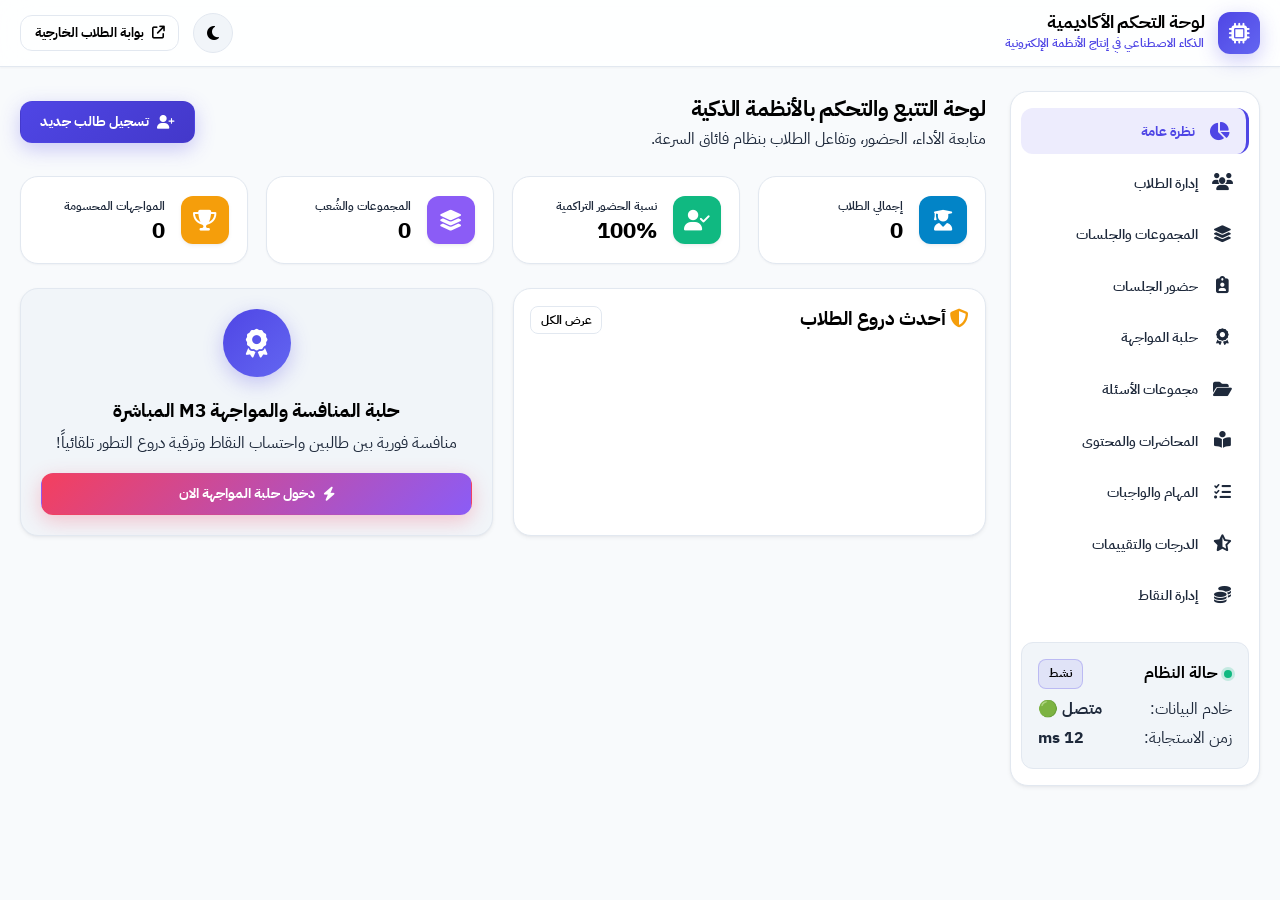
==== commit 38303dff: "تحديث المشروع" ====
--- a/index.html
+++ b/index.html
@@ -46,19 +46,9 @@
         </button>
 
         <!-- Student Portal External Link -->
-        <a href="student.html" target="_blank" class="btn btn-outline btn-sm">
-          <i class="fa-solid fa-arrow-up-right-from-square"></i> بوابة الطلاب الخارجية
+        <a href="student.html" target="_blank" class="btn btn-outline btn-sm" title="بوابة الطلاب الخارجية">
+          <i class="fa-solid fa-arrow-up-right-from-square"></i> <span class="hide-mobile">بوابة الطلاب الخارجية</span>
         </a>
-
-        <!-- Current User Info Badge -->
-        <div id="user-badge" class="user-badge">
-          <img id="header-avatar" src="https://api.dicebear.com/7.x/bottts/svg?seed=Teacher" alt="Avatar"
-            class="avatar-sm">
-          <div class="user-meta">
-            <span id="header-user-name" class="user-name">د. المعلم</span>
-            <span id="header-user-role" class="user-role-tag">المشرف الأكاديمي</span>
-          </div>
-        </div>
       </div>
     </div>
   </header>
@@ -74,11 +64,11 @@
       <span>الطلاب</span>
     </button>
     <button class="mobile-nav-btn" onclick="showTeacherTab('battle-tab', this)">
-      <i class="fa-solid fa-swords text-rose"></i>
+      <i class="fa-solid fa-award"></i>
       <span>المواجهة</span>
     </button>
     <button class="mobile-nav-btn" onclick="showTeacherTab('question-collections-tab', this)">
-      <i class="fa-solid fa-layer-group text-purple"></i>
+      <i class="fa-solid fa-folder-open"></i>
       <span>الأسئلة</span>
     </button>
     <button class="mobile-nav-btn" onclick="showTeacherTab('lectures-tab', this)">
@@ -94,47 +84,67 @@
       <!-- Desktop Sidebar Navigation -->
       <aside class="sidebar">
         <nav class="side-nav">
-          <button class="nav-item active" onclick="showTeacherTab('dashboard-tab')">
+          <button class="nav-item active" onclick="showTeacherTab('dashboard-tab', this)">
             <i class="fa-solid fa-chart-pie"></i>
             <span>نظرة عامة</span>
           </button>
-          <button class="nav-item" onclick="showTeacherTab('students-tab')">
+          <button class="nav-item" onclick="showTeacherTab('students-tab', this)">
             <i class="fa-solid fa-users"></i>
             <span>إدارة الطلاب</span>
           </button>
-          <button class="nav-item" onclick="showTeacherTab('groups-tab')">
+          <button class="nav-item" onclick="showTeacherTab('groups-tab', this)">
             <i class="fa-solid fa-layer-group"></i>
             <span>المجموعات والجلسات</span>
           </button>
-          <button class="nav-item" onclick="showTeacherTab('attendance-tab')">
+          <button class="nav-item" onclick="showTeacherTab('attendance-tab', this)">
             <i class="fa-solid fa-clipboard-user"></i>
             <span>حضور الجلسات</span>
           </button>
-          <button class="nav-item" onclick="showTeacherTab('battle-tab')">
-            <i class="fa-solid fa-swords text-rose"></i>
-            <span>حلبة المواجهة (Battle)</span>
-          </button>
-          <button class="nav-item" onclick="showTeacherTab('question-collections-tab')">
-            <i class="fa-solid fa-layer-group text-purple"></i>
+          <button class="nav-item" onclick="showTeacherTab('battle-tab', this)">
+            <i class="fa-solid fa-award"></i>
+            <span>حلبة المواجهة</span>
+          </button>
+          <button class="nav-item" onclick="showTeacherTab('question-collections-tab', this)">
+            <i class="fa-solid fa-folder-open"></i>
             <span>مجموعات الأسئلة</span>
           </button>
-          <button class="nav-item" onclick="showTeacherTab('lectures-tab')">
+          <button class="nav-item" onclick="showTeacherTab('lectures-tab', this)">
             <i class="fa-solid fa-book-open-reader"></i>
             <span>المحاضرات والمحتوى</span>
           </button>
-          <button class="nav-item" onclick="showTeacherTab('tasks-tab')">
+          <button class="nav-item" onclick="showTeacherTab('tasks-tab', this)">
             <i class="fa-solid fa-list-check"></i>
             <span>المهام والواجبات</span>
           </button>
-          <button class="nav-item" onclick="showTeacherTab('grades-tab')">
+          <button class="nav-item" onclick="showTeacherTab('grades-tab', this)">
             <i class="fa-solid fa-star-half-stroke"></i>
             <span>الدرجات والتقييمات</span>
           </button>
-          <button class="nav-item" onclick="showTeacherTab('points-tab')">
-            <i class="fa-solid fa-coins text-amber"></i>
+          <button class="nav-item" onclick="showTeacherTab('points-tab', this)">
+            <i class="fa-solid fa-coins"></i>
             <span>إدارة النقاط</span>
           </button>
         </nav>
+
+        <!-- System Status Card -->
+        <div class="sidebar-system-status p-3 mt-4">
+          <div class="flex-between mb-2">
+            <span class="text-xs font-weight-bold flex-align-center gap-1">
+              <span class="status-dot online"></span> حالة النظام
+            </span>
+            <span class="badge bg-indigo text-xs">نشط</span>
+          </div>
+          <div class="text-xs text-muted">
+            <div class="flex-between mb-1">
+              <span>خادم البيانات:</span>
+              <strong class="text-main">متصل 🟢</strong>
+            </div>
+            <div class="flex-between">
+              <span>زمن الاستجابة:</span>
+              <strong class="text-main">12 ms</strong>
+            </div>
+          </div>
+        </div>
       </aside>
 
       <!-- Main Dashboard Content Area -->
@@ -145,7 +155,7 @@
           <div class="tab-header">
             <div>
               <h2>لوحة التتبع والتحكم بالأنظمة الذكية</h2>
-              <p class="text-muted">متابعة الأداء، الحضور، وتفاعل الطلاب بنظام فائاق السرعة.</p>
+              <p class="text-muted hide-mobile">متابعة الأداء، الحضور، وتفاعل الطلاب بنظام فائاق السرعة.</p>
             </div>
             <button class="btn btn-primary" onclick="openRegisterStudentModal()">
               <i class="fa-solid fa-user-plus"></i> تسجيل طالب جديد
@@ -205,7 +215,7 @@
             <!-- Quick Action & Battle Mode Hero -->
             <div class="card p-4 text-center bg-subtle">
               <div class="login-icon-box bg-purple">
-                <i class="fa-solid fa-swords"></i>
+                <i class="fa-solid fa-award"></i>
               </div>
               <h3>حلبة المنافسة والمواجهة M3 المباشرة</h3>
               <p class="text-muted text-sm mt-1">منافسة فورية بين طالبين واحتساب النقاط وترقية دروع التطور تلقائياً!</p>
@@ -221,7 +231,7 @@
           <div class="tab-header">
             <div>
               <h2>سجلات وإدارة الطلاب</h2>
-              <p class="text-muted">إضافة، تعديل، وحذف بيانات الطلاب ومتابعة النقاط والدروع.</p>
+              <p class="text-muted hide-mobile">إضافة، تعديل، وحذف بيانات الطلاب ومتابعة النقاط والدروع.</p>
             </div>
             <button class="btn btn-primary" onclick="openRegisterStudentModal()">
               <i class="fa-solid fa-user-plus"></i> تسجيل طالب جديد
@@ -268,7 +278,7 @@
           <div class="tab-header">
             <div>
               <h2>المجموعات والشُعب والجلسات</h2>
-              <p class="text-muted">تنظيم الطلاب وإنشاء جلسات حضور محددة بالاسم والتاريخ لكل مجموعة.</p>
+              <p class="text-muted hide-mobile">تنظيم الطلاب وإنشاء جلسات حضور محددة بالاسم والتاريخ لكل مجموعة.</p>
             </div>
             <button class="btn btn-primary" onclick="openCreateGroupModal()">
               <i class="fa-solid fa-plus"></i> إضافة مجموعة جديدة
@@ -344,8 +354,8 @@
         <div id="battle-tab" class="tab-content">
           <div class="tab-header">
             <div>
-              <h2>حلبة المواجهة والأسئلة (Battle Mode)</h2>
-              <p class="text-muted">تحديات مباشرة 1v1 لزيادة النقاط وتطوير الدرع!</p>
+              <h2><i class="fa-solid fa-award"></i> حلبة المواجهة والأسئلة (Battle Mode)</h2>
+              <p class="text-muted hide-mobile">تحديات مباشرة 1v1 لزيادة النقاط وتطوير الدرع!</p>
             </div>
             <button class="btn btn-purple" onclick="openCreateCollectionModal()">
               <i class="fa-solid fa-folder-plus"></i> إضافة بنك أسئلة جديد
@@ -403,7 +413,8 @@
           <div class="tab-header">
             <div>
               <h2>مجموعات الأسئلة (Question Collections)</h2>
-              <p class="text-muted">إنشاء وتعديل وتصنيف بنوك الأسئلة لاستخدامها في حلبة المواجهة (Battle Mode).</p>
+              <p class="text-muted hide-mobile">إنشاء وتعديل وتصنيف بنوك الأسئلة لاستخدامها في حلبة المواجهة (Battle
+                Mode).</p>
             </div>
             <button class="btn btn-primary" onclick="openCreateCollectionModal()">
               <i class="fa-solid fa-folder-plus"></i> إنشاء مجموعة أسئلة جديد
@@ -482,7 +493,8 @@
           <div class="tab-header">
             <div>
               <h2>إدارة واحتساب النقاط والدروع</h2>
-              <p class="text-muted">احتساب تلقائي 50 نقطة لكل جلسة حضور + إضافة وتعديل نقاط التميز والمكافآت اليدوية.</p>
+              <p class="text-muted">احتساب تلقائي 50 نقطة لكل جلسة حضور + إضافة وتعديل نقاط التميز والمكافآت اليدوية.
+              </p>
             </div>
           </div>
 
@@ -497,12 +509,14 @@
                 </div>
                 <div class="form-group">
                   <label>عدد النقاط (+ أو -):</label>
-                  <input type="number" id="points-amount-input" class="form-control" placeholder="مثال: 50 أو -20" required>
+                  <input type="number" id="points-amount-input" class="form-control" placeholder="مثال: 50 أو -20"
+                    required>
                 </div>
               </div>
               <div class="form-group mb-3">
                 <label>سبب التقييم / نوع النشاط:</label>
-                <input type="text" id="points-reason-input" class="form-control" placeholder="مثال: مشاركة متميزة، الإجابة على سؤال التحدي، واجب إضافي...">
+                <input type="text" id="points-reason-input" class="form-control"
+                  placeholder="مثال: مشاركة متميزة، الإجابة على سؤال التحدي، واجب إضافي...">
               </div>
               <button type="submit" class="btn btn-emerald">
                 <i class="fa-solid fa-plus-circle"></i> إضافة النقاط للحساب
@@ -584,11 +598,22 @@
               <select id="form-student-group" class="form-control"></select>
             </div>
           </div>
-          <div class="form-group">
-            <label>رابط الصورة الشخصية:</label>
-            <div class="input-with-btn">
-              <input type="text" id="form-student-avatar" class="form-control" placeholder="رابط صورة أو اضغط إنشاء">
-              <button type="button" class="btn btn-outline btn-sm" onclick="generateRandomAvatar()">رمز عشوائي</button>
+          <div class="form-group text-center">
+            <label class="block mb-2 font-weight-bold">الصورة الشخصية للطالب:</label>
+            <div class="flex-center flex-column gap-2 mb-2">
+              <img id="form-student-avatar-preview" src="https://api.dicebear.com/7.x/bottts/svg?seed=Default"
+                alt="Avatar Preview" class="avatar-md">
+              <input type="hidden" id="form-student-avatar"
+                value="https://api.dicebear.com/7.x/bottts/svg?seed=Default">
+              <div class="flex-center gap-2 flex-wrap mt-1">
+                <label for="form-student-avatar-file" class="btn btn-primary btn-sm cursor-pointer mb-0">
+                  <i class="fa-solid fa-upload"></i> رفع صورة للطالب
+                </label>
+                <input type="file" id="form-student-avatar-file" accept="image/*" class="hidden"
+                  onchange="handleStudentAvatarUpload(event)">
+                <button type="button" class="btn btn-outline btn-sm" onclick="generateRandomAvatar()">رمز
+                  عشوائي</button>
+              </div>
             </div>
           </div>
           <div class="modal-footer">
--- a/style.css
+++ b/style.css
@@ -14,7 +14,7 @@
   --bg-card-hover: #f8fafc;
   --bg-darker: #e2e8f0;
   --bg-glass: rgba(255, 255, 255, 0.85);
-  
+
   --border-color: #e2e8f0;
   --border-subtle: #f1f5f9;
   --border-focus: #6366f1;
@@ -35,9 +35,9 @@
   --accent-purple-hover: #7c3aed;
 
   /* Text Palette */
-  --text-main: #0f172a;
-  --text-muted: #64748b;
-  --text-dim: #94a3b8;
+  --text-main: #000000;
+  --text-muted: #1e293b;
+  --text-dim: #475569;
   --text-white: #ffffff;
 
   /* Gamification Tier Shields (Linear & Radial Gradients) */
@@ -72,7 +72,8 @@
 }
 
 /* DARK MODE OVERRIDES */
-body.dark-mode, [data-theme="dark"] {
+body.dark-mode,
+[data-theme="dark"] {
   --bg-app: #090d16;
   --bg-card: #131b2e;
   --bg-card-subtle: #1c273e;
@@ -100,19 +101,24 @@
   width: 6px;
   height: 6px;
 }
+
 ::-webkit-scrollbar-track {
   background: transparent;
 }
+
 ::-webkit-scrollbar-thumb {
   background: var(--border-color);
   border-radius: var(--radius-full);
 }
+
 ::-webkit-scrollbar-thumb:hover {
   background: var(--text-dim);
 }
 
 /* Base Reset & Typography */
-*, *::before, *::after {
+*,
+*::before,
+*::after {
   box-sizing: border-box;
   margin: 0;
   padding: 0;
@@ -124,7 +130,8 @@
   scroll-behavior: smooth;
 }
 
-html, body {
+html,
+body {
   width: 100%;
   max-width: 100vw;
   min-height: 100vh;
@@ -149,55 +156,192 @@
 }
 
 /* Utility Classes */
-.hidden { display: none !important; }
-.text-indigo { color: var(--primary-indigo) !important; }
-.text-cyan { color: var(--primary-cyan) !important; }
-.text-emerald { color: var(--accent-emerald) !important; }
-.text-amber { color: var(--accent-amber) !important; }
-.text-rose { color: var(--accent-rose) !important; }
-.text-purple { color: var(--accent-purple) !important; }
-.text-muted { color: var(--text-muted) !important; }
-.text-dim { color: var(--text-dim) !important; }
-.text-center { text-align: center !important; }
-.text-left { text-align: left !important; }
-.font-weight-bold { font-weight: 700 !important; }
-.block { display: block !important; }
-
-.bg-indigo { background-color: var(--primary-indigo) !important; }
-.bg-cyan { background-color: var(--primary-cyan) !important; }
-.bg-emerald { background-color: var(--accent-emerald) !important; }
-.bg-amber { background-color: var(--accent-amber) !important; }
-.bg-purple { background-color: var(--accent-purple) !important; }
-.bg-subtle { background-color: var(--bg-card-subtle) !important; }
-
-.flex-between { display: flex; justify-content: space-between; align-items: center; }
-.flex-align-center { display: flex; align-items: center; }
-.flex-center { display: flex; align-items: center; justify-content: center; }
-.flex-column { display: flex; flex-direction: column; }
-.flex-wrap { flex-wrap: wrap; }
-.gap-1 { gap: 0.35rem; }
-.gap-2 { gap: 0.65rem; }
-.gap-3 { gap: 1rem; }
-.gap-4 { gap: 1.5rem; }
-
-.mt-1 { margin-top: 0.25rem; }
-.mt-2 { margin-top: 0.5rem; }
-.mt-3 { margin-top: 1rem; }
-.mt-4 { margin-top: 1.5rem; }
-.mb-1 { margin-bottom: 0.25rem; }
-.mb-2 { margin-bottom: 0.5rem; }
-.mb-3 { margin-bottom: 1rem; }
-.mb-4 { margin-bottom: 1.5rem; }
-.p-2 { padding: 0.5rem; }
-.p-3 { padding: 1rem; }
-.p-4 { padding: 1.25rem; }
-.p-5 { padding: 2rem; }
-
-.width-100 { width: 100%; }
-.max-w-md { max-width: 28rem; }
-.max-w-sm { max-width: 24rem; }
-.mx-auto { margin-left: auto; margin-right: auto; }
-.border-radius { border-radius: var(--radius-md); }
+.hidden {
+  display: none !important;
+}
+
+.text-indigo {
+  color: var(--primary-indigo) !important;
+}
+
+.text-cyan {
+  color: var(--primary-cyan) !important;
+}
+
+.text-emerald {
+  color: var(--accent-emerald) !important;
+}
+
+.text-amber {
+  color: var(--accent-amber) !important;
+}
+
+.text-rose {
+  color: var(--accent-rose) !important;
+}
+
+.text-purple {
+  color: var(--accent-purple) !important;
+}
+
+.text-muted {
+  color: var(--text-muted) !important;
+}
+
+.text-dim {
+  color: var(--text-dim) !important;
+}
+
+.text-center {
+  text-align: center !important;
+}
+
+.text-left {
+  text-align: left !important;
+}
+
+.font-weight-bold {
+  font-weight: 700 !important;
+}
+
+.block {
+  display: block !important;
+}
+
+.bg-indigo {
+  background-color: var(--primary-indigo) !important;
+}
+
+.bg-cyan {
+  background-color: var(--primary-cyan) !important;
+}
+
+.bg-emerald {
+  background-color: var(--accent-emerald) !important;
+}
+
+.bg-amber {
+  background-color: var(--accent-amber) !important;
+}
+
+.bg-purple {
+  background-color: var(--accent-purple) !important;
+}
+
+.bg-subtle {
+  background-color: var(--bg-card-subtle) !important;
+}
+
+.flex-between {
+  display: flex;
+  justify-content: space-between;
+  align-items: center;
+}
+
+.flex-align-center {
+  display: flex;
+  align-items: center;
+}
+
+.flex-center {
+  display: flex;
+  align-items: center;
+  justify-content: center;
+}
+
+.flex-column {
+  display: flex;
+  flex-direction: column;
+}
+
+.flex-wrap {
+  flex-wrap: wrap;
+}
+
+.gap-1 {
+  gap: 0.35rem;
+}
+
+.gap-2 {
+  gap: 0.65rem;
+}
+
+.gap-3 {
+  gap: 1rem;
+}
+
+.gap-4 {
+  gap: 1.5rem;
+}
+
+.mt-1 {
+  margin-top: 0.25rem;
+}
+
+.mt-2 {
+  margin-top: 0.5rem;
+}
+
+.mt-3 {
+  margin-top: 1rem;
+}
+
+.mt-4 {
+  margin-top: 1.5rem;
+}
+
+.mb-1 {
+  margin-bottom: 0.25rem;
+}
+
+.mb-2 {
+  margin-bottom: 0.5rem;
+}
+
+.mb-3 {
+  margin-bottom: 1rem;
+}
+
+.mb-4 {
+  margin-bottom: 1.5rem;
+}
+
+.p-2 {
+  padding: 0.5rem;
+}
+
+.p-3 {
+  padding: 1rem;
+}
+
+.p-4 {
+  padding: 1.25rem;
+}
+
+.p-5 {
+  padding: 2rem;
+}
+
+.width-100 {
+  width: 100%;
+}
+
+.max-w-md {
+  max-width: 28rem;
+}
+
+.max-w-sm {
+  max-width: 24rem;
+}
+
+.mx-auto {
+  margin-left: auto;
+  margin-right: auto;
+}
+
+.border-radius {
+  border-radius: var(--radius-md);
+}
 
 /* Toast Notifications */
 .toast-container {
@@ -230,13 +374,28 @@
   backdrop-filter: blur(10px);
 }
 
-.toast.success { border-right-color: var(--accent-emerald); }
-.toast.error { border-right-color: var(--accent-rose); }
-.toast.warning { border-right-color: var(--accent-amber); }
+.toast.success {
+  border-right-color: var(--accent-emerald);
+}
+
+.toast.error {
+  border-right-color: var(--accent-rose);
+}
+
+.toast.warning {
+  border-right-color: var(--accent-amber);
+}
 
 @keyframes toastSlide {
-  from { transform: translateY(-20px) scale(0.95); opacity: 0; }
-  to { transform: translateY(0) scale(1); opacity: 1; }
+  from {
+    transform: translateY(-20px) scale(0.95);
+    opacity: 0;
+  }
+
+  to {
+    transform: translateY(0) scale(1);
+    opacity: 1;
+  }
 }
 
 /* Top App Header / Navbar */
@@ -339,15 +498,11 @@
   display: flex;
   align-items: center;
   gap: 0.65rem;
-  background: var(--bg-card-subtle);
-  padding: 4px 12px 4px 6px;
-  border-radius: var(--radius-full);
-  border: 1px solid var(--border-color);
+  background: transparent;
+  padding: 0;
+  border-radius: 0;
+  border: none;
   transition: var(--transition-fast);
-}
-
-.user-badge:hover {
-  border-color: var(--border-focus);
 }
 
 .avatar-sm {
@@ -392,8 +547,14 @@
 
 .user-role-tag {
   font-size: 0.7rem;
-  color: var(--text-muted);
-  font-weight: 500;
+  background: var(--primary-indigo-light);
+  color: #000000;
+  font-weight: 700;
+  padding: 2px 8px;
+  border-radius: var(--radius-xs);
+  border: 1px solid rgba(79, 70, 229, 0.2);
+  display: inline-block;
+  margin-top: 2px;
 }
 
 .logout-btn {
@@ -491,6 +652,39 @@
 
 .nav-item.active i {
   transform: scale(1.1);
+}
+
+/* Sidebar System Status Card */
+.sidebar-system-status {
+  background: var(--bg-card-subtle);
+  border: 1px solid var(--border-color);
+  border-radius: var(--radius-md);
+  margin-top: 1.5rem;
+}
+
+.status-dot {
+  width: 8px;
+  height: 8px;
+  border-radius: 50%;
+  display: inline-block;
+}
+
+.status-dot.online {
+  background-color: var(--accent-emerald);
+  box-shadow: 0 0 0 3px rgba(16, 185, 129, 0.2);
+  animation: pulse-green 2s infinite;
+}
+
+@keyframes pulse-green {
+  0% {
+    box-shadow: 0 0 0 0 rgba(16, 185, 129, 0.4);
+  }
+  70% {
+    box-shadow: 0 0 0 6px rgba(16, 185, 129, 0);
+  }
+  100% {
+    box-shadow: 0 0 0 0 rgba(16, 185, 129, 0);
+  }
 }
 
 /* Mobile Floating Bottom Navigation Bar (< 992px) */
@@ -565,8 +759,15 @@
 }
 
 @keyframes fadeInTab {
-  from { opacity: 0; transform: translateY(6px); }
-  to { opacity: 1; transform: translateY(0); }
+  from {
+    opacity: 0;
+    transform: translateY(6px);
+  }
+
+  to {
+    opacity: 1;
+    transform: translateY(0);
+  }
 }
 
 .tab-header {
@@ -842,6 +1043,9 @@
   border-radius: var(--radius-sm);
   font-size: 0.75rem;
   font-weight: 700;
+  background: var(--primary-indigo-light) !important;
+  color: #000000 !important;
+  border: 1px solid rgba(79, 70, 229, 0.25);
 }
 
 .badge-shield {
@@ -850,19 +1054,38 @@
   gap: 5px;
   padding: 4px 12px;
   border-radius: var(--radius-full);
-  color: #ffffff;
+  background: var(--primary-indigo-light) !important;
+  color: #000000 !important;
+  border: 1px solid rgba(79, 70, 229, 0.25);
   font-size: 0.75rem;
   font-weight: 800;
   box-shadow: var(--shadow-xs);
   letter-spacing: 0.02em;
 }
 
-.shield-wood { background: var(--shield-wood); }
-.shield-bronze { background: var(--shield-bronze); }
-.shield-silver { background: var(--shield-silver); }
-.shield-gold { background: var(--shield-gold); }
-.shield-platinum { background: var(--shield-platinum); }
-.shield-diamond { background: var(--shield-diamond); }
+.shield-wood {
+  background: var(--shield-wood);
+}
+
+.shield-bronze {
+  background: var(--shield-bronze);
+}
+
+.shield-silver {
+  background: var(--shield-silver);
+}
+
+.shield-gold {
+  background: var(--shield-gold);
+}
+
+.shield-platinum {
+  background: var(--shield-platinum);
+}
+
+.shield-diamond {
+  background: var(--shield-diamond);
+}
 
 /* Responsive Custom Data Table */
 .table-responsive {
@@ -1121,9 +1344,17 @@
   letter-spacing: -0.02em;
 }
 
-.border-indigo { border-color: var(--primary-indigo) !important; }
-.border-pink { border-color: var(--accent-rose) !important; }
-.border-cyan { border-color: var(--primary-cyan) !important; }
+.border-indigo {
+  border-color: var(--primary-indigo) !important;
+}
+
+.border-pink {
+  border-color: var(--accent-rose) !important;
+}
+
+.border-cyan {
+  border-color: var(--primary-cyan) !important;
+}
 
 /* Student Side Full-Width Layout & Margin Control */
 #view-student.active {
@@ -1157,6 +1388,53 @@
   border: 1px solid var(--border-color);
   border-radius: var(--radius-lg);
   box-shadow: var(--shadow-sm);
+}
+
+.student-nav-tabs {
+  display: flex;
+  gap: 0.5rem;
+  background: var(--bg-card);
+  border: 1px solid var(--border-color);
+  border-radius: var(--radius-lg);
+  padding: 0.5rem;
+  margin-bottom: 1.25rem;
+  box-shadow: var(--shadow-sm);
+}
+
+.st-tab-btn {
+  flex: 1;
+  display: flex;
+  align-items: center;
+  justify-content: center;
+  gap: 0.65rem;
+  padding: 0.75rem 1rem;
+  border-radius: var(--radius-md);
+  border: 1px solid transparent;
+  background: transparent;
+  color: var(--text-main);
+  font-family: var(--font-arabic);
+  font-weight: 600;
+  font-size: 0.9rem;
+  cursor: pointer;
+  transition: var(--transition-fast);
+}
+
+.st-tab-btn i {
+  font-size: 1.05rem;
+  color: inherit;
+  transition: var(--transition-fast);
+}
+
+.st-tab-btn:hover {
+  background: var(--bg-card-subtle);
+  color: var(--primary-indigo);
+}
+
+.st-tab-btn.active {
+  background: var(--primary-indigo-light);
+  color: var(--primary-indigo);
+  border-color: rgba(79, 70, 229, 0.25);
+  font-weight: 700;
 }
 
 .student-avatar-holder {
@@ -1268,41 +1546,154 @@
 }
 
 
-/* Leaderboard */
+/* Enhanced Gamified Leaderboard Cards */
 .leaderboard-list {
   display: flex;
   flex-direction: column;
-  gap: 0.75rem;
-}
-
-.leaderboard-item {
+  gap: 0.85rem;
+}
+
+.leaderboard-card {
   background: var(--bg-card);
   border: 1px solid var(--border-color);
-  padding: 0.95rem 1.15rem;
+  padding: 1rem 1.25rem;
   border-radius: var(--radius-lg);
   display: flex;
   align-items: center;
   justify-content: space-between;
-  flex-wrap: wrap;
-  gap: 0.75rem;
+  gap: 1rem;
+  transition: var(--transition-smooth);
+  box-shadow: var(--shadow-xs);
+  position: relative;
+}
+
+.leaderboard-card:hover {
+  transform: translateY(-2px);
+  box-shadow: var(--shadow-md);
+  border-color: var(--border-focus);
+}
+
+.leaderboard-card.rank-1 {
+  background: linear-gradient(135deg, rgba(245, 158, 11, 0.08), var(--bg-card));
+  border: 2px solid var(--accent-amber);
+  box-shadow: 0 4px 18px rgba(245, 158, 11, 0.16);
+}
+
+.leaderboard-card.rank-2 {
+  background: linear-gradient(135deg, rgba(99, 102, 241, 0.06), var(--bg-card));
+  border: 1.5px solid var(--primary-indigo);
+  box-shadow: 0 4px 14px rgba(79, 70, 229, 0.12);
+}
+
+.leaderboard-card.rank-3 {
+  background: linear-gradient(135deg, rgba(244, 63, 94, 0.06), var(--bg-card));
+  border: 1.5px solid var(--accent-rose);
+  box-shadow: 0 4px 14px rgba(244, 63, 94, 0.12);
+}
+
+.leaderboard-card.is-self {
+  border-color: var(--border-focus);
+  background: var(--primary-indigo-light);
+  box-shadow: var(--shadow-indigo);
+}
+
+.rank-badge-box {
+  width: 44px;
+  height: 44px;
+  border-radius: var(--radius-md);
+  display: flex;
+  align-items: center;
+  justify-content: center;
+  font-weight: 700;
+  font-size: 1rem;
+  flex-shrink: 0;
+  background: var(--bg-card-subtle);
+  color: var(--text-muted);
+  border: 1px solid var(--border-color);
+}
+
+.rank-1 .rank-badge-box {
+  background: linear-gradient(135deg, #f59e0b, #d97706);
+  color: #ffffff;
+  border: none;
+  font-size: 1.2rem;
+  box-shadow: var(--shadow-indigo);
+}
+
+.rank-2 .rank-badge-box {
+  background: linear-gradient(135deg, #475569, #64748b);
+  color: #ffffff;
+  border: none;
+  font-size: 1.15rem;
+}
+
+.rank-3 .rank-badge-box {
+  background: linear-gradient(135deg, #9a3412, #c2410c);
+  color: #ffffff;
+  border: none;
+  font-size: 1.15rem;
+}
+
+.leaderboard-points-box {
+  text-align: left;
+  display: flex;
+  flex-direction: column;
+  align-items: flex-end;
+}
+
+.table-responsive {
+  width: 100%;
+  overflow-x: auto;
+  -webkit-overflow-scrolling: touch;
+  border-radius: var(--radius-md);
+  margin-bottom: 0.5rem;
+}
+
+.custom-table {
+  width: 100%;
+  border-collapse: separate;
+  border-spacing: 0;
+  text-align: right;
+  white-space: nowrap;
+  font-size: 0.88rem;
+}
+
+.custom-table th {
+  background: var(--bg-card-subtle);
+  color: var(--text-muted);
+  font-weight: 600;
+  padding: 10px 14px;
+  border-bottom: 1px solid var(--border-color);
+  font-size: 0.8rem;
+  letter-spacing: -0.01em;
+  position: sticky;
+  top: 0;
+}
+
+.custom-table td {
+  padding: 12px 14px;
+  border-bottom: 1px solid var(--border-color);
+  color: var(--text-main);
+  font-size: 0.85rem;
+  vertical-align: middle;
+}
+
+.custom-table tbody tr {
   transition: var(--transition-fast);
 }
 
-.leaderboard-item:hover {
-  border-color: var(--primary-indigo-light);
-  transform: translateX(-3px);
-}
-
-.cards-grid {
-  display: grid;
-  grid-template-columns: repeat(auto-fill, minmax(280px, 1fr));
-  gap: 1.25rem;
-}
-
-.groups-grid {
-  display: grid;
-  grid-template-columns: repeat(auto-fill, minmax(310px, 1fr));
-  gap: 1.25rem;
+.custom-table tbody tr:hover {
+  background: var(--bg-card-hover);
+}
+
+.custom-table tbody tr:last-child td {
+  border-bottom: none;
+}
+
+/* Visibility Utilities */
+.show-mobile,
+.show-mobile-flex {
+  display: none !important;
 }
 
 /* ==========================================================================
@@ -1331,11 +1722,53 @@
   }
 
   .sidebar {
-    display: none !important; /* Replaced by bottom navbar */
+    display: none !important;
+    /* Replaced by mobile bottom navbar */
   }
 
   .mobile-bottom-nav {
     display: flex !important;
+    position: fixed;
+    bottom: 0;
+    left: 0;
+    right: 0;
+    height: 60px;
+    background: var(--bg-glass);
+    backdrop-filter: blur(20px);
+    -webkit-backdrop-filter: blur(20px);
+    border-top: 1px solid var(--border-color);
+    z-index: 1000;
+    align-items: center;
+    justify-content: space-around;
+    padding: 0 4px;
+    box-shadow: 0 -4px 16px rgba(0, 0, 0, 0.06);
+    padding-bottom: max(0px, env(safe-area-inset-bottom));
+  }
+
+  .mobile-nav-btn {
+    flex: 1;
+    display: flex;
+    flex-direction: column;
+    align-items: center;
+    justify-content: center;
+    gap: 3px;
+    background: transparent;
+    border: none;
+    color: var(--text-muted);
+    font-size: 0.72rem;
+    font-family: var(--font-arabic);
+    padding: 6px 0;
+    cursor: pointer;
+    transition: var(--transition-fast);
+  }
+
+  .mobile-nav-btn i {
+    font-size: 1.15rem;
+  }
+
+  .mobile-nav-btn.active {
+    color: var(--primary-indigo);
+    font-weight: 700;
   }
 
   .student-profile-header {
@@ -1352,6 +1785,41 @@
 
 /* Medium Mobile / Small Tablet (< 768px) */
 @media (max-width: 768px) {
+
+  /* Minimalist Visibility Utilities */
+  .hide-mobile {
+    display: none !important;
+  }
+
+  .show-mobile {
+    display: block !important;
+  }
+
+  .show-mobile-flex {
+    display: flex !important;
+  }
+
+  /* Font Size & Layout Scaling */
+  html {
+    font-size: 15px;
+  }
+
+  h1 {
+    font-size: 1.35rem !important;
+  }
+
+  h2 {
+    font-size: 1.15rem !important;
+  }
+
+  h3 {
+    font-size: 1.02rem !important;
+  }
+
+  h4 {
+    font-size: 0.95rem !important;
+  }
+
   .shield-progress-card {
     min-width: 100%;
     max-width: 100%;
@@ -1359,119 +1827,11 @@
   }
 
   .nav-container {
-    padding: 0.6rem 0.85rem;
-  }
-
-  .system-title {
-    font-size: 0.98rem;
-  }
-
-  .course-subtitle {
-    display: none;
-  }
-
-  .nav-actions {
-    gap: 0.5rem;
-  }
-
-  .nav-actions .btn {
-    font-size: 0.78rem;
-    padding: 0.4rem 0.7rem;
-  }
-
-  .tab-header {
-    flex-direction: column;
-    align-items: flex-start;
-    gap: 0.75rem;
-  }
-
-  .tab-header h2 {
-    font-size: 1.2rem;
-  }
-
-  .battle-vs-container {
-    grid-template-columns: 1fr;
-    text-align: center;
-    gap: 1rem;
-  }
-
-  .vs-badge {
-    margin: 0 auto;
-  }
-
-  .modal-card {
-    max-width: 95vw;
-  }
-}
-
-/* Small Mobile (< 640px) */
-@media (max-width: 640px) {
-  .main-wrapper {
-    padding: 1rem 0.85rem 5.5rem 0.85rem;
-  }
-
-  .stats-grid {
-    grid-template-columns: 1fr 1fr;
-    gap: 0.75rem;
-  }
-
-  .stat-card {
-    padding: 0.85rem;
-    gap: 0.65rem;
-  }
-
-  .stat-icon {
-    width: 40px;
-    height: 40px;
-    font-size: 1.1rem;
-  }
-
-  .stat-info h3 {
-    font-size: 1.15rem;
-  }
-
-  .grid-2col {
-    grid-template-columns: 1fr;
-    gap: 1rem;
-  }
-
-  .cards-grid, .groups-grid {
-    grid-template-columns: 1fr;
-  }
-
-  .user-meta {
-    display: none; /* Keep top bar clear and compact */
-  }
-
-  /* Mobile Bottom Sheet Modal Transition */
-  .modal-overlay {
-    align-items: flex-end;
-    padding: 0;
-  }
-
-  .modal-card {
-    max-width: 100vw;
-    border-bottom-left-radius: 0;
-    border-bottom-right-radius: 0;
-    border-top-left-radius: var(--radius-xl);
-    border-top-right-radius: var(--radius-xl);
-    max-height: 85vh;
-    transform: translateY(100%);
-  }
-
-  .modal-overlay.active .modal-card {
-    transform: translateY(0);
-  }
-}
-
-/* Ultra Small Screens (< 480px) */
-@media (max-width: 480px) {
-  .stats-grid {
-    grid-template-columns: 1fr;
+    padding: 0.5rem 0.75rem;
   }
 
   .brand-text {
-    max-width: 160px;
+    max-width: 180px;
   }
 
   .system-title {
@@ -1481,11 +1841,252 @@
     text-overflow: ellipsis;
   }
 
+  .course-subtitle {
+    display: none !important;
+  }
+
+  .nav-actions {
+    gap: 0.4rem;
+  }
+
+  .nav-actions .btn {
+    font-size: 0.75rem;
+    padding: 0.35rem 0.6rem;
+  }
+
+  .tab-header {
+    flex-direction: column;
+    align-items: stretch;
+    gap: 0.75rem;
+  }
+
+  .tab-header .btn {
+    width: 100%;
+  }
+
+  .tab-header h2 {
+    font-size: 1.15rem;
+  }
+
+  .battle-vs-container {
+    grid-template-columns: 1fr;
+    text-align: center;
+    gap: 1rem;
+  }
+
+  .vs-badge {
+    margin: 0 auto;
+  }
+
+  /* Minimalist Card Spacing */
+  .card {
+    border-radius: var(--radius-md);
+  }
+
+  .card.p-4,
+  .card.p-5 {
+    padding: 1rem !important;
+  }
+
+  /* Minimalist Table Cell Formatting */
+  .custom-table th {
+    padding: 8px 10px;
+    font-size: 0.75rem;
+  }
+
+  .custom-table td {
+    padding: 9px 10px;
+    font-size: 0.8rem;
+  }
+
+  /* Form Control Touch Targets */
+  .form-control,
+  .form-control-inline,
+  select.form-control {
+    font-size: 0.85rem;
+    padding: 0.5rem 0.75rem;
+    min-height: 42px;
+  }
+}
+
+/* Small Mobile (< 640px) */
+@media (max-width: 640px) {
+  .main-wrapper {
+    padding: 0.85rem 0.65rem 5.5rem 0.65rem;
+  }
+
+  .stats-grid {
+    grid-template-columns: 1fr 1fr;
+    gap: 0.65rem;
+  }
+
+  .stat-card {
+    padding: 0.75rem;
+    gap: 0.5rem;
+    border-radius: var(--radius-md);
+  }
+
+  .stat-icon {
+    width: 36px;
+    height: 36px;
+    font-size: 1rem;
+    border-radius: var(--radius-sm);
+  }
+
+  .stat-info .stat-label {
+    font-size: 0.72rem;
+  }
+
+  .stat-info h3 {
+    font-size: 1.05rem;
+  }
+
+  .grid-2col {
+    grid-template-columns: 1fr;
+    gap: 0.85rem;
+  }
+
+  .cards-grid,
+  .groups-grid {
+    grid-template-columns: 1fr;
+    gap: 0.85rem;
+  }
+
+  .user-meta {
+    display: none;
+    /* Minimalist top bar without role tags */
+  }
+
+  .user-badge {
+    padding: 0;
+    border-radius: 0;
+  }
+
+  /* Student Portal Hero Card Mobile Layout */
+  .student-hero-card .flex-between {
+    flex-direction: column;
+    align-items: stretch;
+  }
+
+  .student-hero-card .flex-align-center {
+    flex-wrap: wrap;
+  }
+
+  .avatar-lg {
+    width: 60px;
+    height: 60px;
+  }
+
+  /* Mobile Bottom Sheet Modal */
+  .modal-overlay {
+    align-items: flex-end;
+    padding: 0;
+  }
+
+  .modal-card {
+    max-width: 100vw;
+    width: 100vw;
+    border-bottom-left-radius: 0;
+    border-bottom-right-radius: 0;
+    border-top-left-radius: var(--radius-xl);
+    border-top-right-radius: var(--radius-xl);
+    max-height: 90vh;
+    overflow-y: auto;
+    padding: 1.25rem 1rem;
+    transform: translateY(100%);
+  }
+
+  .modal-overlay.active .modal-card {
+    transform: translateY(0);
+  }
+}
+
+/* Small Mobile (< 640px) Leaderboard & Card Sizing Rules */
+@media (max-width: 640px) {
+  .leaderboard-card {
+    padding: 0.7rem 0.85rem;
+    border-radius: var(--radius-md);
+    gap: 0.5rem;
+  }
+
+  .rank-badge-box {
+    width: 36px;
+    height: 36px;
+    font-size: 0.88rem;
+    border-radius: var(--radius-sm);
+  }
+
+  .leaderboard-card .avatar-md {
+    width: 38px;
+    height: 38px;
+  }
+
+  .leaderboard-card strong.text-main {
+    font-size: 0.92rem !important;
+  }
+
+  .leaderboard-points-box strong.text-amber {
+    font-size: 1.05rem !important;
+  }
+}
+
+/* Ultra Small Screens (< 480px) */
+@media (max-width: 480px) {
+  html {
+    font-size: 14px;
+  }
+
+  .stats-grid {
+    grid-template-columns: 1fr;
+    gap: 0.5rem;
+  }
+
+  .brand-text {
+    max-width: 140px;
+  }
+
+  .system-title {
+    font-size: 0.85rem;
+  }
+
+  .brand-icon {
+    width: 34px;
+    height: 34px;
+    font-size: 1.05rem;
+  }
+
   .btn {
     width: 100%;
   }
 
-  .btn-sm, .btn-xs {
+  .btn-sm,
+  .btn-xs,
+  .nav-actions .btn {
     width: auto;
   }
-}
+
+  .leaderboard-card {
+    padding: 0.6rem 0.75rem;
+    gap: 0.4rem;
+  }
+
+  .rank-badge-box {
+    width: 32px;
+    height: 32px;
+    font-size: 0.82rem;
+    min-width: 38px !important;
+  }
+
+  .leaderboard-card .avatar-md {
+    width: 34px;
+    height: 34px;
+  }
+
+  .leaderboard-card strong.text-main {
+    font-size: 0.88rem !important;
+  }
+
+  .leaderboard-points-box strong.text-amber {
+    font-size: 0.98rem !important;
+  }
+}
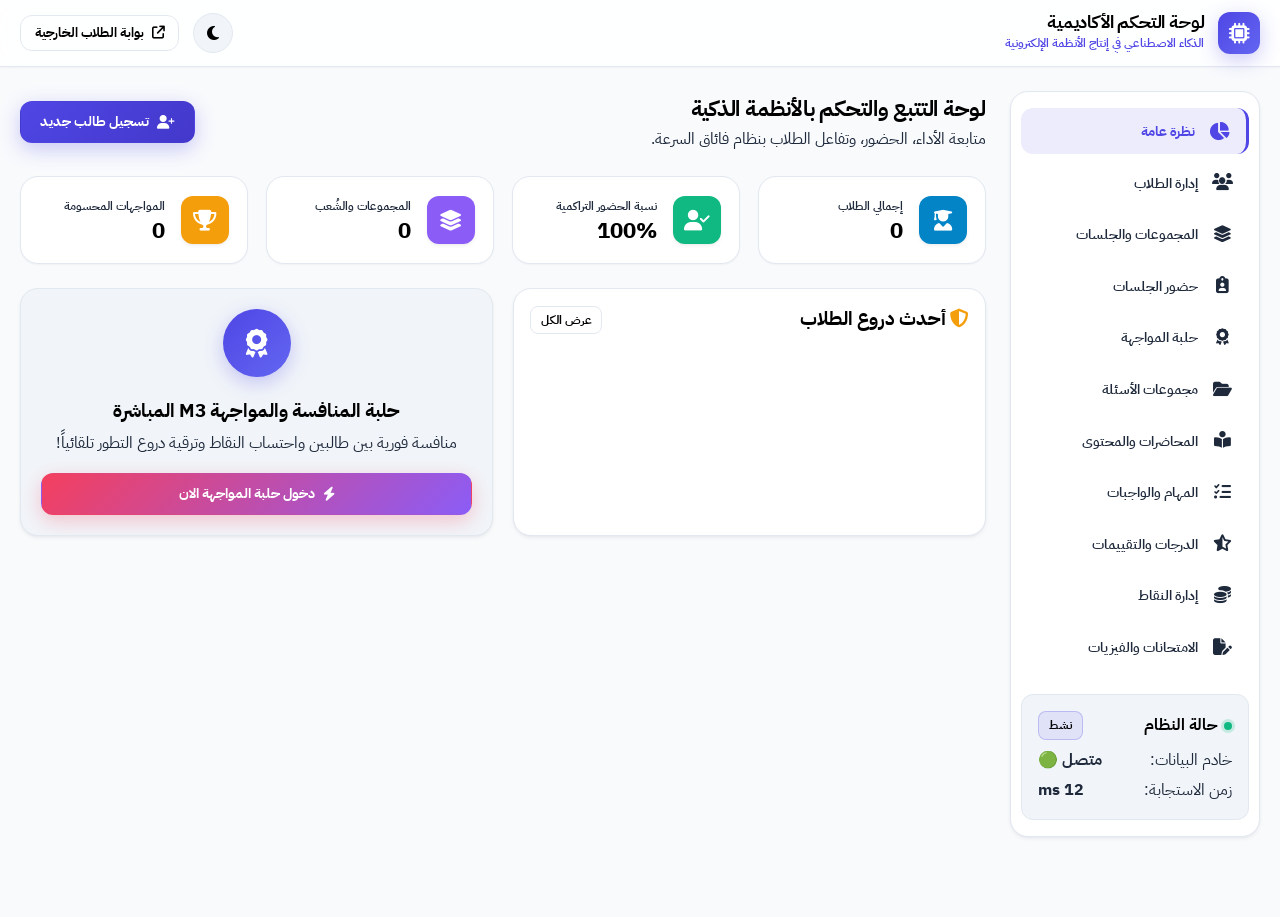
==== commit 5334b9aa: "تحديث المشروع" ====
--- a/index.html
+++ b/index.html
@@ -75,6 +75,10 @@
       <i class="fa-solid fa-book-open"></i>
       <span>المحاضرات</span>
     </button>
+    <button class="mobile-nav-btn" onclick="showTeacherTab('exams-tab', this)">
+      <i class="fa-solid fa-file-pen"></i>
+      <span>الاختبارات</span>
+    </button>
   </nav>
 
   <!-- Main Container -->
@@ -123,6 +127,10 @@
           <button class="nav-item" onclick="showTeacherTab('points-tab', this)">
             <i class="fa-solid fa-coins"></i>
             <span>إدارة النقاط</span>
+          </button>
+          <button class="nav-item" onclick="showTeacherTab('exams-tab', this)">
+            <i class="fa-solid fa-file-pen"></i>
+            <span>الامتحانات والفيزيات</span>
           </button>
         </nav>
 
@@ -554,6 +562,23 @@
           </div>
         </div>
 
+        <!-- 11. EXAMS MANAGEMENT TAB -->
+        <div id="exams-tab" class="tab-content">
+          <div class="tab-header">
+            <div>
+              <h2><i class="fa-solid fa-file-pen"></i> الاختبارات والتقييمات الأكاديمية</h2>
+              <p class="text-muted hide-mobile">إنشاء وإدارة الاختبارات الإلكترونية وإضافة الأسئلة وتحديد الإجابات الصحيحة.</p>
+            </div>
+            <button class="btn btn-primary" onclick="openCreateExamModal()">
+              <i class="fa-solid fa-plus"></i> إضافة اختبار جديد
+            </button>
+          </div>
+
+          <div id="exams-grid" class="cards-grid">
+            <!-- Rendered dynamically -->
+          </div>
+        </div>
+
       </section>
 
     </div>
@@ -563,6 +588,58 @@
   <!-- ============================================================== -->
   <!-- MODALS SYSTEM                                                  -->
   <!-- ============================================================== -->
+
+  <!-- Create New Exam Modal -->
+  <div id="exam-modal" class="modal-overlay">
+    <div class="modal-card max-w-md" style="max-width: 680px;">
+      <div class="modal-header">
+        <h3 id="exam-modal-title">إنشاء اختبار أكاديمي جديد</h3>
+        <button class="modal-close" onclick="closeModal('exam-modal')">&times;</button>
+      </div>
+      <div class="modal-body">
+        <form id="exam-form" onsubmit="saveExamForm(event)">
+          <div class="grid-2col gap-2 mb-3">
+            <div class="form-group">
+              <label class="font-weight-bold block mb-1">عنوان الاختبار:</label>
+              <input type="text" id="form-exam-title" class="form-control" placeholder="مثال: اختبار الوحدة الأولى" required>
+            </div>
+            <div class="form-group">
+              <label class="font-weight-bold block mb-1">المجموعة المستهدفة:</label>
+              <select id="form-exam-group" class="form-control" required></select>
+            </div>
+          </div>
+          <div class="grid-2col gap-2 mb-3">
+            <div class="form-group">
+              <label class="font-weight-bold block mb-1">مدة الاختبار (بالدقائق):</label>
+              <input type="number" id="form-exam-duration" class="form-control" min="5" max="180" value="15" required>
+            </div>
+            <div class="form-group">
+              <label class="font-weight-bold block mb-1">وصف أو تعليمات الاختبار:</label>
+              <input type="text" id="form-exam-desc" class="form-control" placeholder="مثال: 10 أسئلة اختيار من متعدد">
+            </div>
+          </div>
+
+          <hr class="my-3 border-subtle">
+
+          <div class="flex-between mb-2">
+            <h4 class="text-indigo mb-0"><i class="fa-solid fa-list-ol"></i> الأسئلة والخيارات</h4>
+            <button type="button" class="btn btn-xs btn-outline" onclick="addQuestionToExamModal()">
+              <i class="fa-solid fa-plus"></i> إضافة سؤال جديد
+            </button>
+          </div>
+
+          <div id="exam-questions-container" class="mb-3">
+            <!-- Dynamic question blocks -->
+          </div>
+
+          <div class="modal-footer">
+            <button type="button" class="btn btn-secondary" onclick="closeModal('exam-modal')">إلغاء</button>
+            <button type="submit" class="btn btn-primary"><i class="fa-solid fa-floppy-disk"></i> حفظ الاختبار</button>
+          </div>
+        </form>
+      </div>
+    </div>
+  </div>
 
   <!-- Register / Edit Student Modal -->
   <div id="student-modal" class="modal-overlay">
--- a/style.css
+++ b/style.css
@@ -2089,4 +2089,22 @@
   .leaderboard-points-box strong.text-amber {
     font-size: 0.98rem !important;
   }
+}
+
+/* Exam Option Radio Pills */
+.exam-option-pill {
+  background: var(--bg-card);
+  border: 1px solid var(--border-color);
+  border-radius: var(--radius-md);
+  transition: var(--transition-fast);
+}
+
+.exam-option-pill:hover {
+  border-color: var(--primary-indigo);
+  background: var(--primary-indigo-light);
+}
+
+.exam-option-pill input[type="radio"]:checked + span {
+  color: var(--primary-indigo);
+  font-weight: 700;
 }
